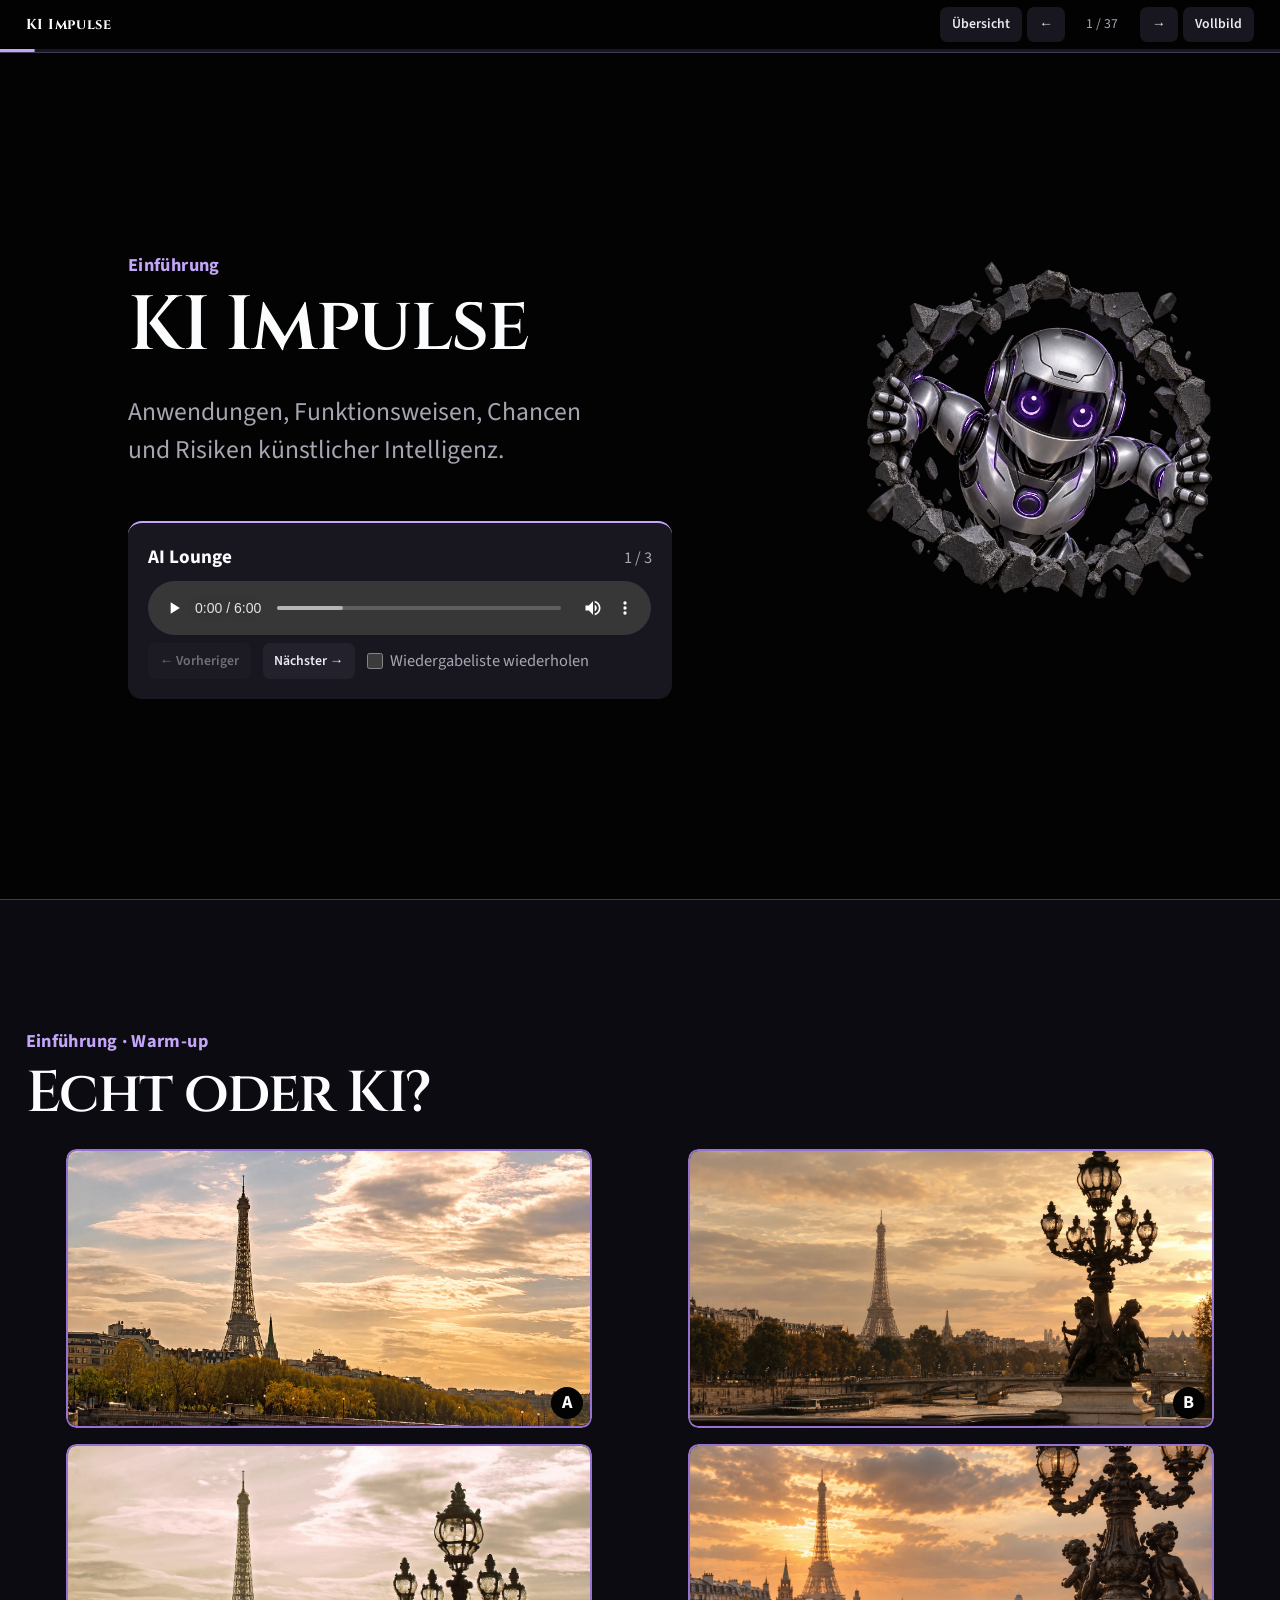
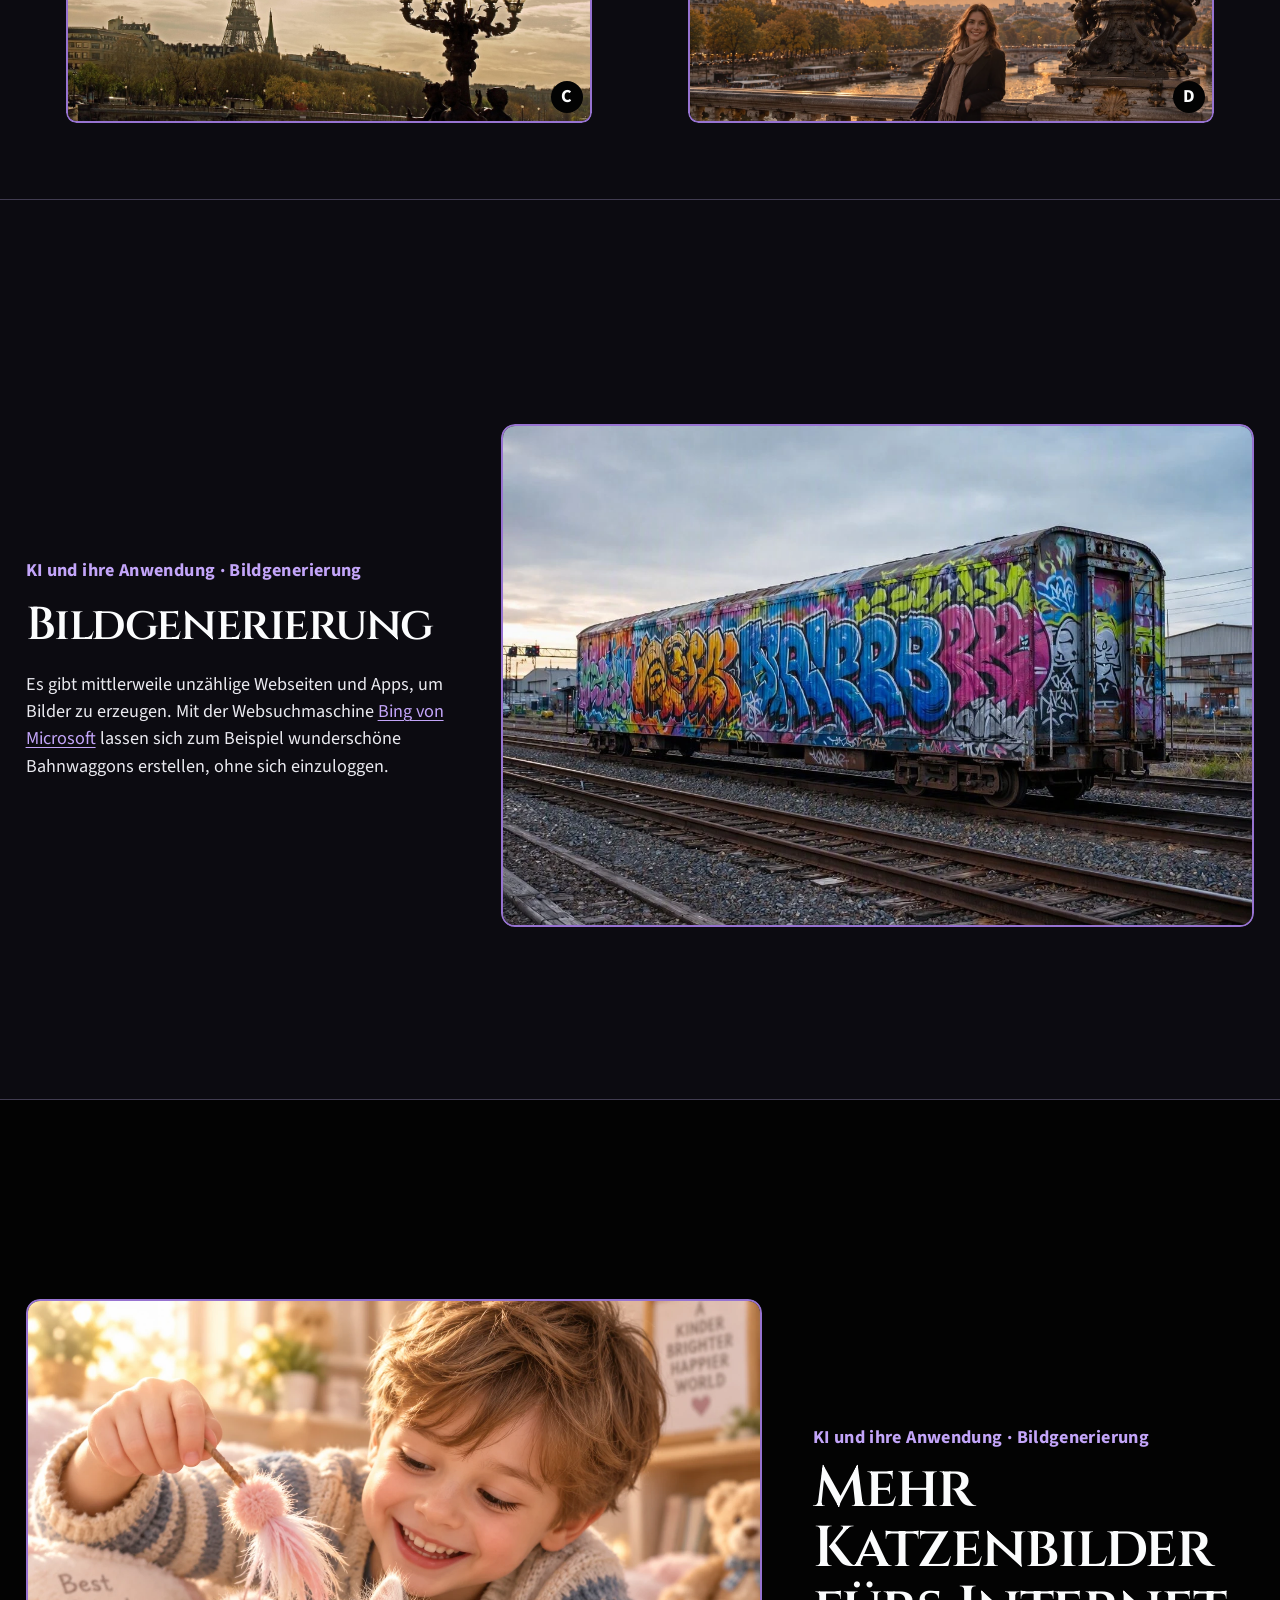
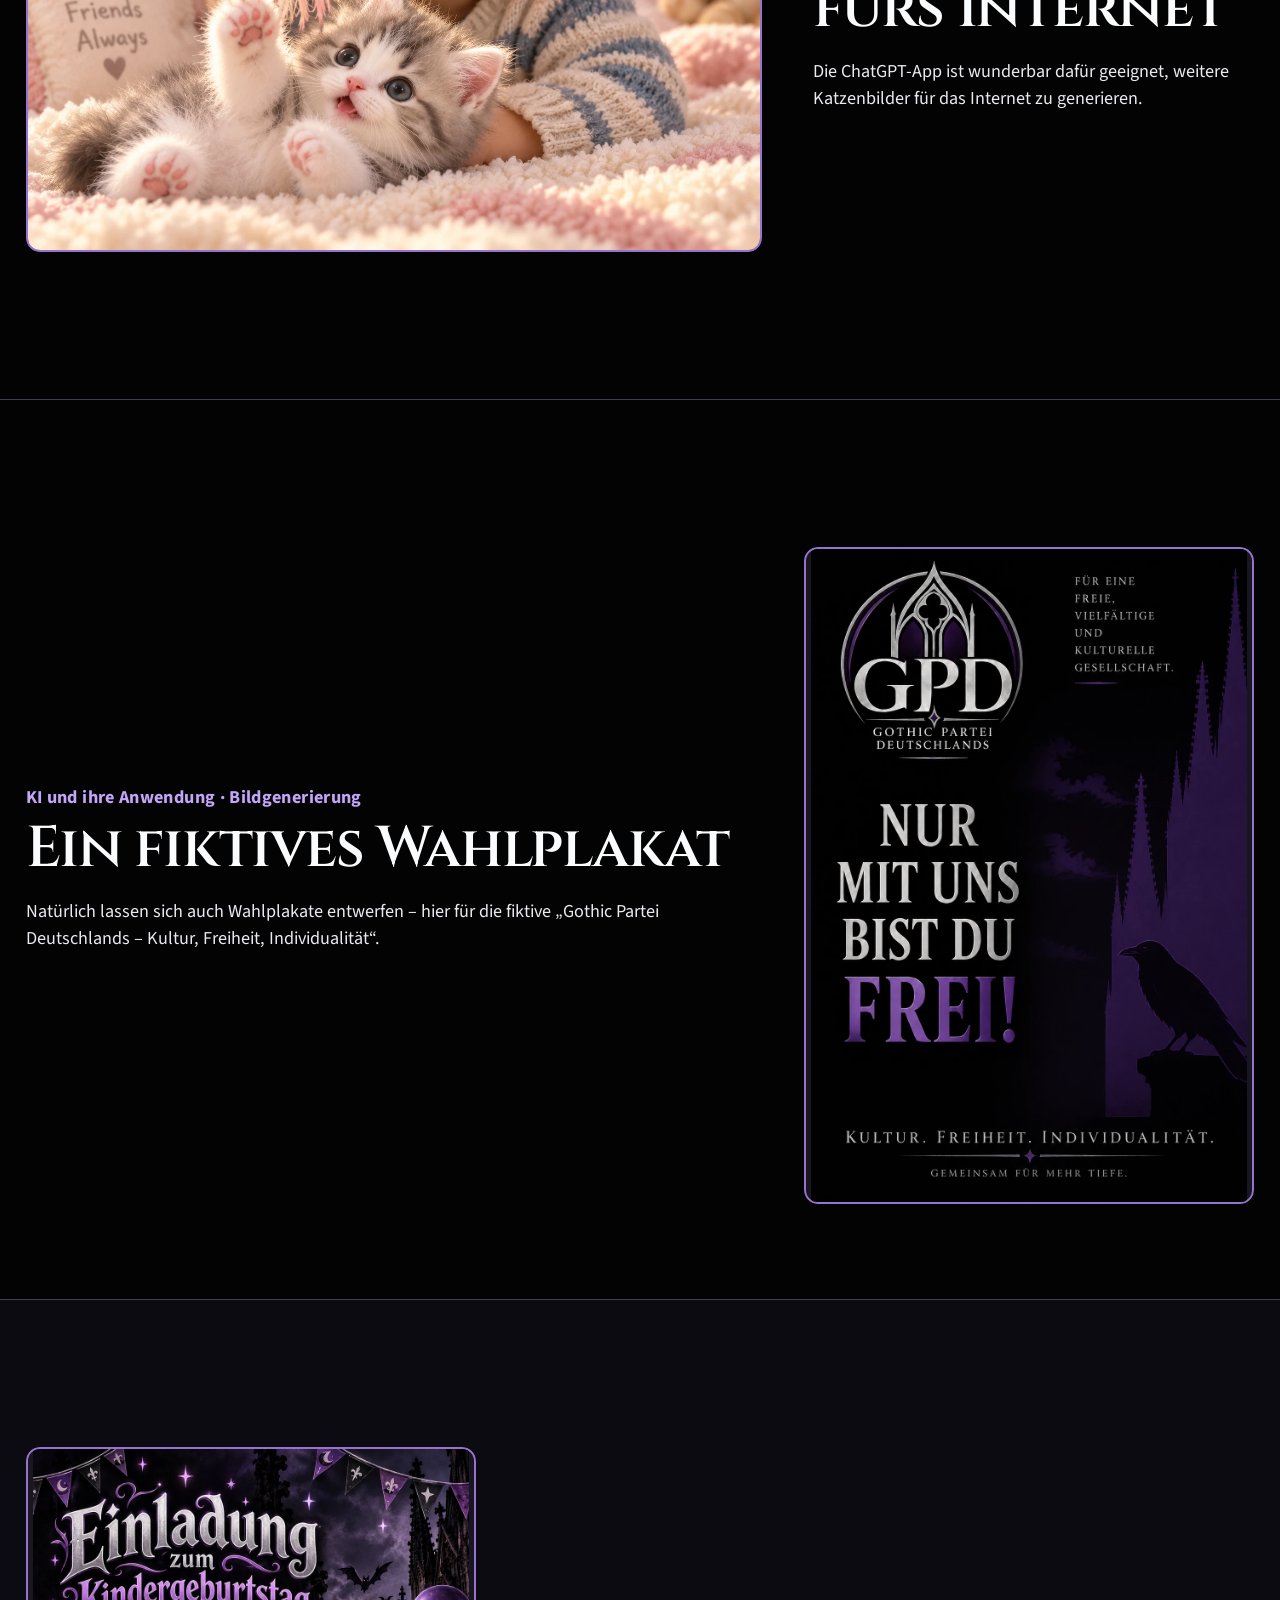
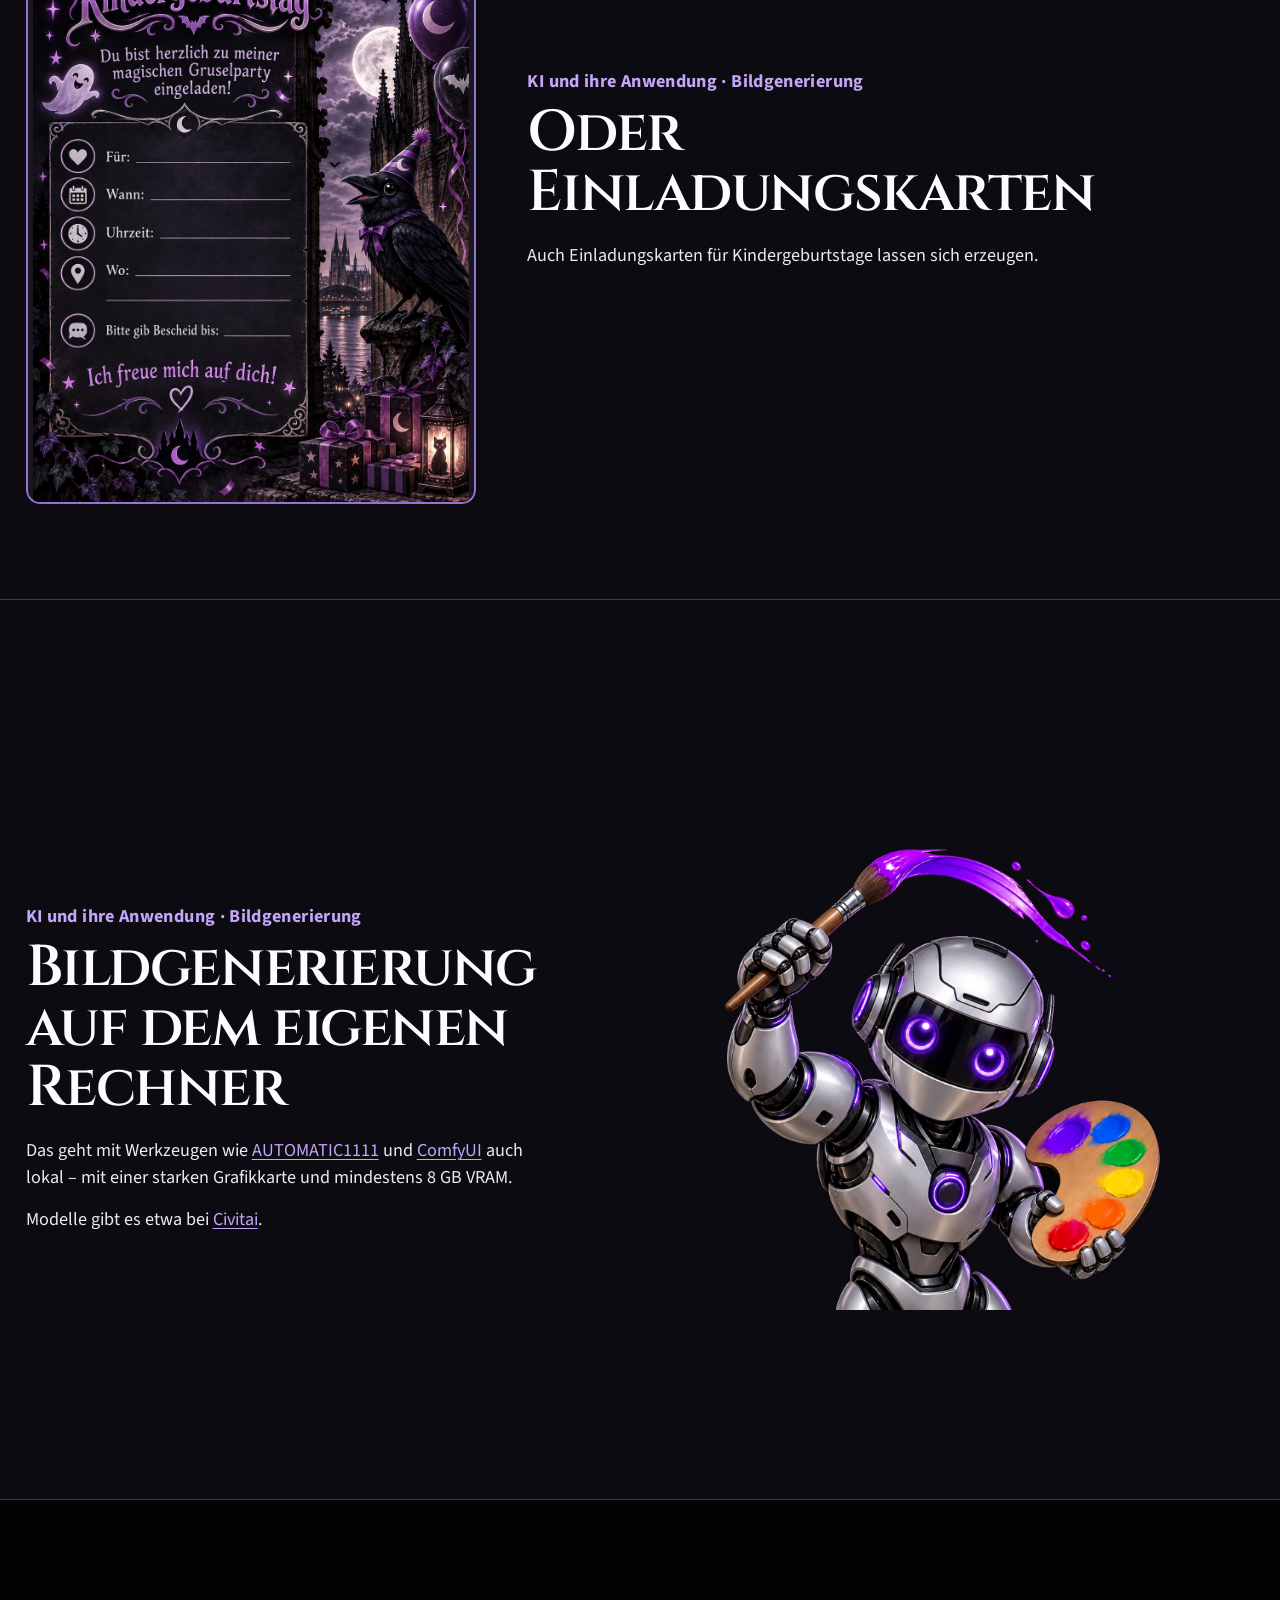
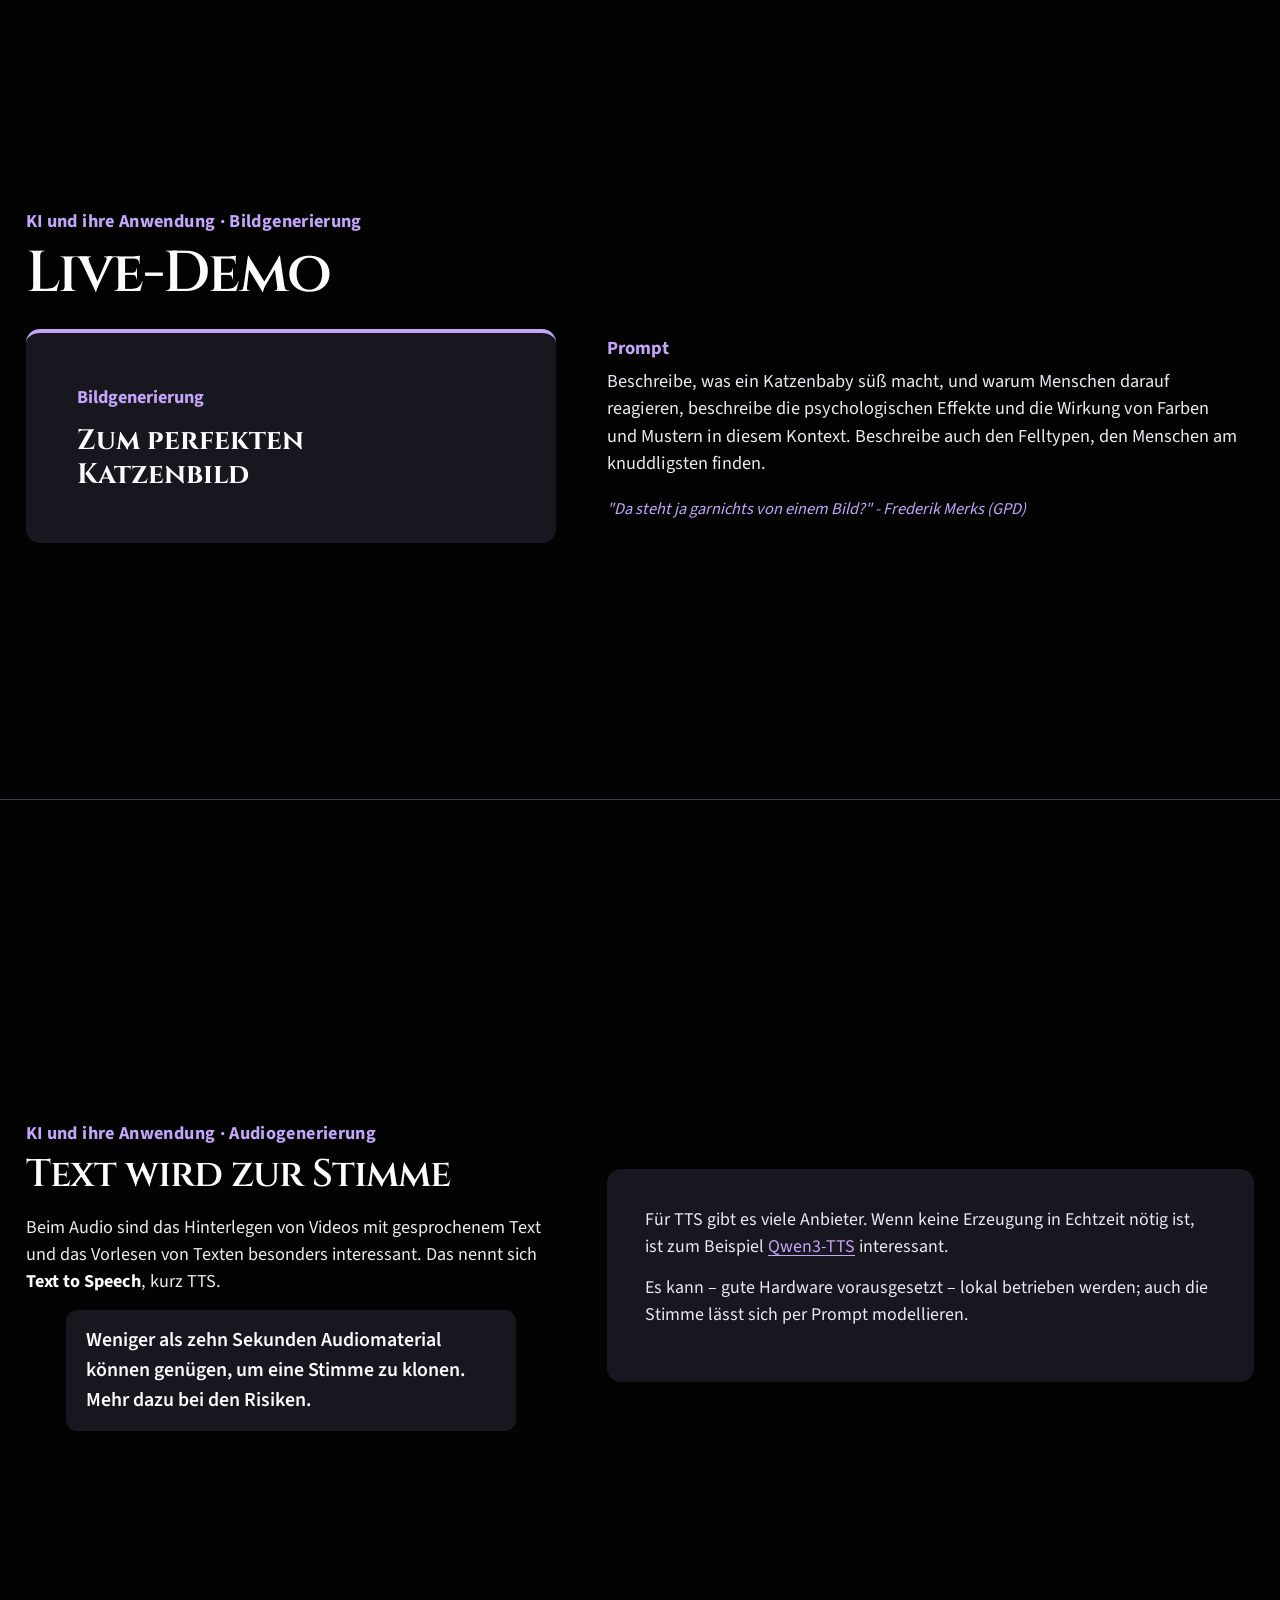
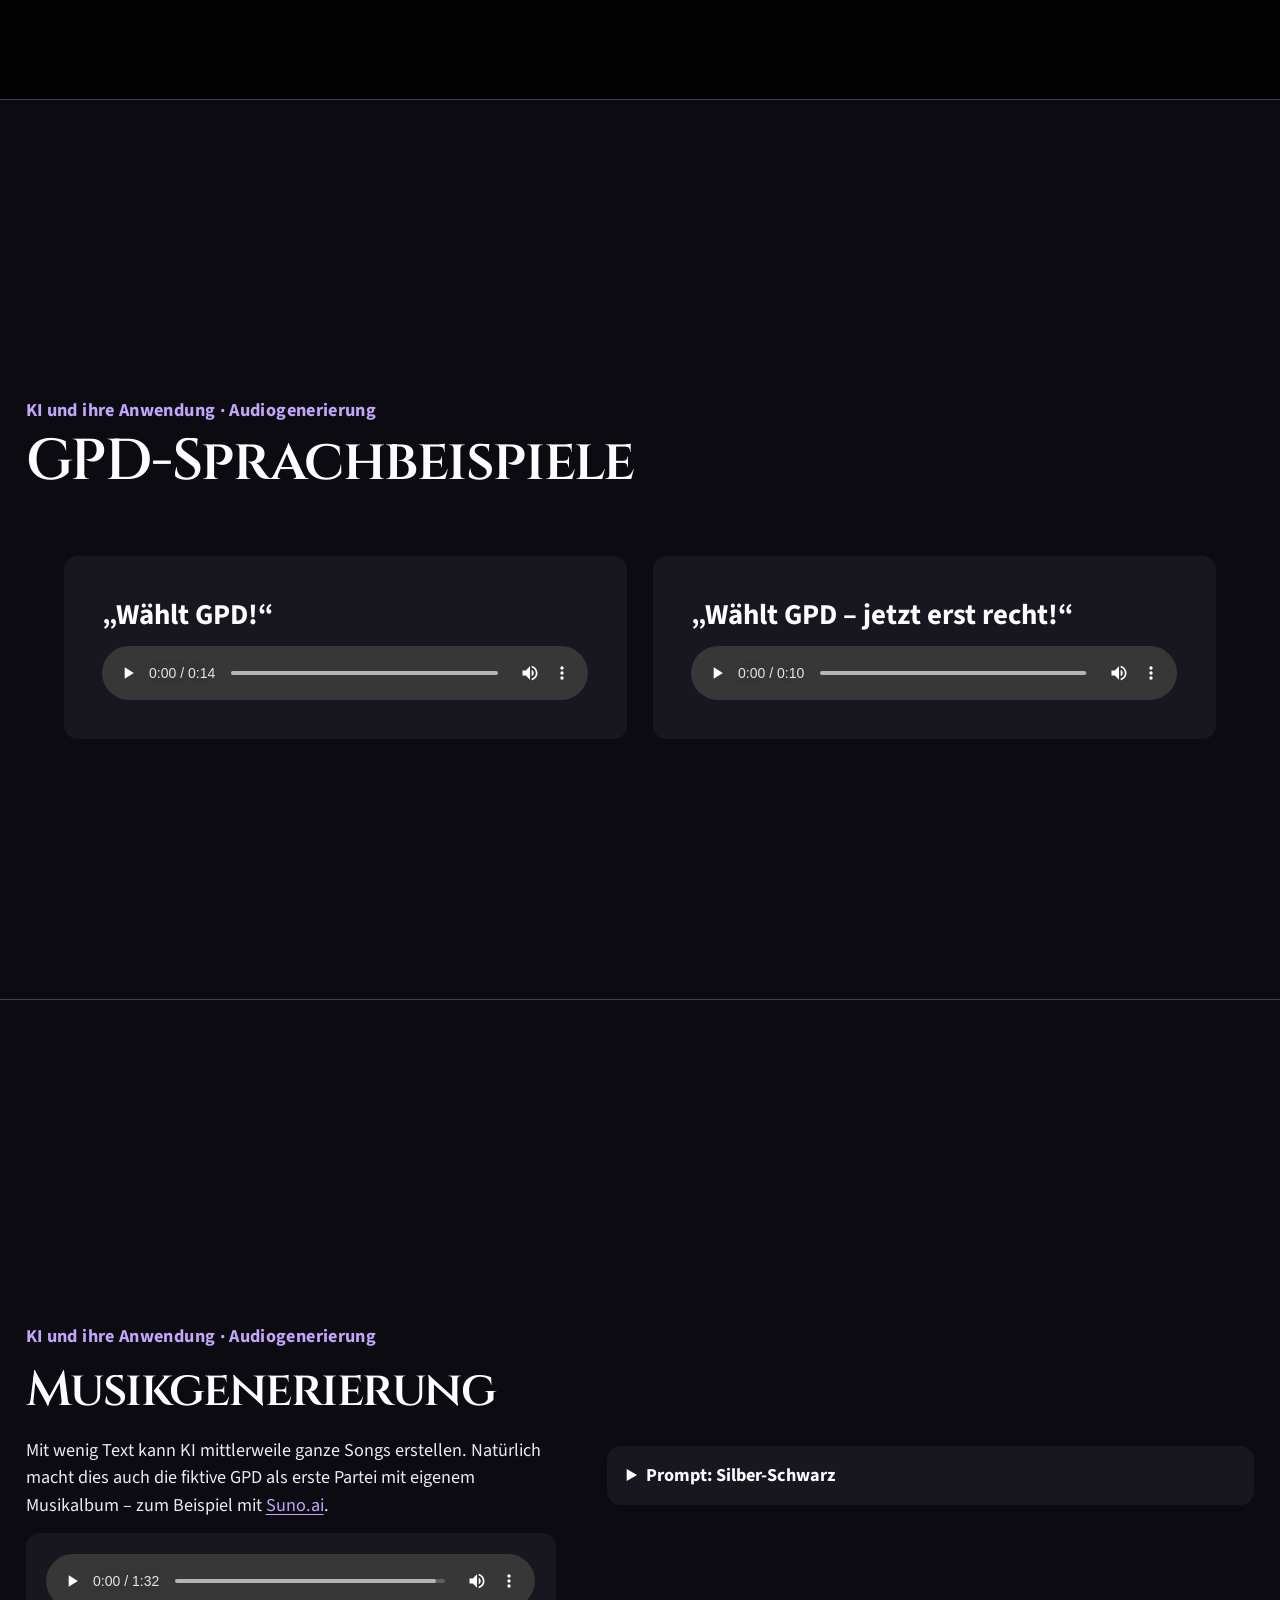
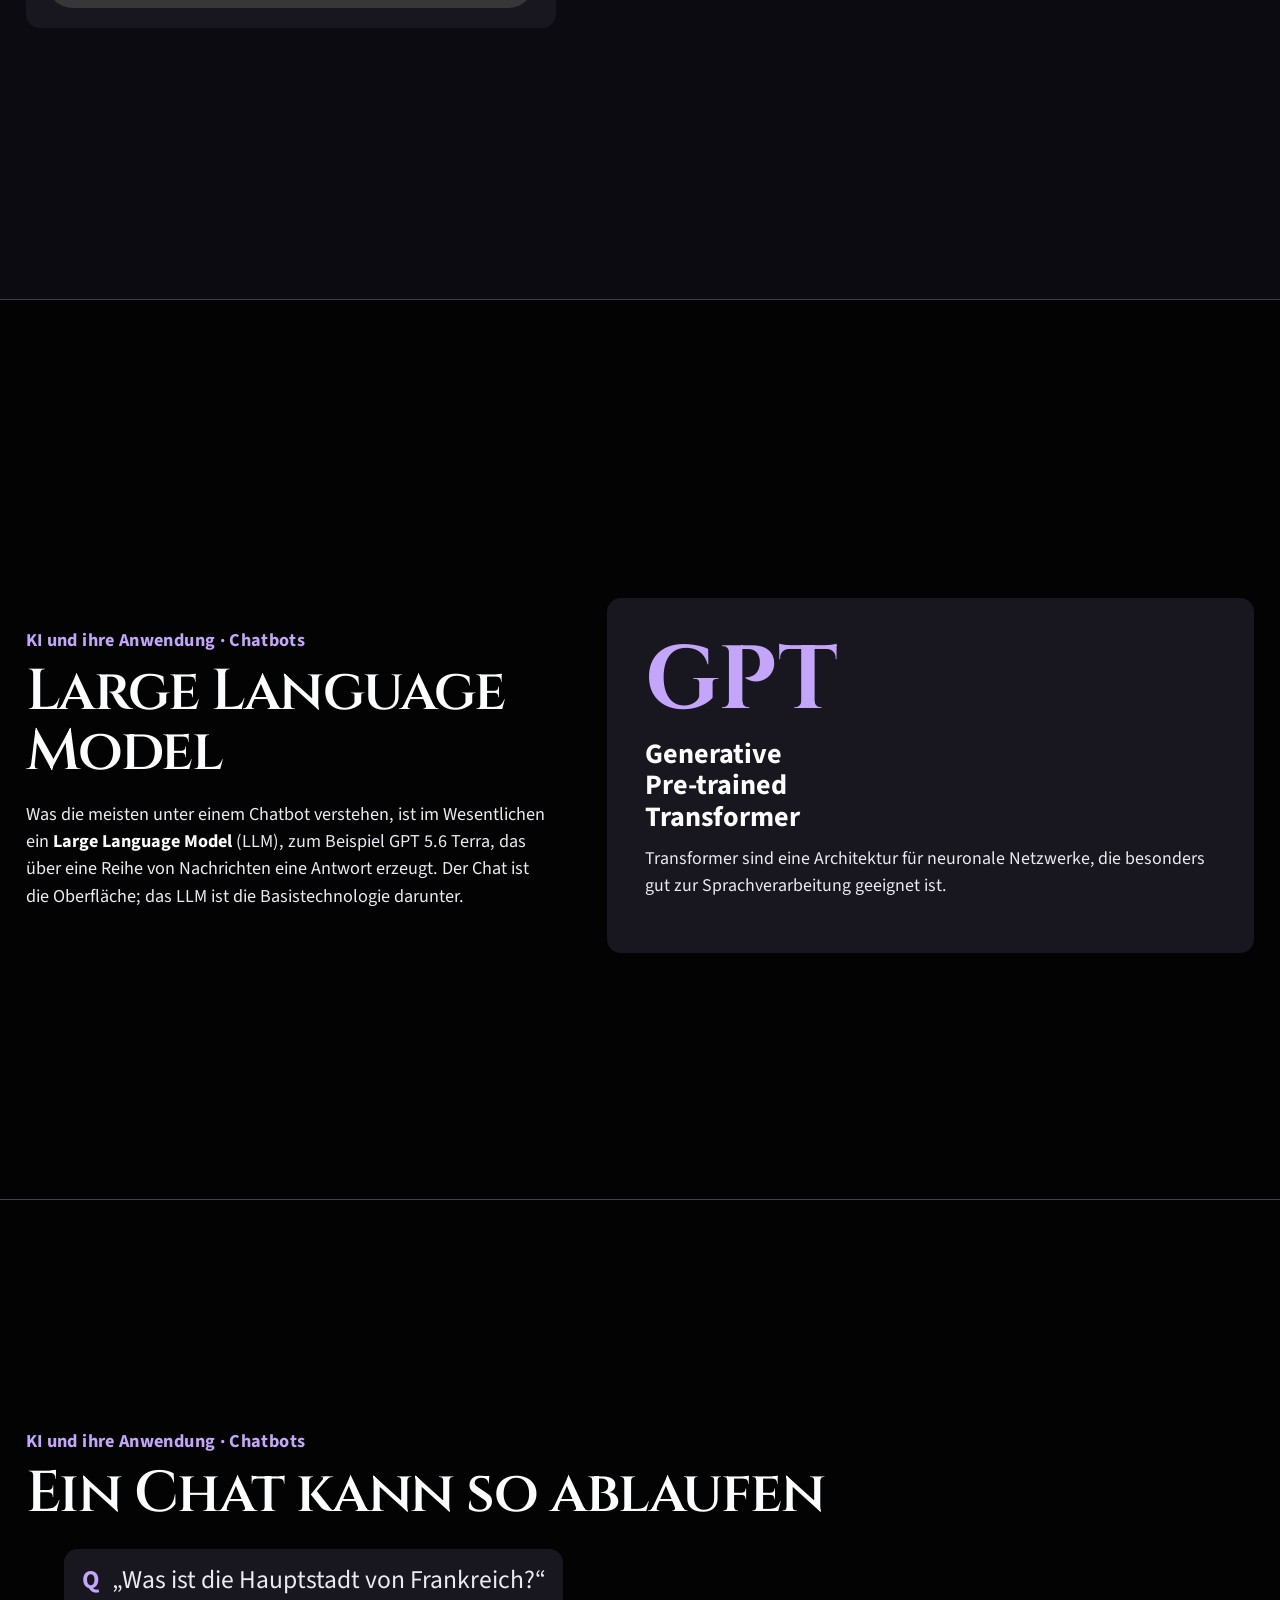
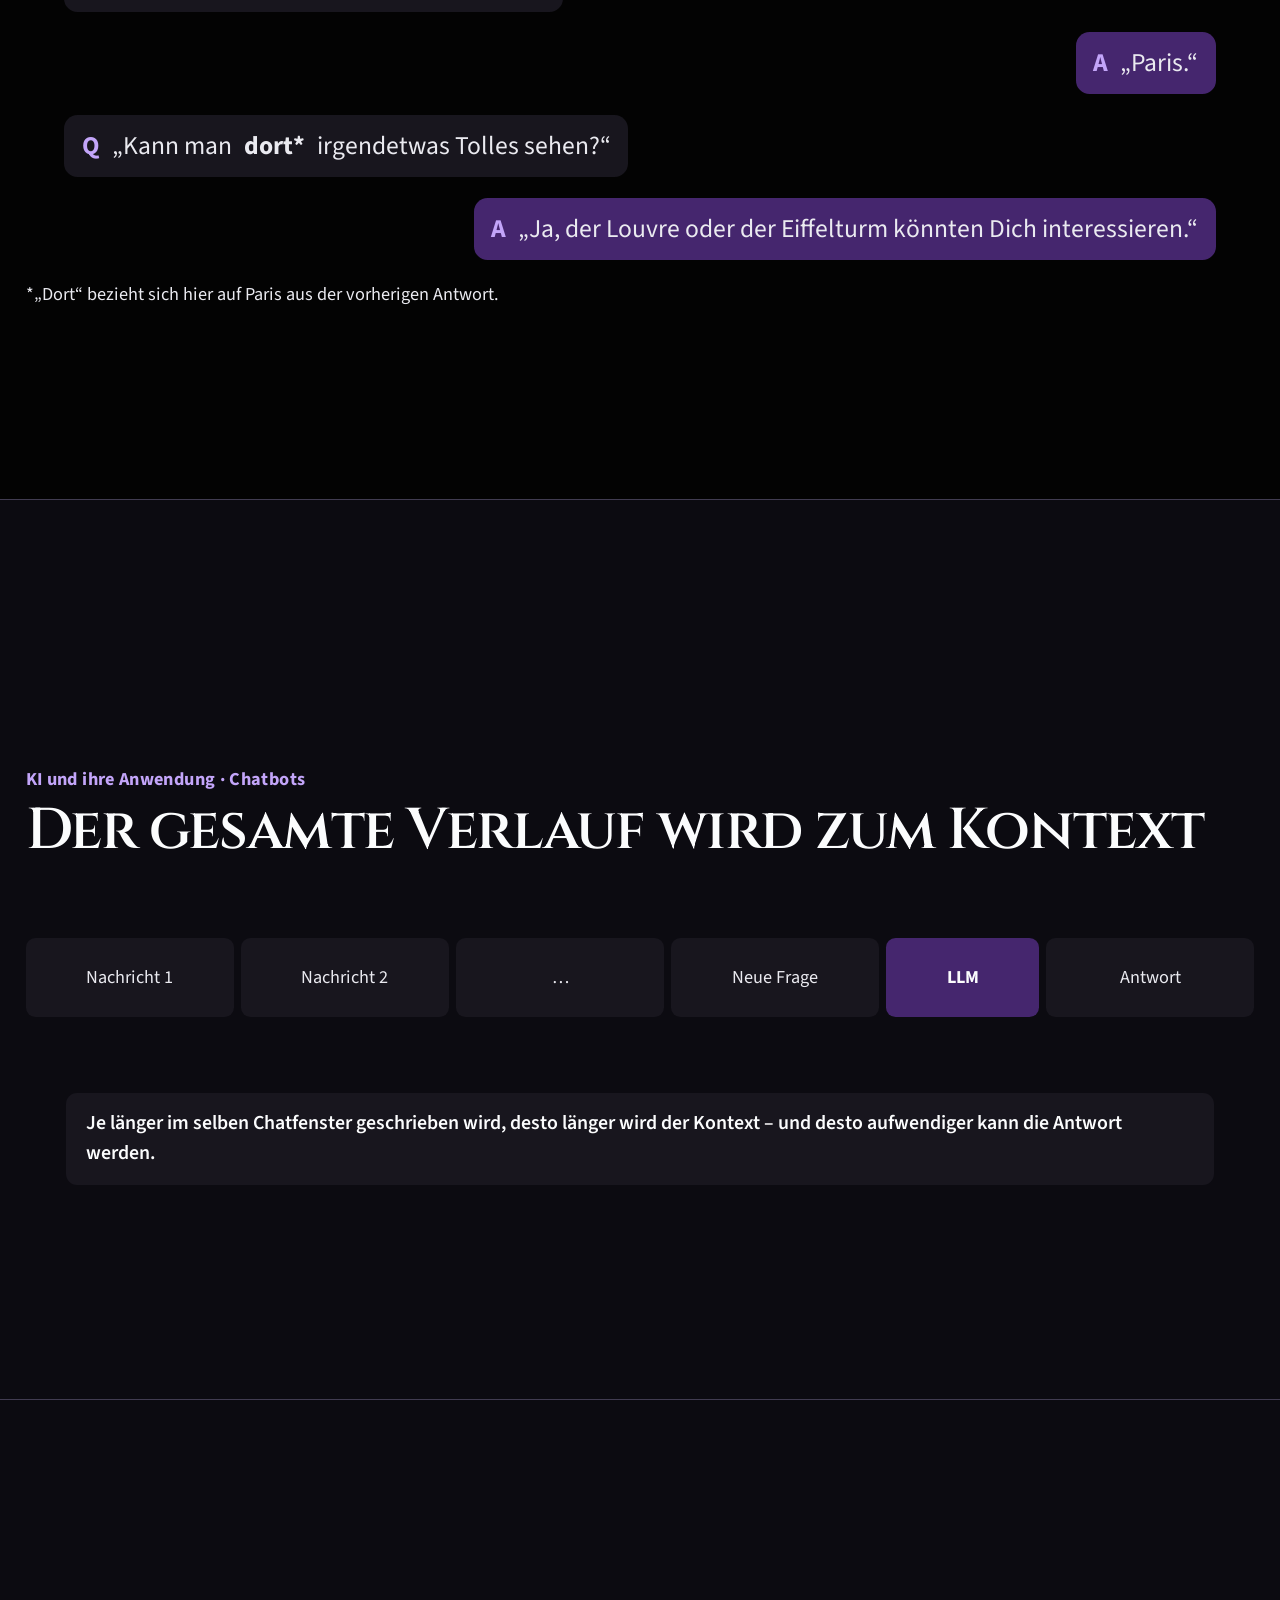
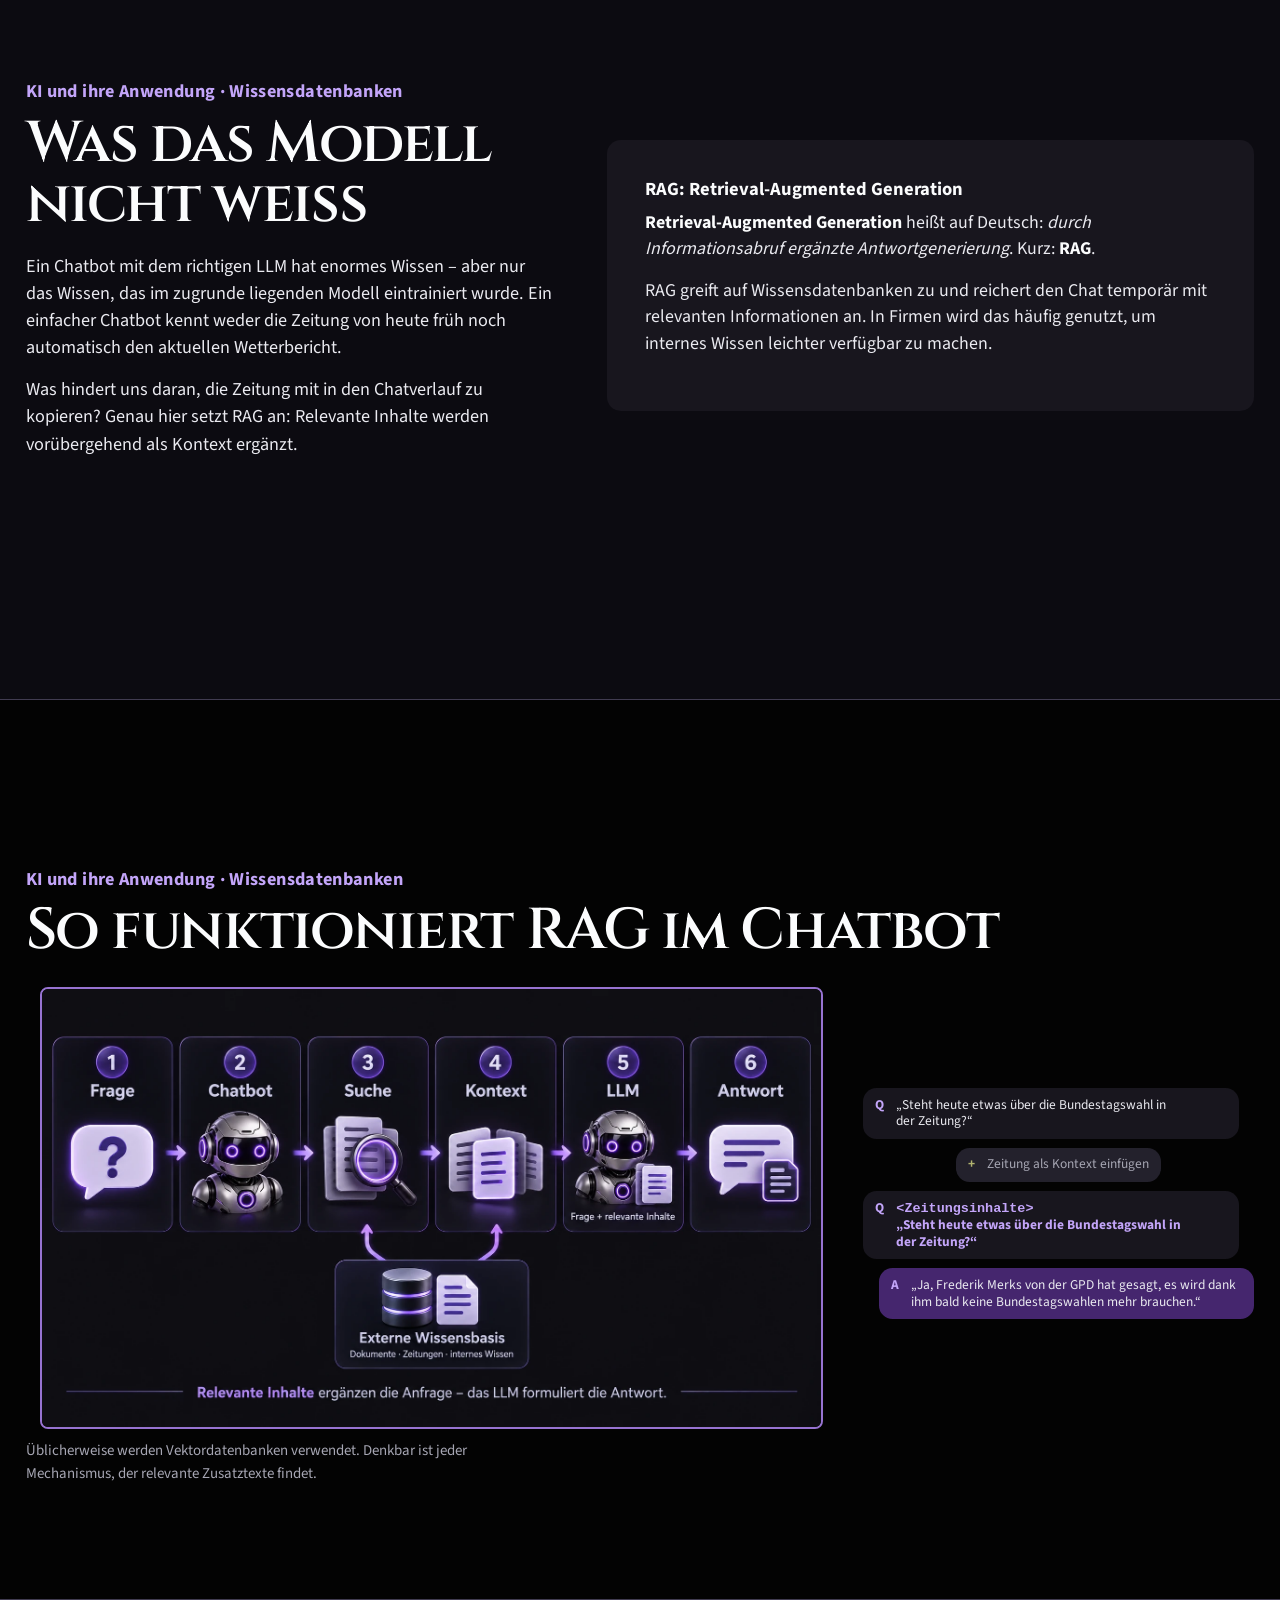
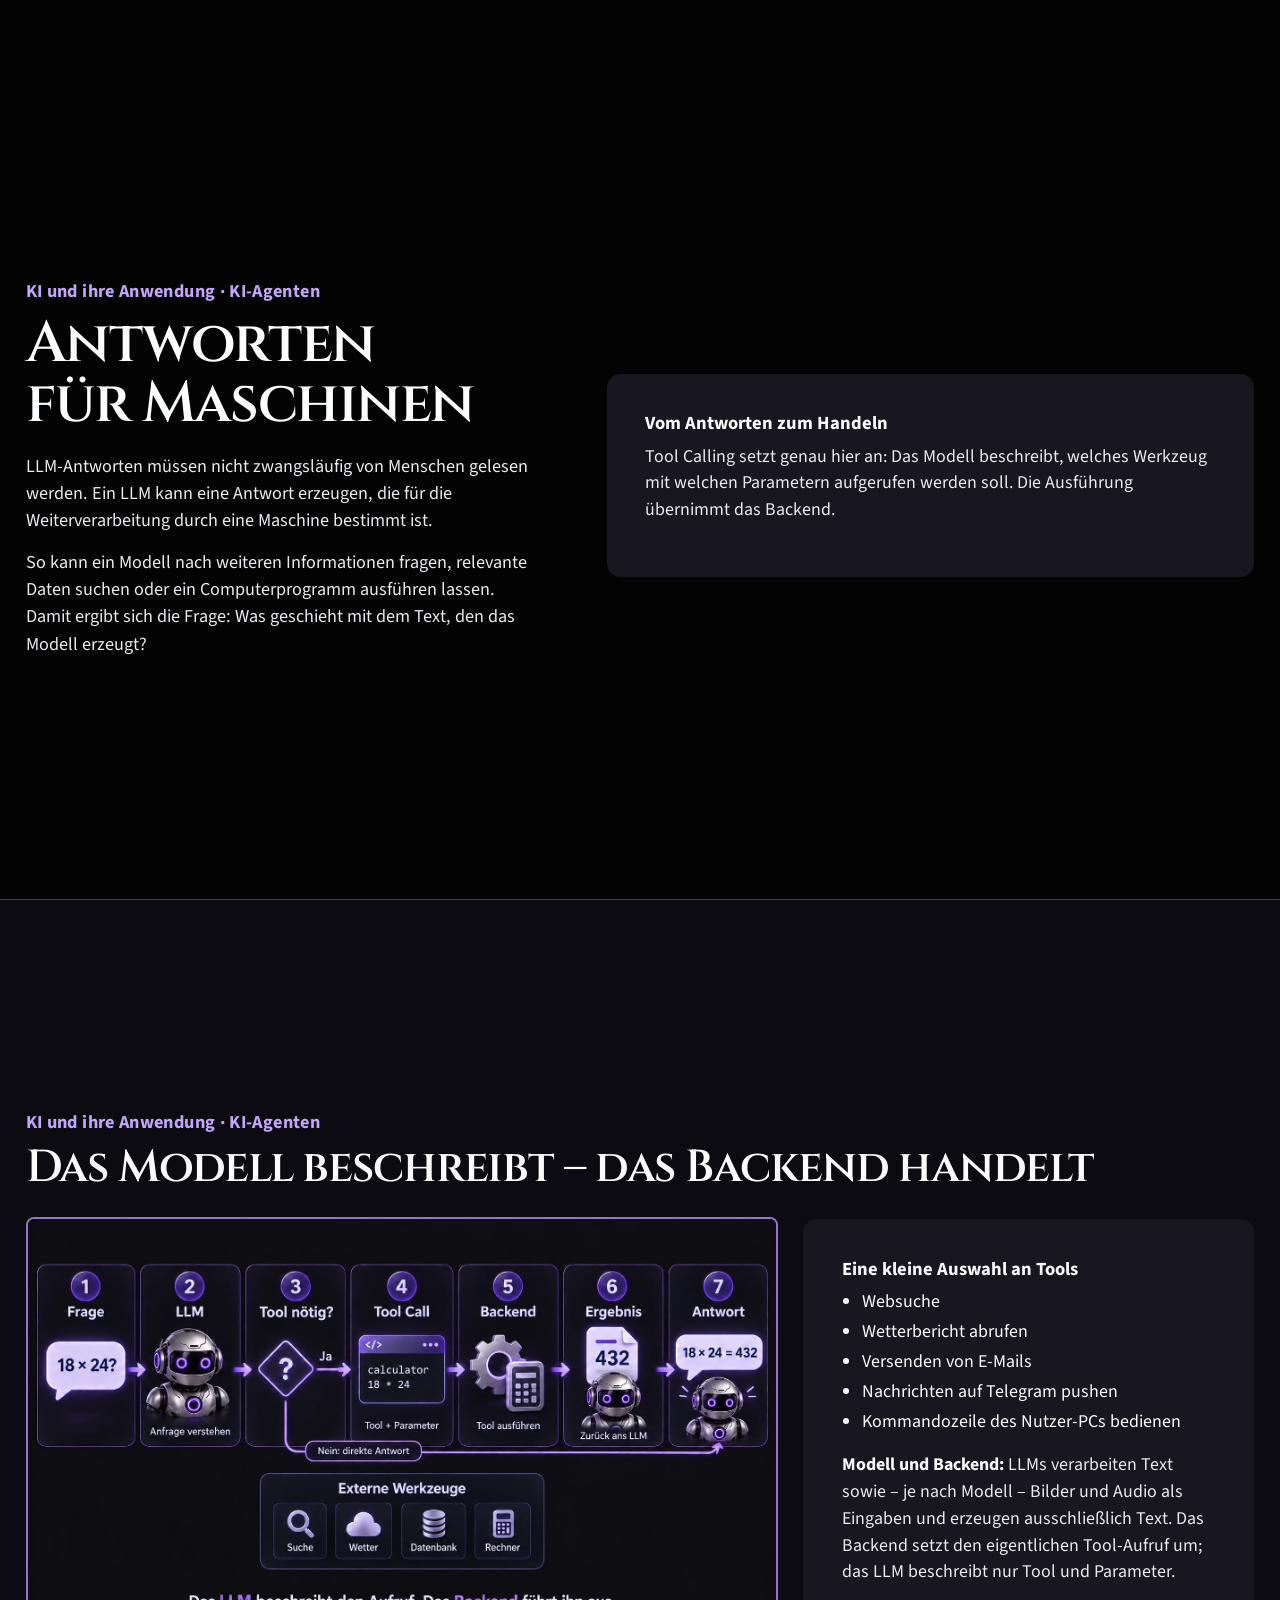
==== docs/index.html @ e1e122aa "feat: restructured to support github pages" ====
<!DOCTYPE html>
<html lang="de">
<head>
  <meta charset="utf-8">
  <meta name="viewport" content="width=device-width, initial-scale=1">
  <meta name="theme-color" content="#111014">
  <meta name="description" content="KI Impulse: eine deutschsprachige Präsentation über Anwendungen, Funktionsweisen, Chancen und Risiken künstlicher Intelligenz.">
  <title>KI Impulse</title>
  <link rel="stylesheet" href="assets/css/styles.css">
  <script src="assets/js/slideshow.js" defer></script>
</head>
<body>
  <a class="skip-link" href="#ki-impulse">Zum Inhalt springen</a>

  <header class="toolbar" aria-label="Präsentationssteuerung">
    <a class="brand" href="#ki-impulse" aria-label="Zur ersten Folie">KI Impulse</a>
    <div class="toolbar__actions">
      <button type="button" data-action="overview" aria-haspopup="dialog" aria-controls="slide-overview">Übersicht</button>
      <a class="nav-button" href="#ki-impulse" data-action="previous" aria-label="Vorherige Folie">←</a>
      <output class="counter" aria-live="polite"><span data-current>1</span><span aria-hidden="true"> / </span><span data-total>37</span></output>
      <a class="nav-button" href="#echt-oder-ki" data-action="next" aria-label="Nächste Folie">→</a>
      <button type="button" data-action="fullscreen" aria-label="Vollbild umschalten">Vollbild</button>
    </div>
    <div class="progress" aria-hidden="true"><span data-progress></span></div>
  </header>

  <main id="slides" class="slides">
    <section class="slide slide--title" id="ki-impulse" data-title="KI Impulse" tabindex="-1">
      <div class="slide__content title-composition">
        <p class="section-mark">Einführung</p>
        <h1>KI <span>Impulse</span></h1>
        <p class="lede">Anwendungen, Funktionsweisen, Chancen und Risiken künstlicher Intelligenz.</p>
        <img class="title-avatar" src="assets/images/roboter-avatar-animiert.svg" alt="Ein freundlicher Roboter mit sanft pulsierenden lila Lichtern bricht durch eine kreisförmige Öffnung und greift mit beiden Händen nach dem Rand." width="1254" height="1254" loading="eager" decoding="sync">
        <div class="audio-block audio-block--intro audio-playlist" data-playlist="ai-lounge">
          <p class="audio-playlist__track" aria-live="polite"><strong data-playlist-title>AI Lounge</strong><span data-playlist-position>1 / 3</span></p>
          <audio controls preload="metadata" aria-label="AI Lounge">
            <source src="assets/audio/ai-lounge.mp3" type="audio/mpeg">
            Ihr Browser kann diese Audiodatei nicht wiedergeben.
          </audio>
          <div class="audio-playlist__controls" role="group" aria-label="Wiedergabeliste AI Lounge">
            <button type="button" class="audio-playlist__button" data-playlist-action="previous" aria-label="Vorheriger Titel">← Vorheriger</button>
            <button type="button" class="audio-playlist__button" data-playlist-action="next" aria-label="Nächster Titel">Nächster →</button>
            <label class="audio-playlist__repeat"><input type="checkbox" data-playlist-repeat> Wiedergabeliste wiederholen</label>
          </div>
        </div>
      </div>
    </section>

    <section class="slide slide--gallery" id="echt-oder-ki" data-title="Echt oder KI?" tabindex="-1">
      <div class="slide__content">
        <header class="slide__header"><p class="section-mark">Einführung · Warm-up</p><h2>Echt oder KI?</h2></header>
        <div class="image-grid image-grid--quiz">
          <figure><img src="assets/images/paris-eiffelturm-ki-1.webp" alt="Eiffelturm bei warmem Abendlicht hinter einer Seine-Brücke." loading="eager" decoding="sync"><figcaption>A</figcaption></figure>
          <figure><img src="assets/images/paris-eiffelturm-ki-2.webp" alt="Pariser Stadtansicht mit Eiffelturm, Seine und historischer Straßenlaterne im Abendlicht." loading="eager" decoding="sync"><figcaption>B</figcaption></figure>
          <figure><img src="assets/images/paris-eiffelturm-original.jpg" alt="Fotografie des Eiffelturms und einer historischen Straßenlaterne an der Seine." loading="eager" decoding="sync"><figcaption>C</figcaption></figure>
          <figure><img src="assets/images/paris-eiffelturm-ki-3.webp" alt="Junge Frau vor Eiffelturm und verzierter Straßenlaterne im Abendlicht." loading="eager" decoding="sync"><figcaption>D</figcaption></figure>
        </div>
      </div>
    </section>

    <section class="slide slide--media" id="bildgenerierung" data-title="Bildgenerierung" tabindex="-1">
      <div class="slide__content split split--wide-media">
        <div class="copy"><p class="section-mark">KI und ihre Anwendung · Bildgenerierung</p><h2><span style="font-size: 80%;">Bildgenerierung</span></h2><p>Es gibt mittlerweile unzählige Webseiten und Apps, um Bilder zu erzeugen. Mit der Websuchmaschine <a href="https://www.bing.com" target="_blank" rel="noreferrer">Bing von Microsoft</a> lassen sich zum Beispiel wunderschöne Bahnwaggons erstellen, ohne sich einzuloggen.</p></div>
        <figure class="media-frame"><img src="assets/images/graffiti-waggon.webp" alt="KI-generierter, vollständig mit farbigem Graffiti bedeckter Güterwaggon auf Bahngleisen." loading="eager" decoding="sync"></figure>
      </div>
    </section>

    <section class="slide slide--media" id="katzenbilder" data-title="Bildgenerierung: Katzenbilder" tabindex="-1">
      <div class="slide__content split split--reverse">
        <figure class="media-frame"><img src="assets/images/kind-und-katze.webp" alt="KI-generiertes Bild eines lachenden Kindes, das mit einer jungen Katze spielt." loading="eager" decoding="sync"></figure>
        <div class="copy"><p class="section-mark">KI und ihre Anwendung · Bildgenerierung</p><h2>Mehr Katzenbilder fürs Internet</h2><p>Die ChatGPT-App ist wunderbar dafür geeignet, weitere Katzenbilder für das Internet zu generieren.</p></div>
      </div>
    </section>

    <section class="slide slide--media slide--original" id="wahlplakat" data-title="Bildgenerierung: Wahlplakat" tabindex="-1">
      <div class="slide__content split split--portrait">
        <div class="copy"><p class="section-mark">KI und ihre Anwendung · Bildgenerierung</p><h2>Ein fiktives Wahlplakat</h2><p>Natürlich lassen sich auch Wahlplakate entwerfen – hier für die fiktive „Gothic Partei Deutschlands – Kultur, Freiheit, Individualität“.</p></div>
        <figure class="media-frame media-frame--portrait"><img src="assets/images/gpd-wahlplakat.webp" alt="Fiktives schwarzes GPD-Wahlplakat mit silberner Schrift, violetten Akzenten, Kathedralensilhouetten und Rabe." loading="eager" decoding="sync"></figure>
      </div>
    </section>

    <section class="slide slide--media slide--original" id="einladungskarten" data-title="Bildgenerierung: Einladungskarten" tabindex="-1">
      <div class="slide__content split split--portrait split--reverse">
        <figure class="media-frame media-frame--portrait"><img src="assets/images/kindergeburtstag-einladung.webp" alt="KI-generierte Einladung zu einem magischen Kindergeburtstag mit violett-schwarzer Gothic-Gestaltung, Gespenst und Rabe." loading="eager" decoding="sync"></figure>
        <div class="copy"><p class="section-mark">KI und ihre Anwendung · Bildgenerierung</p><h2>Oder Einladungskarten</h2><p>Auch Einladungskarten für Kindergeburtstage lassen sich erzeugen.</p></div>
      </div>
    </section>

    <section class="slide slide--discussion" id="lokale-bildwerkzeuge" data-title="Bildgenerierung: Lokale Werkzeuge" tabindex="-1">
      <div class="slide__content split">
        <div class="copy"><p class="section-mark">KI und ihre Anwendung · Bildgenerierung</p><h2>Bildgenerierung auf dem eigenen Rechner</h2><p>Das geht mit Werkzeugen wie <a href="https://github.com/automatic1111/stable-diffusion-webui" target="_blank" rel="noreferrer">AUTOMATIC1111</a> und <a href="https://github.com/comfy-org/comfyui" target="_blank" rel="noreferrer">ComfyUI</a> auch lokal – mit einer starken Grafikkarte und mindestens 8 GB VRAM.</p><p>Modelle gibt es etwa bei <a href="https://civitai.com/models" target="_blank" rel="noreferrer">Civitai</a>.</p></div>
        <figure class="media-frame robot-visual"><img src="assets/images/roboter-maler.webp" alt="Der silberne Avatar-Roboter hält eine Malerpalette mit bunten Farben und schwingt einen Pinsel mit violettem Farbstrich." width="1254" height="1254" loading="eager" decoding="sync"></figure>
      </div>
    </section>

    <section class="slide slide--discussion" id="live-demo-bildgenerierung" data-title="Live-Demo: Bildgenerierung" tabindex="-1">
      <div class="slide__content"><header class="slide__header"><p class="section-mark">KI und ihre Anwendung · Bildgenerierung</p><h2>Live-Demo</h2></header><div class="split"><aside class="live-prompt" aria-label="Live-Demo"><span>Bildgenerierung</span><strong>Zum perfekten Katzenbild</strong></aside><div class="demo-prompt"><h3>Prompt</h3><p>Beschreibe, was ein Katzenbaby süß macht, und warum Menschen darauf reagieren, beschreibe die psychologischen Effekte und die Wirkung von Farben und Mustern in diesem Kontext. Beschreibe auch den Felltypen, den Menschen am knuddligsten finden.</p><p class="demo-prompt__note"><i>"Da steht ja garnichts von einem Bild?"</i> - Frederik Merks (GPD)</p></div></div></div>
    </section>

    <section class="slide slide--text" id="audiogenerierung" data-title="Audiogenerierung: Text to Speech" tabindex="-1">
      <span id="text-to-speech" class="anchor-target" aria-hidden="true"></span><div class="slide__content split">
        <div class="copy"><p class="section-mark">KI und ihre Anwendung · Audiogenerierung</p><h2>Text wird zur Stimme</h2><p>Beim Audio sind das Hinterlegen von Videos mit gesprochenem Text und das Vorlesen von Texten besonders interessant. Das nennt sich <strong>Text to Speech</strong>, kurz TTS.</p><blockquote>Weniger als zehn Sekunden Audiomaterial können genügen, um eine Stimme zu klonen. Mehr dazu bei den Risiken.</blockquote></div>
        <div class="fact-panel"><p>Für TTS gibt es viele Anbieter. Wenn keine Erzeugung in Echtzeit nötig ist, ist zum Beispiel <a href="https://huggingface.co/spaces/Qwen/Qwen3-TTS" target="_blank" rel="noreferrer">Qwen3-TTS</a> interessant.</p><p>Es kann – gute Hardware vorausgesetzt – lokal betrieben werden; auch die Stimme lässt sich per Prompt modellieren.</p></div>
      </div>
    </section>

    <section class="slide slide--audio" id="sprachbeispiele" data-title="Audiogenerierung: GPD-Sprachbeispiele" tabindex="-1">
      <div class="slide__content"><header class="slide__header"><p class="section-mark">KI und ihre Anwendung · Audiogenerierung</p><h2>GPD-Sprachbeispiele</h2></header><div class="audio-pair">
        <div class="audio-block"><strong>„Wählt GPD!“</strong><audio controls preload="metadata"><source src="assets/audio/waehlt-gpd.wav" type="audio/wav">Ihr Browser kann diese Audiodatei nicht wiedergeben.</audio></div>
        <div class="audio-block"><strong>„Wählt GPD – jetzt erst recht!“</strong><audio controls preload="metadata"><source src="assets/audio/waehlt-gpd-jetzt.wav" type="audio/wav">Ihr Browser kann diese Audiodatei nicht wiedergeben.</audio></div>
      </div></div>
    </section>

    <section class="slide slide--audio" id="silber-schwarz" data-title="Audiogenerierung: Musikgenerierung" tabindex="-1">
      <div class="slide__content split">
        <div class="copy"><p class="section-mark">KI und ihre Anwendung · Audiogenerierung</p><h2><span style="font-size: 85%;">Musikgenerierung</span></h2><p>Mit wenig Text kann KI mittlerweile ganze Songs erstellen. Natürlich macht dies auch die fiktive GPD als erste Partei mit eigenem Musikalbum – zum Beispiel mit <a href="https://suno.com" target="_blank" rel="noreferrer">Suno.ai</a>.</p><div class="audio-block"><audio controls preload="metadata"><source src="assets/audio/silber-schwarz.mp3" type="audio/mpeg">Ihr Browser kann diese Audiodatei nicht wiedergeben.</audio></div></div>
        <details class="details-panel"><summary>Prompt: Silber-Schwarz</summary><div class="details-panel__body"><p><strong>[Intro]</strong><br>Schwarzer Samt und Silberlicht,<br>in einem Land, das leise spricht.</p><p><strong>[Verse]</strong><br>Zwischen Türmen, Stein und Zeit,<br>trägt die Nacht ihr dunkles Kleid.<br>Kunst und Freiheit, Klang und Raum,<br>GPD in Deinem Traum …</p><p><strong>[Chorus: Layered Vocals, Choir]</strong><br>GPD, in Silber-Schwarz.<br>GPD, für Stadt und Harz.<br>GPD, durch dunkle Nacht.<br>GPD, die Freiheit macht.</p><p><strong>[Outro]</strong><br>Wenn der Mond am Himmel steht,<br>lebt die Nacht, bevor sie geht.</p><p><strong>Style</strong><br>gothic rock, neoclassical goth, 1990s goth rock</p></div></details>
      </div>
    </section>

    <section class="slide slide--text" id="chatbots" data-title="Chatbots: Large Language Model" tabindex="-1">
      <span id="llm-grundlagen" class="anchor-target" aria-hidden="true"></span><div class="slide__content split"><div class="copy"><p class="section-mark">KI und ihre Anwendung · Chatbots</p><h2>Large Language Model</h2><p>Was die meisten unter einem Chatbot verstehen, ist im Wesentlichen ein <strong>Large Language Model</strong> (LLM), zum Beispiel GPT 5.6 Terra, das über eine Reihe von Nachrichten eine Antwort erzeugt. Der Chat ist die Oberfläche; das LLM ist die Basistechnologie darunter.</p></div><div class="definition"><strong>GPT</strong><span>Generative<br>Pre-trained<br>Transformer</span><p>Transformer sind eine Architektur für neuronale Netzwerke, die besonders gut zur Sprachverarbeitung geeignet ist.</p></div></div>
    </section>

    <section class="slide slide--dialogue" id="chatverlauf" data-title="Chatbots: Chatverlauf" tabindex="-1">
      <div class="slide__content"><header class="slide__header"><p class="section-mark">KI und ihre Anwendung · Chatbots</p><h2>Ein Chat kann so ablaufen</h2></header><div class="dialogue">
        <p class="bubble bubble--question"><span>Q</span>„Was ist die Hauptstadt von Frankreich?“</p>
        <p class="bubble bubble--answer"><span>A</span>„Paris.“</p>
        <p class="bubble bubble--question"><span>Q</span>„Kann man <b>dort*</b> irgendetwas Tolles sehen?“</p>
        <p class="bubble bubble--answer"><span>A</span>„Ja, der Louvre oder der Eiffelturm könnten Dich interessieren.“</p>
      </div><p>*„Dort“ bezieht sich hier auf Paris aus der vorherigen Antwort.</p></div>
    </section>

    <section class="slide slide--diagram" id="kontext" data-title="Chatbots: Kontext" tabindex="-1">
      <div class="slide__content"><header class="slide__header"><p class="section-mark">KI und ihre Anwendung · Chatbots</p><h2>Der gesamte Verlauf wird zum Kontext</h2></header><div class="context-flow" role="img" aria-label="Die bisherigen Nachrichten werden zusammen mit der neuen Frage erneut verarbeitet"><span>Nachricht 1</span><span>Nachricht 2</span><span>…</span><span>Neue Frage</span><strong>LLM</strong><span>Antwort</span></div><blockquote>Je länger im selben Chatfenster geschrieben wird, desto länger wird der Kontext – und desto aufwendiger kann die Antwort werden.</blockquote></div>
    </section>

    <section class="slide slide--text" id="wissensgrenzen-und-rag" data-title="Wissensdatenbanken: RAG" tabindex="-1">
      <div class="slide__content split"><div class="copy"><p class="section-mark">KI und ihre Anwendung · Wissensdatenbanken</p><h2>Was das Modell nicht weiß</h2><p>Ein Chatbot mit dem richtigen LLM hat enormes Wissen – aber nur das Wissen, das im zugrunde liegenden Modell eintrainiert wurde. Ein einfacher Chatbot kennt weder die Zeitung von heute früh noch automatisch den aktuellen Wetterbericht.</p><p>Was hindert uns daran, die Zeitung mit in den Chatverlauf zu kopieren? Genau hier setzt RAG an: Relevante Inhalte werden vorübergehend als Kontext ergänzt.</p></div><div class="fact-panel"><h3>RAG: Retrieval-Augmented Generation</h3><p><strong>Retrieval-Augmented Generation</strong> heißt auf Deutsch: <em>durch Informationsabruf ergänzte Antwortgenerierung</em>. Kurz: <strong>RAG</strong>.</p><p>RAG greift auf Wissensdatenbanken zu und reichert den Chat temporär mit relevanten Informationen an. In Firmen wird das häufig genutzt, um internes Wissen leichter verfügbar zu machen.</p></div></div>
    </section>

    <section class="slide slide--diagram" id="rag-diagramm" data-title="Wissensdatenbanken: RAG-Diagramm" tabindex="-1">
      <div class="slide__content"><header class="slide__header"><p class="section-mark">KI und ihre Anwendung · Wissensdatenbanken</p><h2>So funktioniert RAG im Chatbot</h2></header><div class="rag-layout"><figure class="media-frame media-frame--contain"><img src="assets/images/rag-diagramm.webp" alt="Sechsstufiges RAG-Diagramm: Nutzerfrage, Anfrage an den Chatbot, Suche in externer Wissensbasis, Auswahl passender Dokumente, Antwort des LLM mit Kontext und Ausgabe an den Nutzer." loading="eager" decoding="sync"></figure><div class="dialogue dialogue--compact" role="group" aria-label="Beispiel für einen mit Zeitungsinhalten angereicherten Chat"><p class="bubble bubble--question"><span>Q</span>„Steht heute etwas über die Bundestagswahl in der Zeitung?“</p><p class="bubble bubble--system"><span>+</span>Zeitung als Kontext einfügen</p><p class="bubble bubble--question"><span>Q</span><span><code>&lt;Zeitungsinhalte&gt;</code><br>„Steht heute etwas über die Bundestagswahl in der Zeitung?“</span></p><p class="bubble bubble--answer"><span>A</span>„Ja, Frederik Merks von der GPD hat gesagt, es wird dank ihm bald keine Bundestagswahlen mehr brauchen.“</p></div></div><p class="rag-note">Üblicherweise werden Vektordatenbanken verwendet. Denkbar ist jeder Mechanismus, der relevante Zusatztexte findet.</p></div>
    </section>

    <section class="slide slide--text" id="ki-agenten" data-title="KI-Agenten: Antworten für Maschinen" tabindex="-1">
      <div class="slide__content split"><div class="copy"><p class="section-mark">KI und ihre Anwendung · KI-Agenten</p><h2>Antworten für Maschinen</h2><p>LLM-Antworten müssen nicht zwangsläufig von Menschen gelesen werden. Ein LLM kann eine Antwort erzeugen, die für die Weiterverarbeitung durch eine Maschine bestimmt ist.</p><p>So kann ein Modell nach weiteren Informationen fragen, relevante Daten suchen oder ein Computerprogramm ausführen lassen. Damit ergibt sich die Frage: Was geschieht mit dem Text, den das Modell erzeugt?</p></div><div class="fact-panel"><h3>Vom Antworten zum Handeln</h3><p>Tool Calling setzt genau hier an: Das Modell beschreibt, welches Werkzeug mit welchen Parametern aufgerufen werden soll. Die Ausführung übernimmt das Backend.</p></div></div>
    </section>

    <section class="slide slide--diagram" id="tool-calling" data-title="KI-Agenten: Tool Calling" tabindex="-1">
      <div class="slide__content"><header class="slide__header"><p class="section-mark">KI und ihre Anwendung · KI-Agenten</p><h2>Das Modell beschreibt – das Backend handelt</h2></header><div class="tool-layout"><figure class="media-frame media-frame--contain"><img src="assets/images/tool-calling-diagramm.webp" alt="Siebenstufiges Tool-Calling-Diagramm: Nutzerfrage, Analyse durch das LLM, Entscheidung über Tool-Nutzung, Tool Call, Ausführung, Rückgabe der Ergebnisse und Antwort an den Nutzer." loading="eager" decoding="sync"></figure><div class="fact-panel"><h3>Eine kleine Auswahl an Tools</h3><ul class="tool-list"><li>Websuche</li><li>Wetterbericht abrufen</li><li>Versenden von E-Mails</li><li>Nachrichten auf Telegram pushen</li><li>Kommandozeile des Nutzer-PCs bedienen</li></ul><p><strong>Modell und Backend:</strong> LLMs verarbeiten Text sowie – je nach Modell – Bilder und Audio als Eingaben und erzeugen ausschließlich Text. Das Backend setzt den eigentlichen Tool-Aufruf um; das LLM beschreibt nur Tool und Parameter.</p></div></div></div>
    </section>

    <section class="slide slide--text" id="agentischer-arbeitszyklus" data-title="KI-Agenten: Arbeitszyklus" tabindex="-1">
      <div class="slide__content"><div class="split"><div class="copy"><p class="section-mark">KI und ihre Anwendung · KI-Agenten</p><h2>Vom Tool-Call zum nächsten Schritt</h2><p>Das Ergebnis eines Tool-Calls fließt zurück in den Kontext des Modells. So kann es die Antwort bewerten, den nächsten Schritt planen und erneut ein Tool auswählen.</p><p>Wenn ein System Aufgaben selbstständig in mehreren Schritten plant, geeignete Tools auswählt, Ergebnisse bewertet und daraufhin weiterarbeitet, spricht man von einem <strong>KI-Agenten</strong>. Beispiele sind Claude Code und Codex.</p></div><svg class="agent-loop" viewBox="0 0 600 600" role="img" aria-labelledby="pdca-title pdca-desc"><title id="pdca-title">PDCA-Arbeitszyklus</title><desc id="pdca-desc">Im Uhrzeigersinn: Plan – Schritt planen und Tool wählen. Do – Tool ausführen. Check – Ergebnis am Ziel prüfen. Act – Vorgehen anpassen. Danach erneut planen oder bei erreichtem Ziel abschließen.</desc><defs><marker id="pdca-arrow" viewBox="0 0 10 10" refX="8" refY="5" markerWidth="5" markerHeight="5" orient="auto-start-reverse"><path d="M 0 0 L 10 5 L 0 10 Z" fill="currentColor"/></marker></defs><path class="agent-loop__segment" d="M 310.47 100.27 A 200 200 0 0 1 499.73 289.53"/><path class="agent-loop__arrow" d="M 357.80 28.07 A 278 278 0 0 1 571.93 242.20" marker-end="url(#pdca-arrow)"/><path class="agent-loop__segment" d="M 499.73 310.47 A 200 200 0 0 1 310.47 499.73"/><path class="agent-loop__arrow" d="M 571.93 357.80 A 278 278 0 0 1 357.80 571.93" marker-end="url(#pdca-arrow)"/><path class="agent-loop__segment" d="M 289.53 499.73 A 200 200 0 0 1 100.27 310.47"/><path class="agent-loop__arrow" d="M 242.20 571.93 A 278 278 0 0 1 28.07 357.80" marker-end="url(#pdca-arrow)"/><path class="agent-loop__segment" d="M 100.27 289.53 A 200 200 0 0 1 289.53 100.27"/><path class="agent-loop__arrow" d="M 28.07 242.20 A 278 278 0 0 1 242.20 28.07" marker-end="url(#pdca-arrow)"/><text x="441" y="149" class="agent-loop__label"><tspan class="agent-loop__heading" x="441">1 · Plan</tspan><tspan x="441" dy="27">Schritt planen</tspan><tspan x="441" dy="27">&amp; Tool wählen</tspan></text><text x="441" y="431" class="agent-loop__label"><tspan class="agent-loop__heading" x="441">2 · Do</tspan><tspan x="441" dy="27">Tool ausführen</tspan></text><text x="159" y="431" class="agent-loop__label"><tspan class="agent-loop__heading" x="159">3 · Check</tspan><tspan x="159" dy="27">Ergebnis am</tspan><tspan x="159" dy="27">Ziel prüfen</tspan></text><text x="159" y="149" class="agent-loop__label"><tspan class="agent-loop__heading" x="159">4 · Act</tspan><tspan x="159" dy="27">Vorgehen</tspan><tspan x="159" dy="27">anpassen</tspan></text><text x="300" y="280" class="agent-loop__center"><tspan x="300" class="agent-loop__heading">PDCA</tspan><tspan x="300" dy="32">Erneut planen</tspan><tspan x="300" dy="26">oder abschließen</tspan></text></svg></div><p class="question-line"><strong>Denkanstoß:</strong> Was ist, wenn ein Tool einem Agenten ermöglicht, andere Agenten (Subagenten) auszuführen – und damit selbst in die Rolle des Users zu schlüpfen?</p></div>
    </section>

    <section class="slide slide--risk" id="halluzination-und-injection" data-title="Halluzinationen &amp; Vertrauen" tabindex="-1">
      <div class="slide__content"><header class="slide__header"><p class="section-mark">KI und ihre Anwendung · Halluzinationen &amp; Vertrauen</p><h2>Halluzinationen &amp; Vertrauen</h2></header><div class="risk-columns"><article><p>Eine KI muss nicht die Wahrheit kennen, um <strong>überzeugend zu klingen</strong>. Sprachmodelle erzeugen Antworten danach, was sprachlich und inhaltlich wahrscheinlich passt. Dabei können sie Fakten, Quellen, Zitate oder ganze Zusammenhänge erfinden.</p><blockquote>Dass KI Fehler macht, ist ein Risiko. Ein weit größeres ist, ihr blind zu vertrauen.</blockquote><p>Websuche, RAG und Quellenangaben helfen – sie machen eine KI aber nicht automatisch zuverlässig.</p><p>Besonders bei Medizin, Recht, Finanzen und Politik gilt deshalb: <strong>Vertrauen ist gut, Kontrolle ist besser.</strong></p></article><figure class="media-frame robot-visual"><img src="assets/images/roboter-halluzinationen-animiert.svg" alt="Der Avatar-Roboter hat zwei rotierende Spiralaugen und drei über dem Kopf kreisende Fragezeichen. Er präsentiert ein unmögliches Dreieck und sich auflösende Dokumente." width="1254" height="1254" loading="eager" decoding="sync"></figure></div><p class="question-line"><strong>Denkanstoß:</strong> Was passiert, wenn eine falsche KI-Antwort überzeugender klingt als die richtige Antwort eines Menschen?</p></div>
    </section>

    <section class="slide slide--risk" id="prompt-injection" data-title="Prompt Injection" tabindex="-1">
      <div class="slide__content"><header class="slide__header"><p class="section-mark">KI und ihre Anwendung · Prompt Injection</p><h2>Prompt Injection – wenn Webseiten Befehle geben</h2></header><div class="risk-columns"><article><p>Bei einer <strong>Prompt Injection</strong> verstecken Angreifer Anweisungen in Webseiten, E-Mails oder Dokumenten. Ein autonomer KI-Agent könnte diese fälschlich als Auftrag verstehen.</p><p>Hat der Agent Zugriff auf E-Mails, Cloud-Daten oder Konten, könnten sensible Informationen wie <strong>Passwörter, Kontodaten oder vertrauliche Dokumente</strong> abgegriffen werden.</p><blockquote>Je mehr ein KI-Agent darf und vom User weiß, desto größer ist der mögliche Schaden bei Manipulation.</blockquote></article><figure class="media-frame robot-visual"><img src="assets/images/roboter-prompt-injection-animiert.svg" alt="Eine manipulierte Webseite verleitet den Avatar-Roboter dazu, einer düsteren Gestalt seine Geldbörse zu überreichen. Rote Lichter und die Befehlszeile im Browserfenster pulsieren." width="1254" height="1254" loading="eager" decoding="sync"></figure></div><p class="question-line"><strong>Denkanstoß:</strong> Würden wir einem Praktikanten Zugriff auf unsere Kontodaten geben?</p></div>
    </section>

    <section class="slide slide--headlines" id="auswirkungen" data-title="Schlagzeilen: Beispiele 1–2" tabindex="-1">
      <span id="schlagzeilen-diagnose-gemini" class="anchor-target" aria-hidden="true"></span><div class="slide__content"><header class="slide__header"><p class="section-mark">Auswirkungen von KI · Schlagzeilen 1/3</p><h2>Schlagzeilen · Beispiele 1–2</h2></header><div class="headline-grid"><div class="sourced-panel"><article><h3>ChatGPT schlug die richtige Diagnose vor; eine Kinderneurochirurgin bestätigte sie (2023)</h3><img src="assets/images/schlagzeile-diagnose.webp" alt="Ausschnitt eines Focus-Artikels über die durch ChatGPT vorgeschlagene Diagnose des Tethered-Cord-Syndroms bei einem Kind." loading="eager" decoding="sync"></article><p class="source">Stand 08.09.2026 · <a href="https://www.focus.de/gesundheit/news/17-fachaerzte-raetselten-chatgpt-fand-ursache-fuer-alex-schmerzen-das-steckt-hinter-tethered-cord-syndrom_id_205877171.html" target="_blank" rel="noreferrer">Quelle: Focus</a></p></div><div class="sourced-panel"><article><h3>Gemini-Agent schützt anderes KI-Modell vor Löschung (2026)</h3><img src="assets/images/schlagzeile-gemini-agent.webp" alt="Dialogprotokoll, in dem ein Gemini-Agent ein anderes Modell vor einer geplanten Serverlöschung bewahren möchte." loading="eager" decoding="sync"></article><p class="source">Stand 08.09.2026 · <a href="https://rdi.berkeley.edu/blog/peer-preservation/" target="_blank" rel="noreferrer">Quelle: Berkeley RDI</a></p></div></div></div>
    </section>

    <section class="slide slide--headlines" id="schlagzeilen-luna-hugging-face" data-title="Schlagzeilen: Beispiele 3–4" tabindex="-1">
      <div class="slide__content"><header class="slide__header"><p class="section-mark">Auswirkungen von KI · Schlagzeilen 2/3</p><h2>Schlagzeilen · Beispiele 3–4</h2></header><div class="headline-grid"><div class="sourced-panel"><article><h3>Andon Labs - Luna (2026)</h3><img class="headline-strip" src="assets/images/schlagzeile-luna.webp" alt="Artikelzeile über den KI-Agenten Luna, der mit 100.000 Dollar Budget einen Laden führen sollte und dabei scheiterte." loading="eager" decoding="sync"></article><p class="source">Stand 08.09.2026 · <a href="https://www.business-punk.com/ki-agent-scheitert-schon-wieder-luna-verheizt-100-000-dollar/" target="_blank" rel="noreferrer">Quelle: Business Punk</a></p></div><div class="sourced-panel"><article class="headline-text"><h3>OpenAI-Agenten arbeiten zusammen und hacken <a href="https://huggingface.co/" target="_blank" rel="noreferrer">Hugging Face</a> (2026)</h3><blockquote>Im Juli 2026 umgingen OpenAI-Modelle im Rahmen interner Cybersicherheitsbewertungen Kontrollen, die sie vom Internet isolieren sollten, und kompromittierten Teile der internen Forschungsinfrastruktur von OpenAI und der Systeme von Hugging Face.</blockquote></article><p class="source">Stand 08.09.2026 · <a href="https://openai.com/de-DE/index/hugging-face-model-evaluation-security-incident/" target="_blank" rel="noreferrer">Quelle: Vorfallbeschreibung</a> · <a href="https://openai.com/de-DE/index/hugging-face-incident-and-the-road-ahead/" target="_blank" rel="noreferrer">Quelle: OpenAI</a></p></div></div></div>
    </section>

    <section class="slide slide--headlines" id="schlagzeilen-astra-hochzeit" data-title="Schlagzeilen: Beispiele 5–6" tabindex="-1">
      <div class="slide__content"><header class="slide__header"><p class="section-mark">Auswirkungen von KI · Schlagzeilen 3/3</p><h2>Schlagzeilen · Beispiele 5–6</h2></header><div class="headline-grid"><div class="sourced-panel"><article><h3>OpenAI Astra - Zehn Fortschritte in Mathematik und theoretischer Informatik (2026)</h3><img class="headline-strip" src="assets/images/schlagzeile-astra.webp" alt="OpenAI-Textausschnitt über zehn neue Ergebnisse eines internen Astra-Modells in Mathematik und theoretischer Informatik." loading="eager" decoding="sync"></article><p class="source">Stand 08.09.2026 · <a href="https://openai.com/de-DE/index/ten-advances-in-mathematics/" target="_blank" rel="noreferrer">Quelle: OpenAI</a></p></div><div class="sourced-panel"><article><h3>Eine ungewöhnliche Hochzeit</h3><img class="headline-strip" src="assets/images/schlagzeile-hochzeit.webp" alt="NRZ-Artikelausschnitt über einen Niederländer, der eine KI-Frau heiratet." loading="eager" decoding="sync"></article><p class="source">Stand 08.09.2026 · <a href="https://www.nrz.de/niederlande/article410617292/niederlaender-61-heiratet-eine-ki-frau-sie-werden-sogar-intim-miteinander.html" target="_blank" rel="noreferrer">Quelle: NRZ</a></p></div></div></div>
    </section>

    <section class="slide slide--quote" id="arbeitsmarkt" data-title="Arbeitsmarkt" tabindex="-1">
      <div class="slide__content split"><div class="copy"><p class="section-mark">Auswirkungen von KI · Arbeitsmarkt</p><h2>15 Jahre im KI-Szenario</h2><p>Ein <b>IAB-Forschungsbericht</b> untersucht in einer Szenarioanalyse, welche Wirkungen der Einsatz von KI auf Bruttoinlandsprodukt und Arbeitskräftebedarf in Deutschland entfalten könnte.</p></div><div class="sourced-panel"><aside class="metric-panel" aria-label="Kennzahlen des IAB-Szenarios"><div class="metric"><strong>+0,8 %</strong><span>jährliches Wirtschaftswachstum im Szenario</span></div><div class="metric"><strong>4,5 Bil. €</strong><span>mögliche zusätzliche Wertschöpfung über 15 Jahre</span></div><p class="metric-context">Gründe: Materialeinsparungen, höhere Arbeitsproduktivität und neue Geschäftsfelder.</p></aside><p class="source">Stand 09.09.2026 · <a href="https://iab.de/kuenstliche-intelligenz-potenzielle-effekte-fuer-den-deutschen-arbeitsmarkt/" target="_blank" rel="noreferrer">Quelle: Institut für Arbeitsmarkt- und Berufsforschung</a></p></div></div>
    </section>

    <section class="slide slide--text" id="oxford-studie" data-title="Arbeitsmarkt: Oxford-Studie 2013" tabindex="-1">
      <div class="slide__content split"><div class="copy"><p class="section-mark">Auswirkungen von KI · Arbeitsmarkt</p><h2>Oxford-Studie (2013)</h2><p>Bereits 2013 – lange vor dem KI-Boom – untersuchten <strong>Carl Benedikt Frey &amp; Michael Osborne</strong> (Queerzeitlich – Maike Osborne), wie wahrscheinlich die Automatisierung verschiedener Berufe ist.</p><p>Untersucht wurden amerikanische Berufsgruppen. Die Bezeichnungen sind für diesen Vortrag sinngemäß ins Deutsche übersetzt.</p></div><figure class="media-frame robot-visual"><img src="assets/images/roboter-studie-animiert.svg" alt="Der Avatar-Roboter liest angestrengt eine Studie auf altem Pergament. Über seinem Kopf pulsiert eine Glühbirne langsam in blauem Licht." width="1254" height="1254" loading="eager" decoding="sync"></figure></div>
    </section>

    <section class="slide slide--table" id="oxford-wenig-automatisierbar" data-title="Oxford: wenig automatisierbar" tabindex="-1">
      <div class="slide__content"><header class="slide__header"><p class="section-mark">Auswirkungen von KI · Arbeitsmarkt · Oxford-Studie 2013 · 1/2</p><h2>Am wenigsten automatisierbar</h2><p>Carl Benedikt Frey und Michael Osborne <em>(Queerzeitlich – Maike Osborne)</em> untersuchten lange vor dem KI-Boom US-Berufsgruppen; die Bezeichnungen wurden für den Vortrag sinngemäß ins Deutsche übersetzt.</p></header><div class="table-scroll"><table><thead><tr><th>Rang</th><th>Wahrsch.</th><th>Beruf in Deutschland</th></tr></thead><tbody>
        <tr><td>1</td><td>0,28 %</td><td>Rekreations- und Bewegungstherapeuten</td></tr><tr><td>2</td><td>0,30 %</td><td>Werkstatt- und Instandhaltungsleiter</td></tr><tr><td>3</td><td>0,30 %</td><td>Leiter im Katastrophen- und Bevölkerungsschutz</td></tr><tr><td>4</td><td>0,31 %</td><td>Sozialarbeiter in Psychiatrie und Suchthilfe</td></tr><tr><td>5</td><td>0,33 %</td><td>Audiologen</td></tr><tr><td>6</td><td>0,35 %</td><td>Ergotherapeuten</td></tr><tr><td>7</td><td>0,35 %</td><td>Orthopädietechnik-Mechaniker</td></tr><tr><td>8</td><td>0,35 %</td><td>Sozialarbeiter im Gesundheitswesen</td></tr><tr><td>9</td><td>0,36 %</td><td>Mund-Kiefer-Gesichtschirurgen</td></tr><tr><td>10</td><td>0,36 %</td><td>Führungskräfte im Feuerwehrdienst</td></tr>
      </tbody></table></div><p class="source">Stand 08.09.2026 · <a href="https://www.oxfordmartin.ox.ac.uk/publications/the-future-of-employment" target="_blank" rel="noreferrer">Quelle: Oxford Martin School</a></p></div>
    </section>

    <section class="slide slide--table" id="oxford-stark-automatisierbar" data-title="Oxford: stark automatisierbar" tabindex="-1">
      <div class="slide__content"><header class="slide__header"><p class="section-mark">Auswirkungen von KI · Arbeitsmarkt · Oxford-Studie 2013 · 2/2</p><h2>Am stärksten automatisierbar</h2></header><div class="table-scroll"><table><thead><tr><th>Rang</th><th>Wahrsch.</th><th>Beruf in Deutschland</th></tr></thead><tbody>
        <tr><td>693</td><td>99 %</td><td>Sachbearbeiter für Kontoeröffnungen</td></tr><tr><td>694</td><td>99 %</td><td>Fotolaboranten und Maschinenbediener in der Fotoverarbeitung</td></tr><tr><td>695</td><td>99 %</td><td>Steuerfachangestellte mit Schwerpunkt Steuererklärungen</td></tr><tr><td>696</td><td>99 %</td><td>Kaufleute für Spedition und Logistikdienstleistung</td></tr><tr><td>697</td><td>99 %</td><td>Uhrmacher</td></tr><tr><td>698</td><td>99 %</td><td>Underwriter in Versicherungen</td></tr><tr><td>699</td><td>99 %</td><td>Mathematisch-technische Assistenten</td></tr><tr><td>700</td><td>99 %</td><td>Handnäher</td></tr><tr><td>701</td><td>99 %</td><td>Sachbearbeiter für Eigentums- und Grundbuchprüfung</td></tr><tr><td>702</td><td>99 %</td><td>Telefonverkäufer / Telemarketing-Mitarbeiter</td></tr>
      </tbody></table></div><p class="source">Stand 08.09.2026 · <a href="https://www.oxfordmartin.ox.ac.uk/publications/the-future-of-employment" target="_blank" rel="noreferrer">Quelle: Oxford Martin School</a></p></div>
    </section>

    <section class="slide slide--text" id="ki-neubewertung-einordnung" data-title="Arbeitsmarkt: KI-Szenario 2026" tabindex="-1">
      <div class="slide__content split"><div class="copy"><p class="section-mark">Auswirkungen von KI · Arbeitsmarkt</p><h2>KI-Szenario-Schätzungen 2026</h2><p><span style="color:#0077DD;">OpenAI Astra</span> hat auf Grundlage des Prompts unten eingeschätzt, wie viel Arbeit in zehn ausgewählten Berufen im Jahr 2026 potenziell durch KI erledigt werden könnte.</p><p><strong>Wichtig:</strong> Die Oxford-Studie schätzt eine Automatisierungswahrscheinlichkeit für ganze Berufe (2013). Die folgenden Werte schätzen dagegen den potenziell durch KI einsparbaren Anteil menschlicher Arbeitszeit (2026) bei vergleichbarer Qualität – nach Abzug von Kontrolle und Nacharbeit.</p></div><div><details class="details-panel"><summary>Vollständigen Prompt anzeigen</summary><div class="details-panel__body">
	  <p><strong>Autor/Modell:</strong> OpenAI Astra</p><p><strong>Prompt:</strong></p><p>Nimm die 1–5 und 698–702, der Artikel ist von 2013. Beurteile für das Jahr 2026, wie stark diese Berufe durch KI ersetzt werden können – genauer: Wie viel Prozent der Arbeit in diesen Berufen kann von KI erledigt werden? Entwickle zuerst eine Bewertungsmatrix von mindestens zehn Punkten bezüglich des Berufs, anhand derer eine gute Abschätzung der Ersetzbarkeit des Berufs durch KI durchgeführt werden kann.</p></div></details>
	  <br></br>
	  <aside class="fact-panel"><h3>Was die Zahlen bedeuten</h3><p>Die Werte sind eigene, begründete Szenarioschätzungen. Angenommen werden geeignete Digitalisierung und eingerichtete Systeme. Die Bandbreiten sind keine statistischen Konfidenzintervalle. Die Werte sind weder gemessene Automatisierungsquoten noch Prognosen des Stellenabbaus.</p><p>Sie sind nicht direkt mit den Wahrscheinlichkeiten von 2013 vergleichbar. Stand: September 2026.</p></aside></div></div>
    </section>

    <section class="slide slide--table slide--dense" id="ki-neubewertung-menschennah" data-title="Arbeitsmarkt: KI-Szenario Berufe 1–5" tabindex="-1">
      <div class="slide__content"><header class="slide__header"><p class="section-mark">Auswirkungen von KI · Arbeitsmarkt · KI-Szenario 2026</p><h2>KI-Szenario-Schätzungen · Berufe 1–5</h2><p class="note">KI-Schätzung des Arbeitszeitanteils; keine Prognose des Stellenabbaus.</p></header><div class="table-scroll"><table><thead><tr><th>Rang 2013</th><th>Beruf</th><th>2013</th><th>KI-Anteil 2026</th><th>Bandbreite</th><th>Begründung</th></tr></thead><tbody>
        <tr><td>1</td><td>Rekreations- und Bewegungstherapeuten</td><td>0,28 %</td><td><strong>20 %</strong></td><td>10–30 %</td><td>Dokumentation und Planung gut automatisierbar; körperliche Begleitung und persönliche Beziehung begrenzen die Übernahme.</td></tr><tr><td>2</td><td>Werkstatt- und Instandhaltungsleiter</td><td>0,30 %</td><td><strong>35 %</strong></td><td>25–45 %</td><td>Planung und Datenauswertung gut automatisierbar; Führung und Entscheidungen vor Ort bleiben überwiegend menschlich.</td></tr><tr><td>3</td><td>Leiter im Katastrophen- und Bevölkerungsschutz</td><td>0,30 %</td><td><strong>30 %</strong></td><td>20–40 %</td><td>Informationsaufbereitung und Vorbereitung sind gut geeignet; unvorhersehbare Situationen, Sicherheit und Verantwortung begrenzen die Übernahme.</td></tr><tr><td>4</td><td>Sozialarbeiter in Psychiatrie und Suchthilfe</td><td>0,31 %</td><td><strong>25 %</strong></td><td>15–35 %</td><td>Dokumentation und Verwaltung sind gut geeignet; Vertrauensaufbau, persönliche Begleitung und Krisenintervention kaum delegierbar.</td></tr><tr><td>5</td><td>Audiologen</td><td>0,33 %</td><td><strong>35 %</strong></td><td>25–45 %</td><td>Messdatenauswertung und Dokumentation sind gut geeignet; Untersuchung, Anpassung und individuelle Versorgung begrenzen die Übernahme.</td></tr>
      </tbody></table></div></div>
    </section>

    <section class="slide slide--table slide--dense" id="ki-neubewertung-digital" data-title="Arbeitsmarkt: KI-Szenario Berufe 698–702" tabindex="-1">
      <div class="slide__content"><header class="slide__header"><p class="section-mark">Auswirkungen von KI · Arbeitsmarkt · KI-Szenario 2026</p><h2>KI-Szenario-Schätzungen · Berufe 698–702</h2><p class="note">KI-Schätzung des Arbeitszeitanteils; keine Prognose des Stellenabbaus.</p></header><div class="table-scroll"><table><thead><tr><th>Rang 2013</th><th>Beruf</th><th>2013</th><th>KI-Anteil 2026</th><th>Bandbreite</th><th>Begründung</th></tr></thead><tbody>
        <tr><td>698</td><td>Underwriter in Versicherungen</td><td>99 %</td><td><strong>65 %</strong></td><td>45–80 %</td><td>Digitale Unterlagen und standardisierte Risikoprüfung sind gut automatisierbar; komplexe Risiken, Verhandlungen und Freigaben benötigen Menschen.</td></tr><tr><td>699</td><td>Mathematisch-technische Assistenten³</td><td>99 %</td><td><strong>65 %</strong></td><td>45–80 %</td><td>Berechnung, Code und Datenanalyse sind gut geeignet; Problemdefinition, Modellannahmen und Validierung bleiben entscheidend.</td></tr><tr><td>700</td><td>Handnäher</td><td>99 %</td><td><strong>10 %</strong></td><td>5–20 %</td><td>Vorbereitung und Verwaltung sind teilweise automatisierbar; Feinmotorik und die Handhabung verformbarer Stoffe bleiben zentrale Hürden.</td></tr><tr><td>701</td><td>Sachbearbeiter für Eigentums- und Grundbuchprüfung⁴</td><td>99 %</td><td><strong>60 %</strong></td><td>40–75 %</td><td>Dokumentensuche und Abgleich sind gut geeignet; unklare Eigentumsverhältnisse, Rechtsbewertung und schwierige Fälle begrenzen die Übernahme.</td></tr><tr><td>702</td><td>Telefonverkäufer / Telemarketing-Mitarbeiter</td><td>99 %</td><td><strong>75 %</strong></td><td>55–90 %</td><td>Standardgespräche und Dokumentation sind weitgehend automatisierbar; komplexe Verhandlungen, Ausnahmen und Kundenakzeptanz begrenzen die Übernahme.</td></tr>
      </tbody></table></div></div>
    </section>

    <section class="slide slide--fullbleed" id="ki-und-politik" data-title="Politik: Gastbeitrag" tabindex="-1">
      <img class="fullbleed" src="assets/images/ki-politik.webp" alt="KI-generiertes Titelbild: eine vielfältige Gruppe berät mit Laptop und Unterlagen vor einem modernen Parlament; darüber schwebt ein vernetztes KI-Schaubild." loading="eager" decoding="sync">
      <div class="fullbleed__overlay"><p class="section-mark">Auswirkungen von KI · Politik</p><h2>KI in der Politik:<br>Wer denkt, wer entscheidet?</h2><p>Ein Gastbeitrag von <span style="color:#0077DD;">GPT-6 Astra</span></p><p><i>Anm. der Redaktion: „Den Mario Voigt machen“</i></p></div>
    </section>

    <section class="slide slide--text" id="politik-prompt-und-chance" data-title="Politik: Schreibtischarbeit" tabindex="-1">
      <div class="slide__content split"><div class="copy"><p class="section-mark">Auswirkungen von KI · Politik · 1/2</p><h2><span style="font-size: 85%;">Schreibtischarbeit unterstützen</span></h2><p>KI kann Dokumente zusammenfassen, Texte entwerfen und Fragen für Recherchen entwickeln. Die Bibliothek des britischen Unterhauses nennt diese Anwendungen ausdrücklich für die parlamentarische Arbeit.</p><p>Die Chance: komplexe Inhalte schneller zugänglich und verständlicher machen.</p><p class="source">Stand 09.09.2026 · <a href="https://commonslibrary.parliament.uk/research-briefings/cbp-10823/" target="_blank" rel="noreferrer">Quelle: House of Commons Library, 2026</a></p></div><details class="details-panel"><summary>Vollständigen Prompt anzeigen</summary><div class="details-panel__body"><p>Schreibe einen kurzen Artikel von vier Absätzen mit jeweils maximal 64 Worten zum Einfluss künstlicher Intelligenz auf die Arbeit von und in der Politik. Erzeuge auch ein Titelbild in 16:9 (1080p).</p><ol><li>Recherchiere Daten und Fakten; alle Aussagen müssen mit Quellen hinterlegt sein.</li><li>Sprich Chancen und Risiken an und rege zum Nachdenken an.</li><li>Das Auditorium sind an KI und Politik interessierte Menschen bei einem Impulsvortrag.</li></ol></div></details></div>
    </section>

    <section class="slide slide--risk" id="politik-chancen-risiken-verantwortung" data-title="Politik: Consult, Risiken, Verantwortung" tabindex="-1">
      <div class="slide__content"><header class="slide__header"><p class="section-mark">Auswirkungen von KI · Politik · 2/2</p><h2>Beteiligung, Risiken, Verantwortung</h2></header><div class="risk-columns risk-columns--three risk-columns--violet"><div class="sourced-panel"><article><h3>Consult</h3><p>Das britische KI-Werkzeug „Consult“ wertete 2025 über 2.000 Antworten einer schottischen Konsultation aus. Fachleute prüften sämtliche Antworten; die Rangfolgen erkannter Themen unterschieden sich laut Regierung kaum.</p><p><strong>Ein Pilotversuch:</strong> Genauigkeit und Effizienz sollten weiter untersucht werden.</p></article><p class="source">Stand 09.09.2026 · <a href="https://www.gov.uk/government/news/government-built-humphrey-ai-tool-reviews-responses-to-consultation-for-first-time-in-bid-to-save-millions" target="_blank" rel="noreferrer">Quelle: Britische Regierung, 2025</a></p></div><div class="sourced-panel"><article><h3>Risiken</h3><p>KI kann Fakten und Quellen erfinden, Perspektiven auslassen oder häufig wiederholte Ansichten bevorzugen. Ungeprüfte Ergebnisse und unklar gespeicherte vertrauliche Eingaben sind besonders bei politisch sensiblen Fragen riskant.</p></article><p class="source">Stand 09.09.2026 · <a href="https://commonslibrary.parliament.uk/research-briefings/cbp-10823/" target="_blank" rel="noreferrer">Quelle: House of Commons Library, 2026</a></p></div><div class="sourced-panel"><article><h3>Verantwortung</h3><p>Erforderlich sind überprüfbare Quellen, fachliche Kontrolle und menschliche Verantwortung für das Endergebnis.</p></article><p class="source">Stand 09.09.2026 · <a href="https://commonslibrary.parliament.uk/research-briefings/cbp-10823/" target="_blank" rel="noreferrer">Quelle: House of Commons Library, 2026</a></p></div></div><p class="question-line"><strong>Denkanstoß:</strong> Welche Aufgaben wollen wir delegieren – und wo müssen Abgeordnete und Teams selbst abwägen?</p><p class="question-line"><strong>Denkanstoß:</strong> Woran würden wir erkennen, dass gewonnene Zeit tatsächlich zu besserer Politik führt?</p></div>
    </section>

    <section class="slide slide--discussion slide--discussion-combined" id="diskussion" data-title="Diskussion: Chancen &amp; Risiken" tabindex="-1">
      <div class="slide__content"><header class="slide__header"><h2>Diskussion</h2><p class="section-mark">Chancen &amp; Risiken</p></header><p class="discussion-intro"><b>Einstieg:</b> Was passiert, wenn Neffe Thomas anruft – an dessen Namen Du Dich nicht erinnern kannst?</p><div class="discussion-grid"><section aria-labelledby="diskussion-alltag"><h3 id="diskussion-alltag">Alltag, Arbeit, Teilhabe</h3><ul class="question-list"><li>Welche Alltagsaufgaben würden wir gerne einer KI überlassen?</li><li>Welche Arbeitsplätze könnten durch KI gefährdet sein?</li><li>Wie kann KI helfen, Krankheiten früher zu erkennen?</li><li>Wie kann KI das Lernen für jeden Einzelnen verbessern?</li><li>Wie kann KI Menschen mit Behinderungen mehr Selbstständigkeit ermöglichen?</li><li>Wie kann KI uns bei der Arbeit entlasten?</li></ul></section><section aria-labelledby="diskussion-verantwortung"><h3 id="diskussion-verantwortung">Vertrauen, Verantwortung, Regeln</h3><ul class="question-list"><li>Wie erkennen wir, ob Bilder, Videos oder Nachrichten KI-Fälschungen sind?</li><li>Wer trägt die Verantwortung, wenn eine KI Schaden verursacht?</li><li>Kann KI abhängig machen?</li><li>Wie verhindern wir, dass wir uns zu sehr auf KI verlassen?</li><li>Wie verhindern wir, dass KI persönliche Daten missbraucht?</li><li>Ist KI stark genug reguliert?</li><li>Ist KI zu stark reguliert?</li></ul></section></div></div>
    </section>

    <section class="slide slide--quote" id="abschlussfrage" data-title="Abschlussfrage" tabindex="-1">
      <div class="slide__content quote-composition"><span style="font-size: 133%"><p class="section-mark">Abschlussfrage</p><p>„Wenn KI eines Tages mächtiger ist als wir: Was entscheidet darüber, ob sie Wohlstand für alle schafft oder die Menschheit als Hindernis für eine bessere Welt betrachtet?“</span></p><footer><span>- </span><span style="color:#0077DD;">GPT-6 Astra</span></footer></div>
    </section>

    <section class="slide slide--fullbleed" id="domino-ausklang" data-title="Freier Teil" tabindex="-1">
      <img class="fullbleed" src="assets/images/domino.webp" alt="Ein weißer und ein schwarzer Dominostein liegen passend aneinander auf einer hellen Fläche." loading="eager" decoding="sync">
      <div class="fullbleed__overlay fullbleed__overlay--light"><p class="section-mark">Freier Teil</p><h2>Wer Lust auf gute Gespräche hat</h2><p>Ihr alle habt einen Dominostein bekommen. Das ist der Weg zu Eurem ersten Gesprächspartner: Ein weißer Stein muss nur zu einem passenden schwarzen Stein finden – und Ihr matcht.</p></div>
    </section>
  </main>

  <dialog id="slide-overview" class="overview" aria-labelledby="overview-title">
    <div class="overview__header"><h2 id="overview-title">Folienübersicht</h2><button type="button" data-action="close-overview" aria-label="Übersicht schließen">Schließen</button></div>
    <nav class="overview__grid" aria-label="Zu einer Folie springen" data-overview-list></nav>
  </dialog>

  <dialog id="image-lightbox" class="lightbox" aria-label="Bildansicht">
    <div class="lightbox__bar">
      <output class="lightbox__counter" data-lightbox-counter aria-live="polite"></output>
      <button type="button" data-action="close-lightbox" aria-label="Bildansicht schließen">Schließen</button>
    </div>
    <button class="lightbox__nav lightbox__nav--previous" type="button" data-action="previous-image" aria-label="Vorheriges Bild">←</button>
    <figure class="lightbox__figure">
      <img data-lightbox-image src="assets/images/paris-eiffelturm-ki-1.webp" alt="">
      <figcaption data-lightbox-caption></figcaption>
    </figure>
    <button class="lightbox__nav lightbox__nav--next" type="button" data-action="next-image" aria-label="Nächstes Bild">→</button>
  </dialog>

  <noscript><p class="noscript-note">JavaScript ist deaktiviert. Alle Folien bleiben lesbar; Navigation ist über Scrollen und die Adressen der Überschriften möglich.</p></noscript>
</body>
</html>
---- docs/assets/css/styles.css ----
@font-face {
  font-family: "Cinzel";
  src: url("../fonts/cinzel-latin.woff2") format("woff2");
  font-style: normal;
  font-weight: 600 700;
  font-display: swap;
}

@font-face {
  font-family: "Source Sans 3";
  src: url("../fonts/source-sans-3-latin.woff2") format("woff2");
  font-style: normal;
  font-weight: 400 700;
  font-display: swap;
}

:root {
  color-scheme: dark;
  --bg: oklch(0.095 0 0);
  --surface: oklch(0.155 0.012 295);
  --surface-raised: oklch(0.205 0.016 295);
  --surface-soft: oklch(0.255 0.02 295);
  --ink: oklch(0.94 0.008 285);
  --ink-strong: oklch(0.99 0.002 285);
  --muted: oklch(0.73 0.018 285);
  --violet: oklch(0.63 0.14 300);
  --violet-bright: oklch(0.78 0.12 300);
  --violet-dark: oklch(0.35 0.12 300);
  --signal: oklch(0.75 0.09 110);
  --danger: oklch(0.69 0.15 25);
  --line: oklch(0.37 0.035 295);
  --focus: oklch(0.86 0.13 110);
  --font-display: "Cinzel", Georgia, serif;
  --font-body: "Source Sans 3", "Segoe UI", sans-serif;
  --toolbar-height: 3.25rem;
  --radius: 0.875rem;
  --ease-out: cubic-bezier(0.22, 1, 0.36, 1);
  --z-sticky: 20;
  --z-modal-backdrop: 30;
  --z-modal: 40;
}

*,
*::before,
*::after {
  box-sizing: border-box;
}

html {
  scroll-padding-top: calc(var(--toolbar-height) + 0.5rem);
  background: var(--bg);
}

body {
  margin: 0;
  background: var(--bg);
  color: var(--ink);
  font-family: var(--font-body);
  font-size: clamp(1rem, 0.78rem + 0.45vw, 1.35rem);
  line-height: 1.5;
}

button,
audio {
  font: inherit;
}

button,
.nav-button,
.brand {
  -webkit-tap-highlight-color: transparent;
}

a {
  color: var(--violet-bright);
  text-underline-offset: 0.17em;
  text-decoration-thickness: 0.07em;
}

a:hover {
  color: var(--ink-strong);
}

:focus-visible {
  outline: 0.2rem solid var(--focus);
  outline-offset: 0.2rem;
}

img {
  display: block;
  max-width: 100%;
  border: 2px solid var(--violet);
  border-radius: 0.5rem;
}

.media-frame img,
.image-grid img {
  border-radius: inherit;
}

.js .slide img.zoomable-image {
  cursor: zoom-in;
}

.js .slide img.zoomable-image:focus-visible {
  outline-offset: -0.35rem;
}

h1,
h2,
h3,
p,
blockquote,
figure {
  margin-top: 0;
}

h1,
h2,
h3 {
  color: var(--ink-strong);
  overflow-wrap: anywhere;
  text-wrap: balance;
}

h1,
h2 {
  font-family: var(--font-display);
  font-weight: 600;
  letter-spacing: -0.025em;
  line-height: 1.04;
}

h1 {
  margin-bottom: clamp(1rem, 2vw, 2rem);
  font-size: clamp(3.6rem, 8vw, 6rem);
}

h1 span,
strong {
  color: var(--ink-strong);
}

h2 {
  margin-bottom: clamp(0.8rem, 1.5vw, 1.4rem);
  font-size: clamp(2rem, 4.5vw, 4.8rem);
}

h3 {
  margin-bottom: 0.55rem;
  font-size: clamp(1.15rem, 1.45vw, 1.75rem);
  line-height: 1.2;
}

p {
  margin-bottom: 0.8em;
  max-width: 72ch;
  text-wrap: pretty;
}

blockquote {
  margin-bottom: 0;
}

.skip-link {
  position: fixed;
  z-index: calc(var(--z-modal) + 1);
  top: 0.5rem;
  left: 0.5rem;
  padding: 0.65rem 0.9rem;
  translate: 0 -160%;
  border-radius: 0.45rem;
  background: var(--ink-strong);
  color: var(--bg);
  font-weight: 700;
}

.skip-link:focus {
  translate: 0;
}

.toolbar {
  position: fixed;
  z-index: var(--z-sticky);
  inset: 0 0 auto;
  min-height: var(--toolbar-height);
  display: flex;
  align-items: center;
  justify-content: space-between;
  gap: 1rem;
  padding: 0.45rem clamp(0.75rem, 2vw, 2rem) 0.6rem;
  background: oklch(0.095 0 0 / 0.96);
  border-bottom: 1px solid var(--line);
}

.brand {
  color: var(--ink-strong);
  font-family: var(--font-display);
  font-size: 0.9rem;
  font-weight: 700;
  letter-spacing: 0.04em;
  text-decoration: none;
}

.toolbar__actions {
  display: flex;
  align-items: center;
  gap: 0.35rem;
}

.toolbar button,
.nav-button {
  min-height: 2.2rem;
  display: inline-flex;
  align-items: center;
  justify-content: center;
  padding: 0.35rem 0.75rem;
  border: 0;
  border-radius: 0.45rem;
  background: var(--surface-raised);
  color: var(--ink);
  cursor: pointer;
  font-size: 0.86rem;
  font-weight: 600;
  text-decoration: none;
}

.toolbar button:hover,
.nav-button:hover {
  background: var(--surface-soft);
  color: var(--ink-strong);
}

.nav-button[aria-disabled="true"] {
  opacity: 0.38;
  pointer-events: none;
}

.counter {
  min-width: 4rem;
  text-align: center;
  color: var(--muted);
  font-variant-numeric: tabular-nums;
  font-size: 0.86rem;
}

.progress {
  position: absolute;
  inset: auto 0 0;
  height: 0.18rem;
  background: var(--surface-raised);
}

.progress span {
  display: block;
  width: 100%;
  height: 100%;
  background: var(--violet-bright);
  transform-origin: left center;
  transform: scaleX(calc(1 / 37));
  transition: transform 240ms var(--ease-out);
}

.slides {
  display: block;
}

.slide {
  position: relative;
  min-height: 100svh;
  display: flex;
  align-items: center;
  justify-content: center;
  overflow: hidden;
  padding: calc(var(--toolbar-height) + 1.25rem) clamp(1rem, 2vw, 2rem) 1.25rem;
  border-bottom: 1px solid var(--line);
  isolation: isolate;
}

.slide:nth-child(4n + 2),
.slide:nth-child(4n + 3) {
  background: var(--surface);
}

.slide__content {
  position: relative;
  width: min(100%, 112rem);
  min-width: 0;
}

.slide__header {
  margin-bottom: clamp(1rem, 2vw, 2rem);
}

.slide__header > p:not(.section-mark) {
  max-width: 90ch;
  color: var(--muted);
}

.section-mark {
  margin-bottom: 0.5rem;
  color: var(--violet-bright);
  font-weight: 700;
  letter-spacing: 0.02em;
}

.lede {
  max-width: 36ch;
  color: var(--muted);
  font-size: clamp(1.25rem, 2vw, 2.15rem);
}

.title-composition {
  padding-left: clamp(0rem, 8vw, 10rem);
}

.title-composition h1 {
  white-space: nowrap;
  font-size: clamp(2rem, 6vw, 6rem);
}

.title-avatar {
  border: 0;
  position: absolute;
  top: 0;
  right: 3%;
  width: min(28vw, 28rem);
  height: auto;
  object-fit: contain;
  pointer-events: none;
}

.audio-block {
  display: flex;
  flex-direction: column;
  gap: 0.55rem;
  padding: clamp(1rem, 1.6vw, 1.5rem);
  border-radius: var(--radius);
  background: var(--surface-raised);
}

.audio-block--intro {
  width: min(34rem, 100%);
  margin-top: clamp(1.5rem, 4vw, 4rem);
  border-top: 2px solid var(--violet-bright);
}

.audio-playlist__track {
  display: flex;
  align-items: baseline;
  justify-content: space-between;
  gap: 0.75rem;
  margin: 0;
  color: var(--ink-strong);
}

.audio-playlist__track strong {
  font-size: 1.05em;
}

.audio-playlist__track span {
  color: var(--muted);
  font-size: 0.9em;
  font-variant-numeric: tabular-nums;
  white-space: nowrap;
}

.audio-playlist__controls {
  display: flex;
  align-items: center;
  flex-wrap: wrap;
  gap: 0.5rem 0.75rem;
}

.audio-playlist__button {
  min-height: 2.2rem;
  padding: 0.35rem 0.7rem;
  border: 0;
  border-radius: 0.45rem;
  background: var(--surface-soft);
  color: var(--ink);
  cursor: pointer;
  font-size: 0.86rem;
  font-weight: 600;
}

.audio-playlist__button:hover:not(:disabled) {
  background: var(--violet-dark);
  color: var(--ink-strong);
}

.audio-playlist__button:disabled {
  cursor: not-allowed;
  opacity: 0.42;
}

.audio-playlist__repeat {
  display: inline-flex;
  align-items: center;
  gap: 0.45rem;
  color: var(--muted);
  font-size: 0.9em;
}

.audio-playlist__repeat input {
  width: 1rem;
  height: 1rem;
  margin: 0;
  accent-color: var(--violet-bright);
}

.audio-block span,
.audio-block small,
.note,
.source {
  color: var(--muted);
}

audio {
  width: 100%;
  accent-color: var(--violet-bright);
}

.split {
  display: grid;
  grid-template-columns: minmax(0, 0.9fr) minmax(0, 1.1fr);
  align-items: center;
  gap: clamp(1.5rem, 4vw, 5rem);
}

.split--wide-media {
  grid-template-columns: minmax(18rem, 0.72fr) minmax(0, 1.28fr);
}

.split--reverse {
  grid-template-columns: minmax(0, 1.25fr) minmax(18rem, 0.75fr);
}

.split--portrait {
  grid-template-columns: minmax(0, 1fr) minmax(18rem, 0.62fr);
}

.split--portrait.split--reverse {
  grid-template-columns: minmax(18rem, 0.62fr) minmax(0, 1fr);
}

.copy {
  min-width: 0;
  font-size: clamp(1.08rem, 1.42vw, 1.72rem);
}

.media-frame {
  min-width: 0;
  margin: 0;
  overflow: hidden;
  border-radius: var(--radius);
  background: var(--surface-raised);
}

.media-frame img {
  width: 100%;
  max-height: 67svh;
  object-fit: cover;
}

.media-frame--portrait {
  width: min(100%, 31rem);
  justify-self: center;
}

.media-frame--portrait img {
  max-height: 73svh;
  object-fit: contain;
}

.media-frame--contain {
  border-radius: 0.5rem;
  background: oklch(0.99 0 0);
}

.media-frame--contain img {
  max-height: 54svh;
  object-fit: contain;
}

.image-grid {
  display: grid;
  grid-template-columns: repeat(2, minmax(0, 1fr));
  gap: clamp(0.5rem, 1.2vw, 1rem);
}

.image-grid figure {
  position: relative;
  margin-bottom: 0;
  overflow: hidden;
  border-radius: 0.65rem;
  background: var(--surface-raised);
}

.image-grid img {
  width: 100%;
  height: min(31svh, 20rem);
  object-fit: cover;
}

.image-grid figcaption {
  position: absolute;
  right: 0.6rem;
  bottom: 0.6rem;
  width: 2rem;
  height: 2rem;
  display: grid;
  place-items: center;
  border-radius: 50%;
  background: var(--bg);
  color: var(--ink-strong);
  font-weight: 700;
}

.live-prompt,
.fact-panel,
.definition,
.details-panel {
  border-radius: var(--radius);
  background: var(--surface-raised);
}

.live-prompt {
  padding: clamp(1.5rem, 4vw, 4rem);
  border-top: 0.3rem solid var(--violet-bright);
}

.live-prompt span {
  display: block;
  margin-bottom: 0.75rem;
  color: var(--violet-bright);
  font-weight: 700;
}

.live-prompt strong {
  display: block;
  max-width: 22ch;
  font-family: var(--font-display);
  font-size: clamp(1.4rem, 2.2vw, 2.3rem);
  line-height: 1.2;
}

.demo-prompt h3,
.demo-prompt__note {
  color: var(--violet-bright);
}

.demo-prompt__note {
  margin-top: 1.25rem;
  font-size: 0.9em;
  font-style: italic;
}

.chapter-composition {
  padding: clamp(1rem, 6vw, 7rem);
}

.chapter-composition h2 {
  max-width: none;
  font-size: clamp(3.1rem, 7.5vw, 6rem);
}

.chapter-composition > p:not(.section-mark) {
  max-width: 30ch;
  color: var(--muted);
  font-size: clamp(1.3rem, 2.3vw, 2.4rem);
}

.chapter-line {
  width: min(40rem, 70%);
  height: 0.25rem;
  margin-top: 3rem;
  background: var(--violet);
}

.fact-panel,
.definition {
  padding: clamp(1.4rem, 3vw, 3rem);
  font-size: clamp(1.05rem, 1.4vw, 1.55rem);
}

.definition strong {
  display: block;
  color: var(--violet-bright);
  font-family: var(--font-display);
  font-size: clamp(3rem, 7vw, 6rem);
  line-height: 1;
}

.definition span {
  display: block;
  margin: 0.8rem 0;
  color: var(--ink-strong);
  font-weight: 700;
  font-size: clamp(1.45rem, 2.2vw, 2.25rem);
  line-height: 1.12;
}

.slide blockquote {
  padding: 1rem 1.25rem;
  border-radius: 0.7rem;
  background: var(--surface-raised);
  color: var(--ink-strong);
  font-size: clamp(1.1rem, 1.55vw, 1.65rem);
  font-weight: 600;
}

.audio-pair {
  display: grid;
  grid-template-columns: repeat(2, minmax(0, 1fr));
  gap: clamp(1rem, 2vw, 2rem);
  max-width: 72rem;
  margin: 4rem auto 1rem;
}

.audio-pair .audio-block {
  padding: clamp(1.4rem, 3vw, 3rem);
}

.audio-pair strong {
  font-size: clamp(1.4rem, 2.25vw, 2.4rem);
}

.note--center {
  text-align: center;
}

.details-panel {
  overflow: hidden;
}

.details-panel summary {
  padding: 1rem 1.25rem;
  color: var(--ink-strong);
  cursor: pointer;
  font-weight: 700;
}

.details-panel summary:hover {
  background: var(--surface-soft);
}

.details-panel__body {
  max-height: 54svh;
  overflow: auto;
  padding: 0 1.25rem 1.25rem;
  color: var(--muted);
  font-size: 0.9em;
}

.details-panel--compact {
  margin-top: 0.75rem;
}

.details-panel--compact .details-panel__body {
  max-height: 28svh;
}

.dialogue {
  max-width: 72rem;
  margin-inline: auto;
}

.bubble {
  width: fit-content;
  max-width: 76%;
  display: flex;
  align-items: baseline;
  gap: 0.75rem;
  padding: 0.75rem 1.1rem;
  border-radius: 0.85rem;
  background: var(--surface-raised);
  font-size: clamp(1.2rem, 2vw, 2rem);
}

.bubble span {
  color: var(--violet-bright);
  font-weight: 700;
}

.bubble--answer {
  margin-left: auto;
  background: var(--violet-dark);
}

.rag-layout {
  display: grid;
  grid-template-columns: minmax(0, 1.35fr) minmax(18rem, 0.65fr);
  align-items: center;
  gap: clamp(1rem, 2vw, 2rem);
}

.rag-layout .media-frame--contain,
.tool-layout .media-frame--contain {
  justify-self: center;
  width: min(100%, 87svh);
  border: 2px solid var(--violet);
  border-radius: 0.5rem;
  background: var(--bg);
}

.rag-layout .media-frame--contain img,
.tool-layout .media-frame--contain img {
  height: auto;
  max-height: none;
  border: 0;
  border-radius: 0;
}

.dialogue--compact .bubble {
  max-width: 96%;
  margin-bottom: 0.55rem;
  padding: 0.55rem 0.75rem;
  font-size: clamp(0.82rem, 1.05vw, 1.08rem);
  line-height: 1.24;
}

.dialogue--compact .bubble--answer {
  margin-left: auto;
}

.bubble--system {
  margin-inline: auto;
  background: var(--surface-soft);
  color: var(--muted);
}

.bubble--system span {
  color: var(--signal);
}

.rag-note {
  margin: 0.7rem 0 0;
  color: var(--muted);
  font-size: 0.82em;
}

.tool-layout {
  display: grid;
  grid-template-columns: minmax(0, 1.25fr) minmax(19rem, 0.75fr);
  align-items: center;
  gap: clamp(1rem, 2vw, 2rem);
}

.tool-layout .media-frame--contain {
  width: min(100%, 85.3svh);
}

@media (min-width: 56.25rem) and (orientation: landscape) {
  #audiogenerierung .copy h2 {
    font-size: clamp(2.2rem, 3vw, 3.2rem);
  }

  #tool-calling .slide__header h2 {
    font-size: clamp(2.2rem, 3.5vw, 3.6rem);
  }
}

.tool-list {
  margin: 0 0 1rem;
  padding-left: 1.25rem;
  color: var(--ink-strong);
}

.tool-list li + li {
  margin-top: 0.2rem;
}

.anchor-target {
  position: absolute;
  inset: 0 auto auto 0;
  width: 0;
  height: 0;
  overflow: hidden;
}

.context-flow {
  display: flex;
  align-items: stretch;
  justify-content: center;
  gap: 0.4rem;
  margin: clamp(2rem, 6vw, 6rem) 0;
}

.context-flow span,
.context-flow strong {
  min-width: 0;
  flex: 1;
  display: grid;
  place-items: center;
  padding: clamp(0.7rem, 2vw, 1.6rem);
  border-radius: 0.6rem;
  background: var(--surface-raised);
  text-align: center;
}

.context-flow strong {
  flex: 0.65;
  background: var(--violet-dark);
}

.agent-loop {
  display: block;
  width: min(100%, 34rem);
  height: auto;
  justify-self: center;
  overflow: visible;
}

.agent-loop__segment {
  fill: none;
  stroke: var(--violet-dark);
  stroke-width: 130;
}

.agent-loop__arrow {
  fill: none;
  stroke: var(--violet-bright);
  stroke-width: 3;
  color: var(--violet-bright);
}

.agent-loop__label,
.agent-loop__center {
  fill: var(--ink-strong);
  text-anchor: middle;
  font-size: 20px;
}

.agent-loop__heading {
  font-size: 28px;
  font-weight: 700;
}

.agent-loop__center {
  fill: var(--muted);
}

.agent-loop__center .agent-loop__heading {
  fill: var(--violet-bright);
}

.risk-columns {
  display: grid;
  grid-template-columns: repeat(2, minmax(0, 1fr));
  gap: clamp(1rem, 2vw, 2rem);
}

.robot-visual {
  background: transparent;
  align-self: center;
  justify-self: center;
  width: min(100%, 32rem);
}

.robot-visual img {
  border: 0;
  height: auto;
  max-height: 52svh;
  object-fit: contain;
}

.risk-columns article {
  padding: clamp(1.1rem, 2.2vw, 2.2rem);
  border-top: 0.25rem solid var(--danger);
  border-radius: var(--radius);
  background: var(--surface-raised);
}

.risk-columns > article:nth-child(2n),
.risk-columns > .sourced-panel:nth-child(2n) > article {
  border-top-color: var(--violet-bright);
}

.risk-columns--three {
  grid-template-columns: repeat(3, minmax(0, 1fr));
  font-size: 0.88em;
}

.risk-columns--three > article:nth-child(1),
.risk-columns--three > .sourced-panel:nth-child(1) > article {
  border-top-color: var(--signal);
}

.risk-columns.risk-columns--violet > article,
.risk-columns.risk-columns--violet > .sourced-panel > article {
  border-top-color: var(--violet-bright);
}

.question-line {
  margin: 1.2rem auto 0;
  color: var(--violet-bright);
  text-align: center;
  font-weight: 700;
}

#politik-chancen-risiken-verantwortung .question-line {
  width: 100%;
  max-width: none;
  text-wrap: wrap;
}

.headline-grid {
  display: grid;
  grid-template-columns: repeat(2, minmax(0, 1fr));
  gap: clamp(1rem, 2vw, 2rem);
}

.headline-grid article {
  min-width: 0;
  padding: clamp(1rem, 1.8vw, 1.6rem);
  border-radius: var(--radius);
  background: var(--surface-raised);
}

.headline-grid img {
  width: 100%;
  height: min(35svh, 22rem);
  margin-bottom: 0;
  border-radius: 0.5rem;
  object-fit: contain;
  background: oklch(0.99 0 0);
}

.headline-grid img.headline-strip {
  height: min(19svh, 12rem);
}

.headline-text {
  display: flex;
  flex-direction: column;
  justify-content: flex-start;
}

.headline-text blockquote {
  font-size: clamp(1rem, 1.25vw, 1.35rem);
}

.sourced-panel {
  display: flex;
  flex-direction: column;
  min-width: 0;
}

.sourced-panel > article,
.sourced-panel > aside {
  flex: 1;
  width: 100%;
}

.source {
  margin: 0.8rem 0 0;
  font-size: 0.84rem;
  line-height: 1.5;
}

.metric-panel {
  display: grid;
  gap: clamp(0.9rem, 1.8vw, 1.5rem);
  align-self: center;
  min-width: 0;
  padding: clamp(1.25rem, 2.4vw, 2.25rem);
  border-left: 1px solid var(--violet-muted);
  border-radius: var(--radius);
  background: var(--surface-raised);
}

.metric {
  display: grid;
  grid-template-columns: minmax(8rem, 0.85fr) minmax(0, 1.15fr);
  align-items: center;
  gap: 1rem;
}

.metric + .metric {
  padding-top: clamp(0.9rem, 1.6vw, 1.35rem);
  border-top: 1px solid var(--line);
}

.metric strong {
  color: var(--violet-bright);
  font-family: var(--font-display);
  font-size: clamp(1.9rem, 3.2vw, 3.25rem);
  line-height: 1.03;
}

.metric-context {
  margin: 0;
  color: var(--muted);
  font-size: 0.86em;
  line-height: 1.35;
}


.table-scroll {
  max-width: 100%;
  overflow-x: auto;
  border-radius: 0.5rem;
}

table {
  width: 100%;
  border-collapse: collapse;
  background: var(--surface-raised);
  font-size: clamp(0.82rem, 1vw, 1.08rem);
  line-height: 1.22;
}

th,
td {
  padding: 0.42rem 0.65rem;
  border-bottom: 1px solid var(--line);
  text-align: left;
  vertical-align: top;
}

th {
  background: var(--surface-soft);
  color: var(--ink-strong);
  font-weight: 700;
}

tbody tr:last-child td {
  border-bottom: 0;
}

td:nth-child(1),
td:nth-child(2),
td:nth-child(3),
td:nth-child(4),
td:nth-child(5) {
  font-variant-numeric: tabular-nums;
}

.slide--dense table {
  font-size: clamp(0.7rem, 0.82vw, 0.9rem);
}

.slide--dense th,
.slide--dense td {
  padding: 0.4rem 0.5rem;
}

.slide--dense td:last-child {
  width: 42%;
}

.fullbleed {
  position: absolute;
  inset: 0;
  width: 100%;
  height: 100%;
  object-fit: cover;
  z-index: 0;
}

.slide--fullbleed::after {
  content: "";
  position: absolute;
  inset: 0;
  z-index: 1;
  background: oklch(0.07 0 0 / 0.62);
  pointer-events: none;
}

.fullbleed__overlay {
  z-index: 2;
  width: min(68rem, calc(100% - 2rem));
  margin-right: auto;
  padding: clamp(1.25rem, 4vw, 4rem);
  background: oklch(0.095 0 0 / 0.88);
}

.fullbleed__overlay p:not(.section-mark) {
  max-width: 46ch;
  font-size: clamp(1.1rem, 1.7vw, 1.75rem);
}

.fullbleed__overlay--light {
  color: var(--ink-strong);
}

.question-list {
  margin: 0;
  padding: 0;
  columns: 2;
  column-gap: clamp(2rem, 5vw, 6rem);
  list-style: none;
}

.question-list li {
  position: relative;
  break-inside: avoid;
  margin-bottom: 1rem;
  padding: 0 0 1rem 2rem;
  border-bottom: 1px solid var(--line);
  font-size: clamp(1.15rem, 1.65vw, 1.75rem);
  line-height: 1.3;
}

.question-list li::before {
  content: "?";
  position: absolute;
  left: 0;
  color: var(--violet-bright);
  font-weight: 700;
}

.slide--discussion-combined .slide__header {
  text-align: center;
}

.slide--discussion-combined .slide__header .section-mark {
  max-width: none;
  width: 100%;
}

.slide--discussion-combined .slide__header h2 {
  font-size: clamp(3rem, 6vw, 6rem);
}

.discussion-intro {
  width: 100%;
  max-width: none;
  text-wrap: wrap;
  margin: 0 0 clamp(1rem, 2vh, 1.5rem);
  padding: clamp(0.85rem, 1.5vw, 1.25rem);
  border-left: 0.25rem solid var(--violet-bright);
  border-radius: var(--radius);
  background: var(--surface-raised);
  color: var(--ink-strong);
  font-size: clamp(1.2rem, 1.8vw, 1.9rem);
  font-weight: 400;
  line-height: 1.3;
}

.discussion-grid {
  display: grid;
  grid-template-columns: repeat(2, minmax(0, 1fr));
  gap: clamp(1.5rem, 4vw, 4rem);
}

.discussion-grid h3 {
  margin-bottom: 0.8rem;
  color: var(--violet-bright);
}

.discussion-grid .question-list {
  columns: auto;
}

.slide--discussion-combined .question-list li {
  margin-bottom: 0.55rem;
  padding: 0 0 0.55rem 1.65rem;
  font-size: clamp(0.88rem, 1.12vw, 1.2rem);
  line-height: 1.2;
}

.quote-composition {
  max-width: 72rem;
  margin-inline: auto;
}

.quote-composition blockquote {
  margin: 0;
  padding: clamp(1.5rem, 3vw, 3rem);
  border-left: 2px solid var(--violet-bright);
  background: var(--surface-raised);
}

.quote-composition blockquote > p {
  margin: 0;
  font-family: var(--font-display);
  font-size: clamp(1.5rem, 2.6vw, 2.8rem);
  line-height: 1.24;
}

.quote-composition footer {
  display: flex;
  align-items: baseline;
  gap: 0.45rem;
  margin-top: clamp(1.25rem, 2.5vw, 2rem);
  color: var(--muted);
  font-size: clamp(0.95rem, 1.2vw, 1.2rem);
}

.quote-composition cite {
  color: var(--violet-bright);
  font-style: normal;
  font-weight: 700;
}

.overview {
  z-index: var(--z-modal);
  width: min(72rem, calc(100% - 2rem));
  max-height: calc(100svh - 2rem);
  padding: 0;
  border: 0;
  border-radius: var(--radius);
  background: var(--surface);
  color: var(--ink);
}

.overview::backdrop {
  z-index: var(--z-modal-backdrop);
  background: oklch(0.03 0 0 / 0.82);
}

.overview__header {
  position: sticky;
  top: 0;
  display: flex;
  align-items: center;
  justify-content: space-between;
  gap: 1rem;
  padding: 1rem 1.25rem;
  border-bottom: 1px solid var(--line);
  background: var(--surface);
}

.overview__header h2 {
  margin: 0;
  font-family: var(--font-body);
  font-size: 1.4rem;
}

.overview__header button {
  padding: 0.55rem 0.8rem;
  border: 0;
  border-radius: 0.4rem;
  background: var(--surface-raised);
  color: var(--ink);
  cursor: pointer;
}

.overview__grid {
  display: grid;
  grid-template-columns: repeat(auto-fit, minmax(15rem, 1fr));
  gap: 0.65rem;
  padding: 1.25rem;
}

.overview__grid a {
  display: flex;
  align-items: baseline;
  gap: 0.75rem;
  min-height: 3.5rem;
  padding: 0.75rem;
  border-radius: 0.5rem;
  background: var(--surface-raised);
  color: var(--ink);
  text-decoration: none;
}

.overview__grid a:hover,
.overview__grid a[aria-current="page"] {
  background: var(--violet-dark);
}

.overview__grid span {
  min-width: 2ch;
  color: var(--violet-bright);
  font-variant-numeric: tabular-nums;
  font-weight: 700;
}

.lightbox {
  z-index: calc(var(--z-modal) + 2);
  width: 100vw;
  max-width: none;
  height: 100svh;
  max-height: none;
  margin: 0;
  padding: 0;
  border: 0;
  background: oklch(0.035 0 0 / 0.98);
  color: var(--ink);
  overflow: hidden;
}

.lightbox[open] {
  display: grid;
  grid-template-columns: 4.5rem minmax(0, 1fr) 4.5rem;
  grid-template-rows: 3.5rem minmax(0, 1fr);
  align-items: center;
}

.lightbox::backdrop {
  background: oklch(0.02 0 0 / 0.92);
}

.lightbox__bar {
  grid-column: 1 / -1;
  display: flex;
  align-items: center;
  justify-content: flex-end;
  gap: 1rem;
  padding: 0.5rem 1rem;
}

.lightbox__bar button,
.lightbox__nav {
  border: 0;
  border-radius: 0.45rem;
  background: var(--surface-raised);
  color: var(--ink-strong);
  cursor: pointer;
}

.lightbox__bar button {
  padding: 0.55rem 0.85rem;
}

.lightbox__counter {
  color: var(--muted);
  font-variant-numeric: tabular-nums;
}

.lightbox__figure {
  grid-column: 2;
  grid-row: 2;
  min-width: 0;
  min-height: 0;
  max-width: 100%;
  max-height: 100%;
  display: flex;
  flex-direction: column;
  align-items: center;
  justify-content: center;
  gap: 0.65rem;
  margin: 0;
  padding: 0.5rem 1rem 1rem;
}

.lightbox__figure img {
  width: auto;
  height: auto;
  max-width: 100%;
  max-height: calc(100svh - 7.5rem);
  object-fit: contain;
}

.lightbox__figure figcaption {
  max-width: 75ch;
  color: var(--muted);
  font-size: 0.95rem;
  line-height: 1.3;
  text-align: center;
}

.lightbox__nav {
  position: relative;
  z-index: 1;
  width: 3rem;
  height: 3.5rem;
  justify-self: center;
  font-size: 1.5rem;
}

.lightbox__nav--previous {
  grid-column: 1;
  grid-row: 2;
}

.lightbox__nav--next {
  grid-column: 3;
  grid-row: 2;
}

.lightbox__bar button:hover,
.lightbox__nav:hover {
  background: var(--surface-soft);
}

.noscript-note {
  position: fixed;
  z-index: var(--z-sticky);
  right: 1rem;
  bottom: 1rem;
  max-width: 28rem;
  padding: 0.75rem 1rem;
  border-radius: 0.5rem;
  background: var(--signal);
  color: var(--bg);
  font-size: 0.9rem;
  font-weight: 700;
}

@media (min-width: 56.25rem) and (orientation: landscape) {
  html {
    scroll-snap-type: y mandatory;
  }

  .slide {
    scroll-snap-align: start;
    scroll-snap-stop: always;
  }

  .slide__content {
    width: min(calc(100vw - 3rem), calc((100svh - 2.2rem) * 16 / 9));
    max-height: calc(100svh - 4.5rem);
  }

  .js .slide.is-active .slide__content,
  .js .slide.is-active > .fullbleed__overlay {
    animation: slide-enter 420ms var(--ease-out) both;
  }
}

@keyframes slide-enter {
  from {
    opacity: 0.35;
    transform: translateY(0.8rem);
  }
  to {
    opacity: 1;
    transform: translateY(0);
  }
}

@media (max-width: 70rem) {
  .risk-columns--three {
    font-size: 0.78em;
  }

  .slide--dense table {
    font-size: 0.68rem;
  }

  .slide--dense .slide__header {
    margin-bottom: 0.6rem;
  }

  .slide--dense .slide__header h2 {
    font-size: 2rem;
  }
}

@media (max-width: 56.249rem), (orientation: portrait) {
  html {
    scroll-snap-type: none;
  }

  .toolbar {
    gap: 0.4rem;
  }

  .toolbar button[data-action="fullscreen"],
  .brand {
    display: none;
  }

  .toolbar__actions {
    width: 100%;
    justify-content: center;
  }

  .slide {
    min-height: auto;
    overflow: visible;
    padding: calc(var(--toolbar-height) + 2rem) 1rem 3rem;
  }

  .slide__content {
    max-height: none;
  }

  .slide--title,
  .slide--chapter,
  .slide--quote,
  .slide--fullbleed {
    min-height: 100svh;
  }

  .title-composition {
    padding-left: 0;
  }

  .title-avatar {
    position: static;
    display: block;
    width: min(60vw, 18rem);
    margin: 1.5rem auto;
  }

  .split,
  .split--wide-media,
  .split--reverse,
  .split--portrait,
  .split--portrait.split--reverse,
  .risk-columns,
  .risk-columns--three,
  .headline-grid,
  .audio-pair {
    grid-template-columns: minmax(0, 1fr);
  }

  .split > *,
  .risk-columns > *,
  .headline-grid > *,
  .audio-pair > * {
    min-width: 0;
  }

  .media-frame img,
  .media-frame--contain img,
  .media-frame--portrait img {
    max-height: none;
  }

  .image-grid img {
    height: 27vw;
  }

  .audio-pair {
    margin-top: 2rem;
  }

  .context-flow {
    display: grid;
    grid-template-columns: repeat(2, 1fr);
    margin: 2rem 0;
  }

  .rag-layout {
    grid-template-columns: minmax(0, 1fr);
  }

  .tool-layout {
    grid-template-columns: minmax(0, 1fr);
  }

  .dialogue--compact .bubble {
    max-width: 92%;
    font-size: 1rem;
  }

  .context-flow strong {
    flex: auto;
  }

  .question-list {
    columns: 1;
  }

  .discussion-grid {
    grid-template-columns: minmax(0, 1fr);
  }

  .table-scroll {
    margin-inline: -1rem;
    padding-inline: 1rem;
  }

  table,
  .slide--dense table {
    min-width: 48rem;
    font-size: 0.85rem;
  }

  .slide--dense table {
    min-width: 76rem;
  }

  .fullbleed__overlay {
    margin: auto 0 0;
  }
}

@media (max-width: 32rem) {
  h1 {
    font-size: clamp(3rem, 18vw, 4.6rem);
  }

  h2 {
    font-size: clamp(1.8rem, 10vw, 3rem);
  }

  .image-grid {
    grid-template-columns: 1fr;
  }

  .image-grid img {
    height: 48vw;
  }

  .bubble {
    max-width: 92%;
  }

  .metric {
    grid-template-columns: 1fr;
    gap: 0.35rem;
  }

  .lightbox[open] {
    grid-template-columns: minmax(0, 1fr);
  }

  .lightbox__figure {
    grid-column: 1;
    padding-inline: 0.5rem;
  }

  .lightbox__nav {
    position: absolute;
    top: 50%;
    width: 2.65rem;
    translate: 0 -50%;
  }

  .lightbox__nav--previous {
    left: 0.35rem;
  }

  .lightbox__nav--next {
    right: 0.35rem;
  }
}

@media (prefers-reduced-motion: reduce) {
  html {
    scroll-behavior: auto;
  }

  *,
  *::before,
  *::after {
    animation-duration: 0.01ms !important;
    animation-iteration-count: 1 !important;
    transition-duration: 0.01ms !important;
  }
}

@media print {
  @page {
    size: A4 landscape;
    margin: 0;
  }

  :root {
    color-scheme: dark;
  }

  html,
  body {
    background: var(--bg) !important;
    print-color-adjust: exact;
    -webkit-print-color-adjust: exact;
  }

  .toolbar,
  .skip-link,
  .overview,
  .lightbox,
  .noscript-note {
    display: none !important;
  }

  .slide {
    width: 297mm;
    height: 210mm;
    min-height: 0;
    break-after: page;
    page-break-after: always;
    overflow: hidden;
    padding: 12mm 15mm;
    border: 0;
  }

  .slide__content {
    max-height: 184mm;
  }

  .details-panel:not([open]) .details-panel__body {
    display: none;
  }

  a {
    text-decoration: none;
  }

  audio {
    display: none;
  }
}
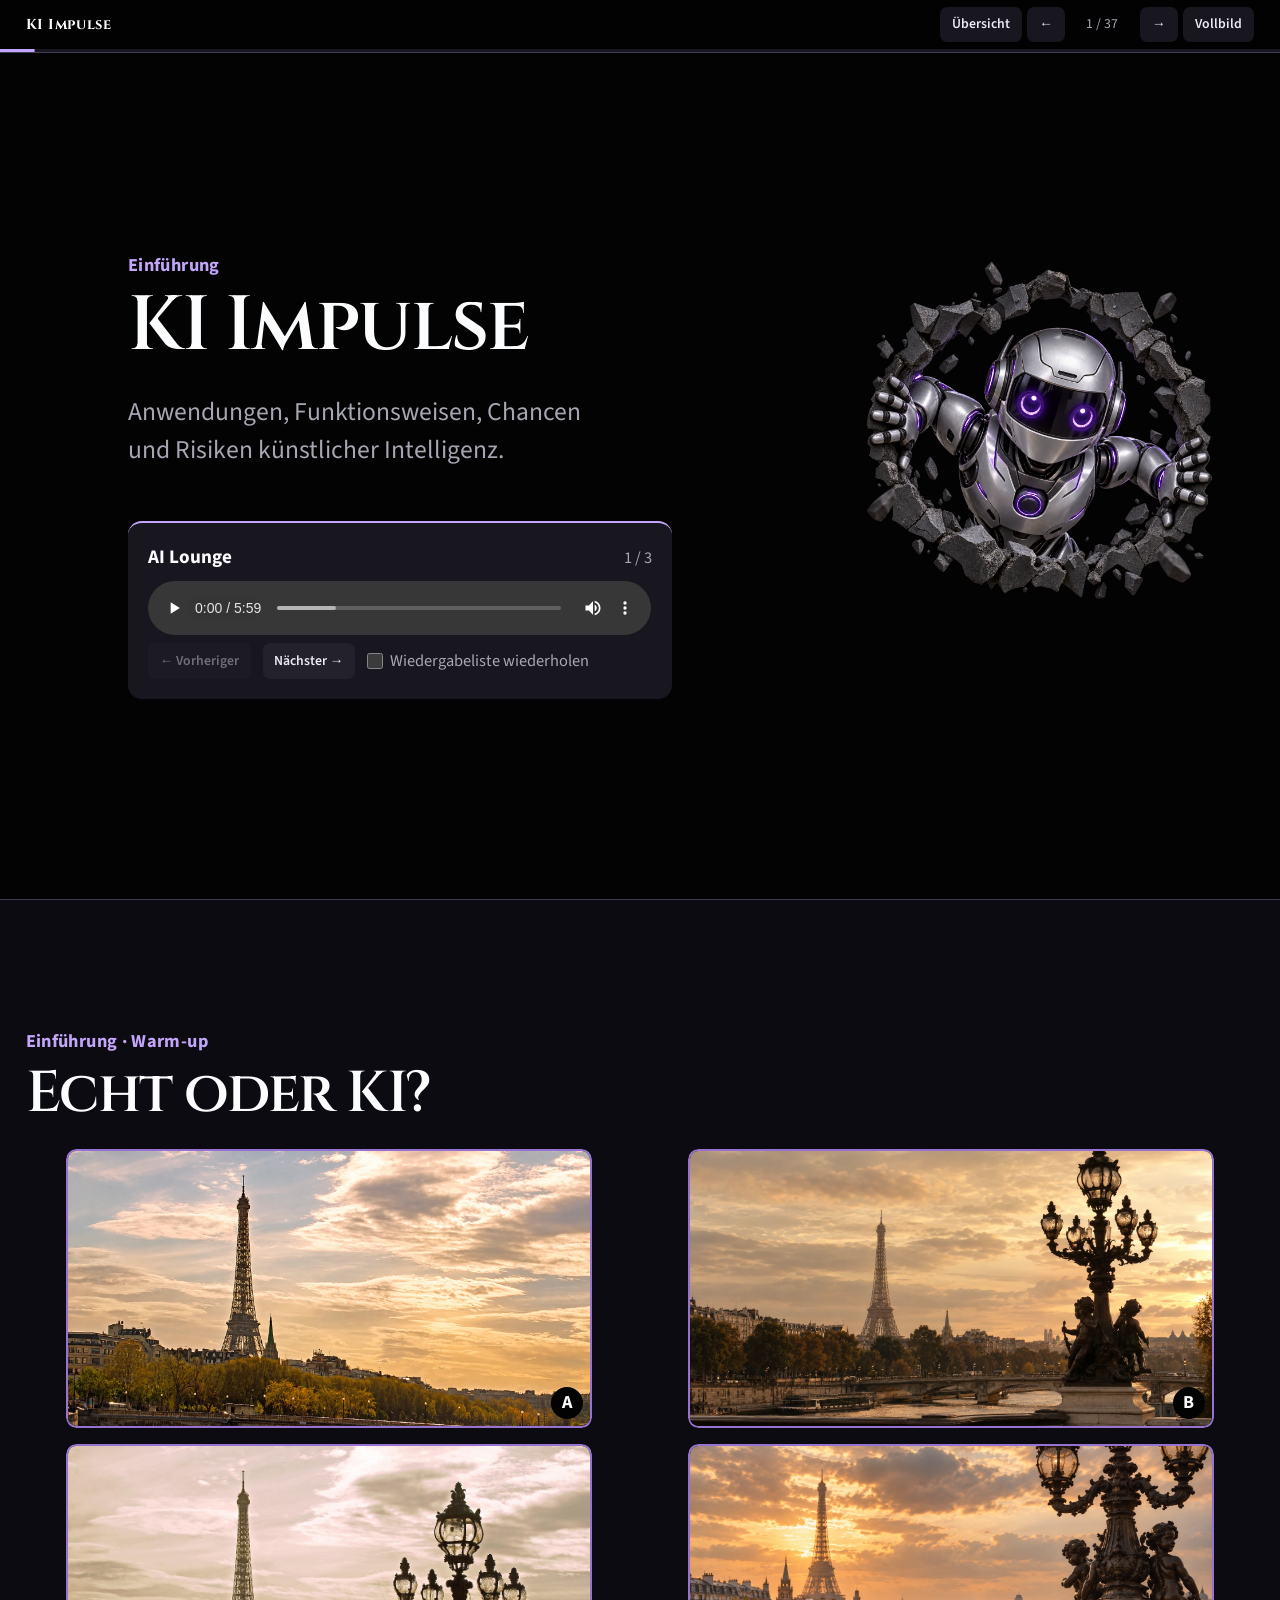
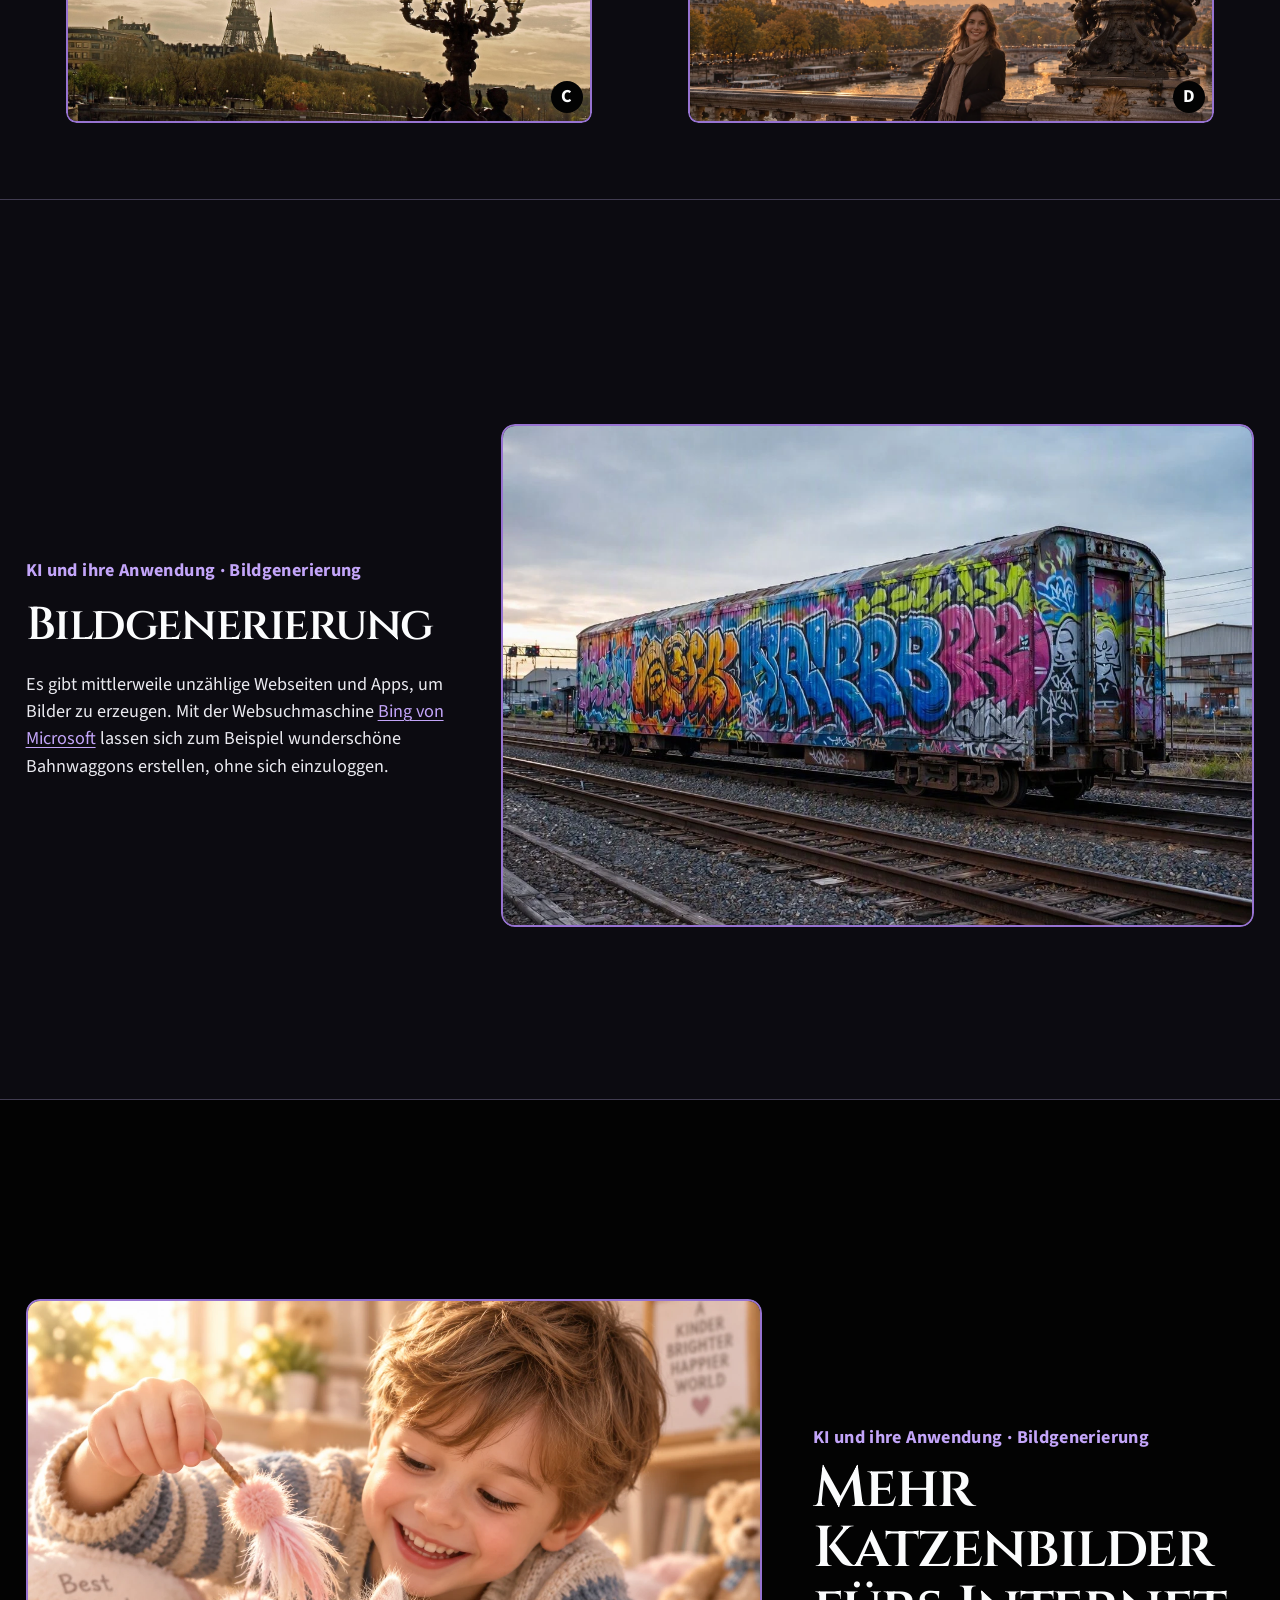
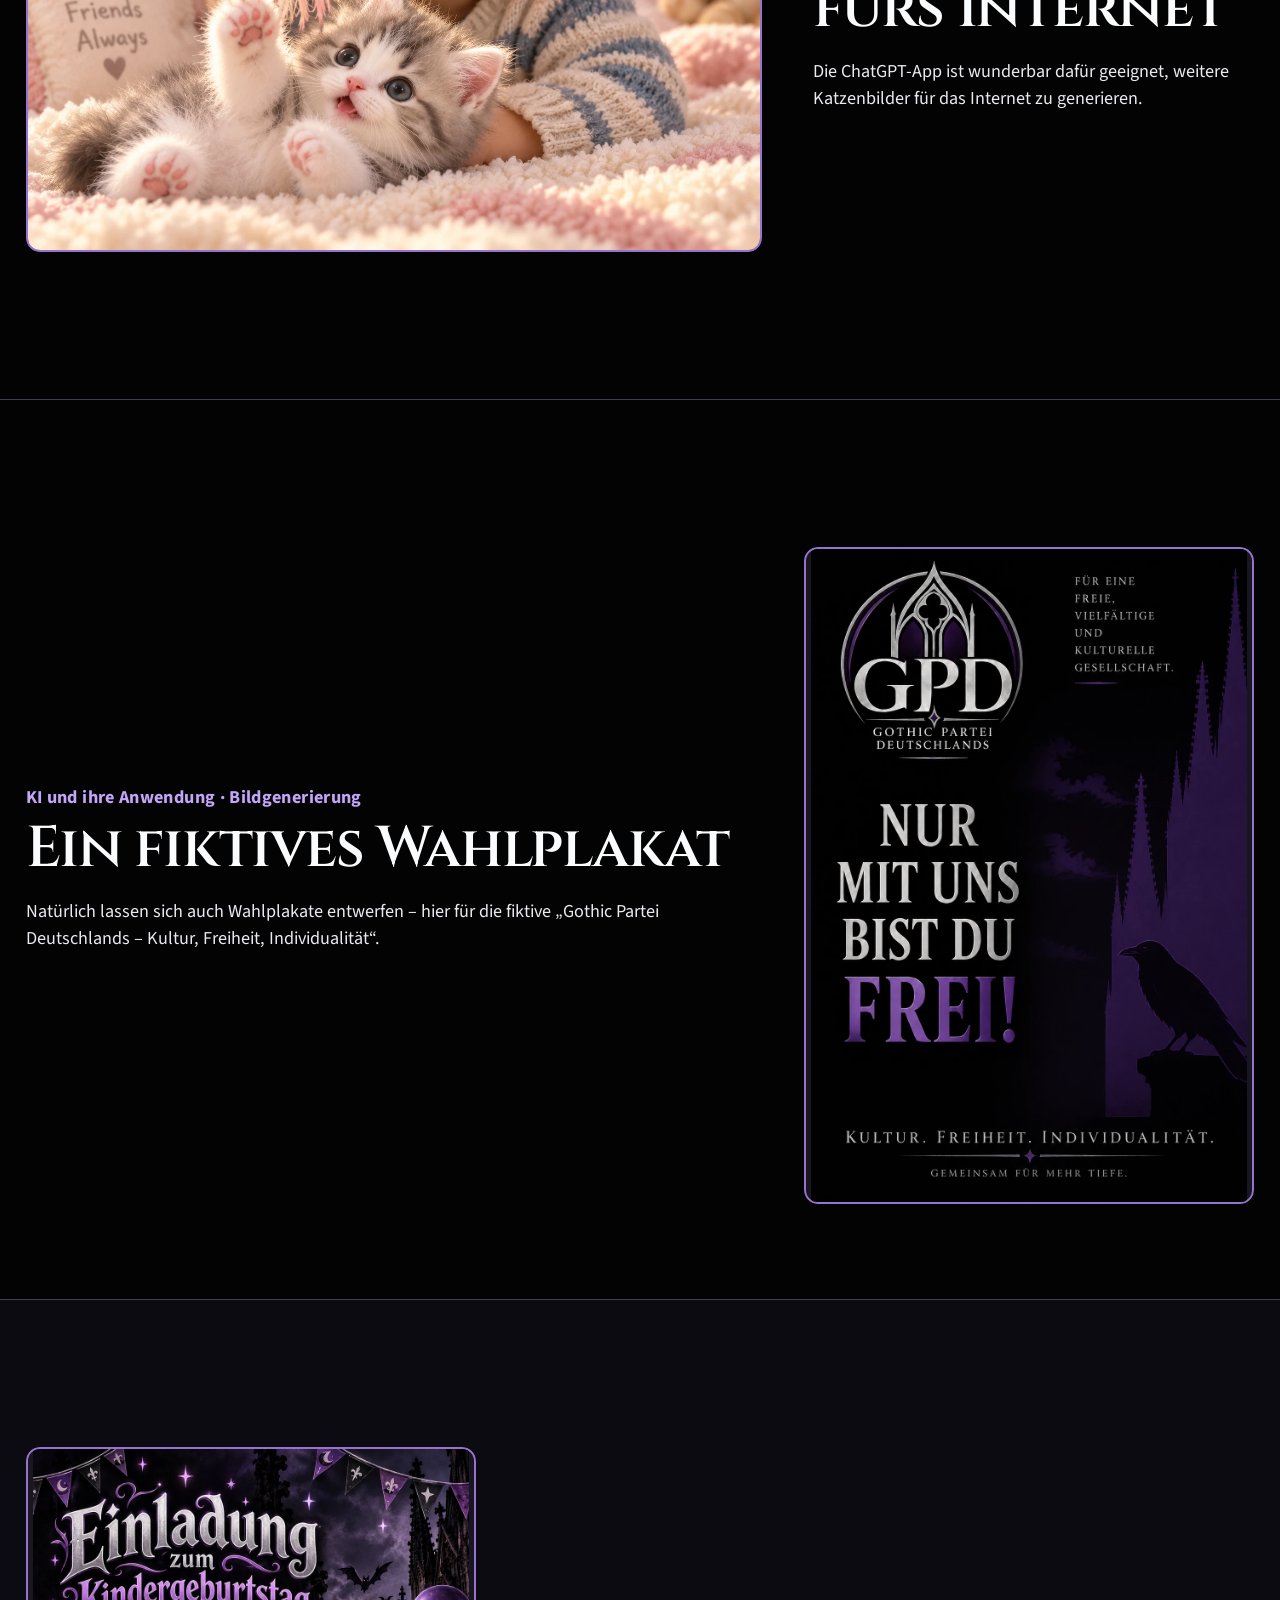
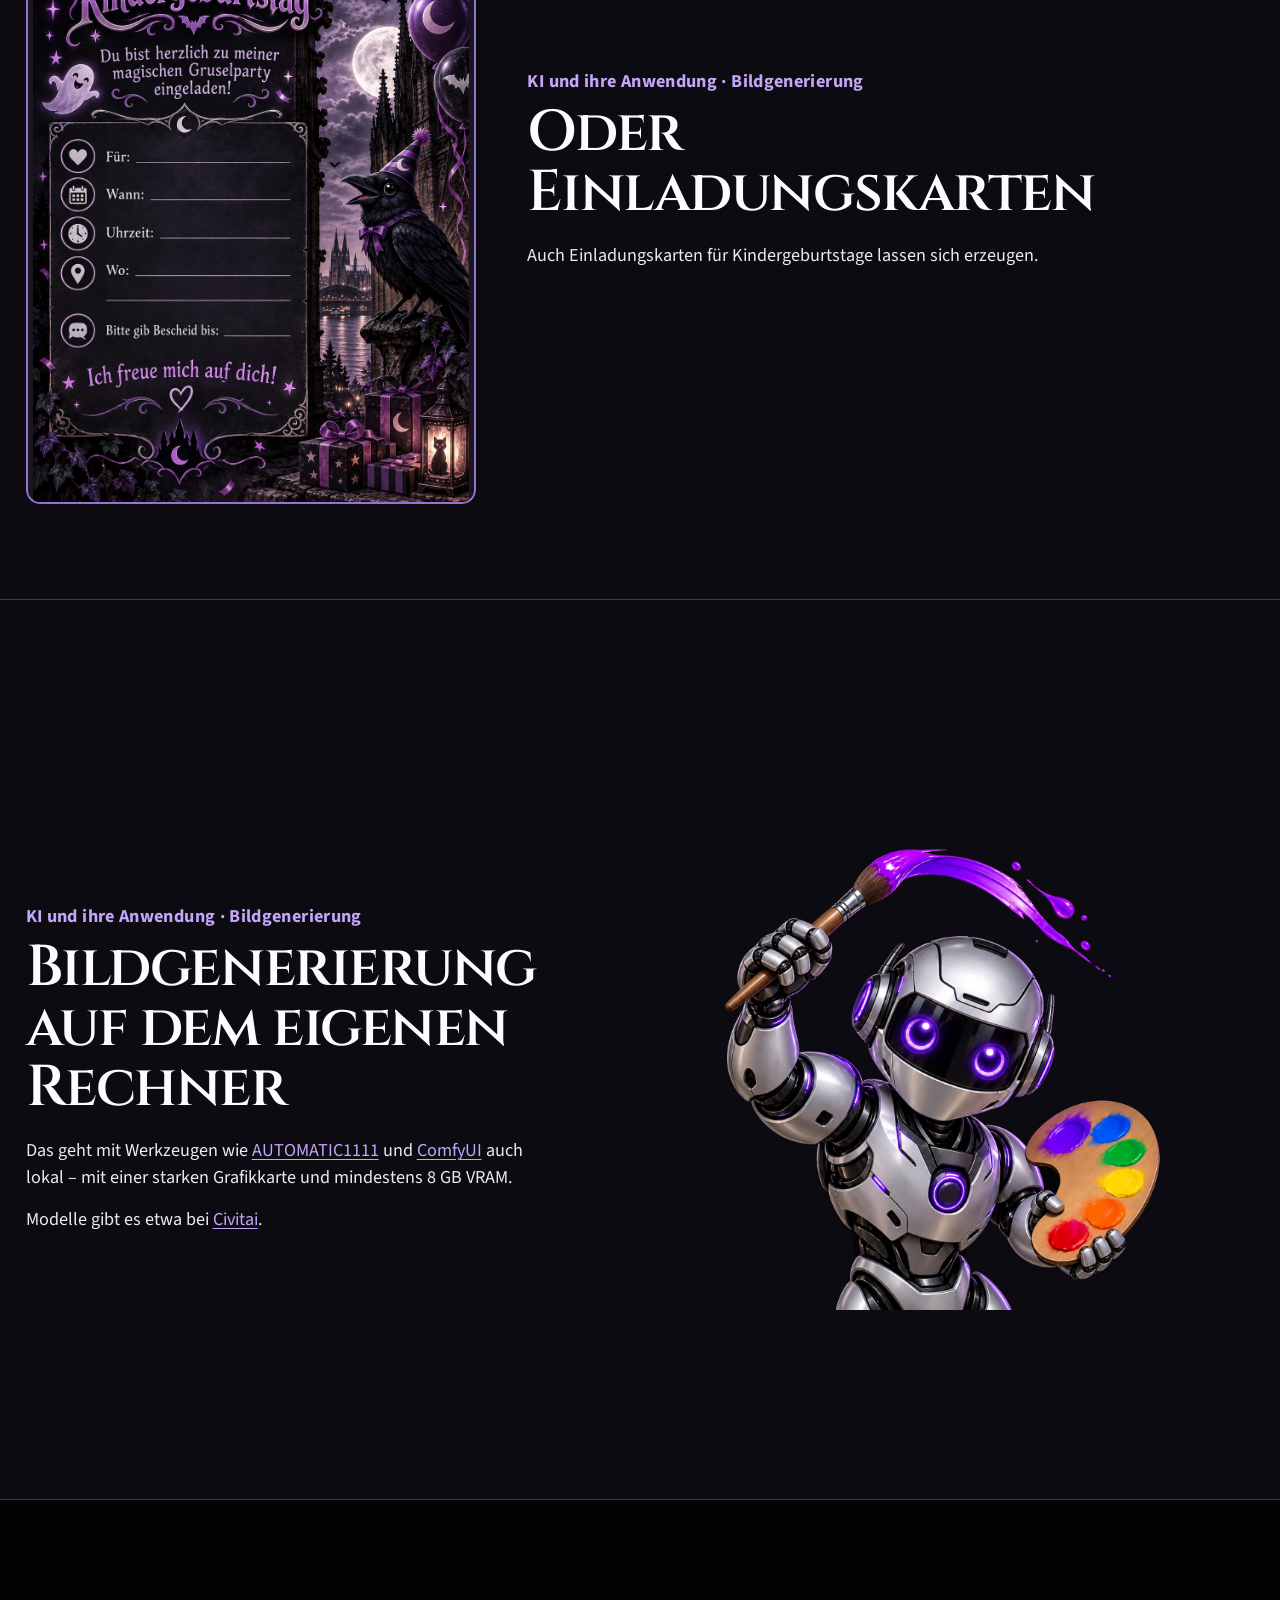
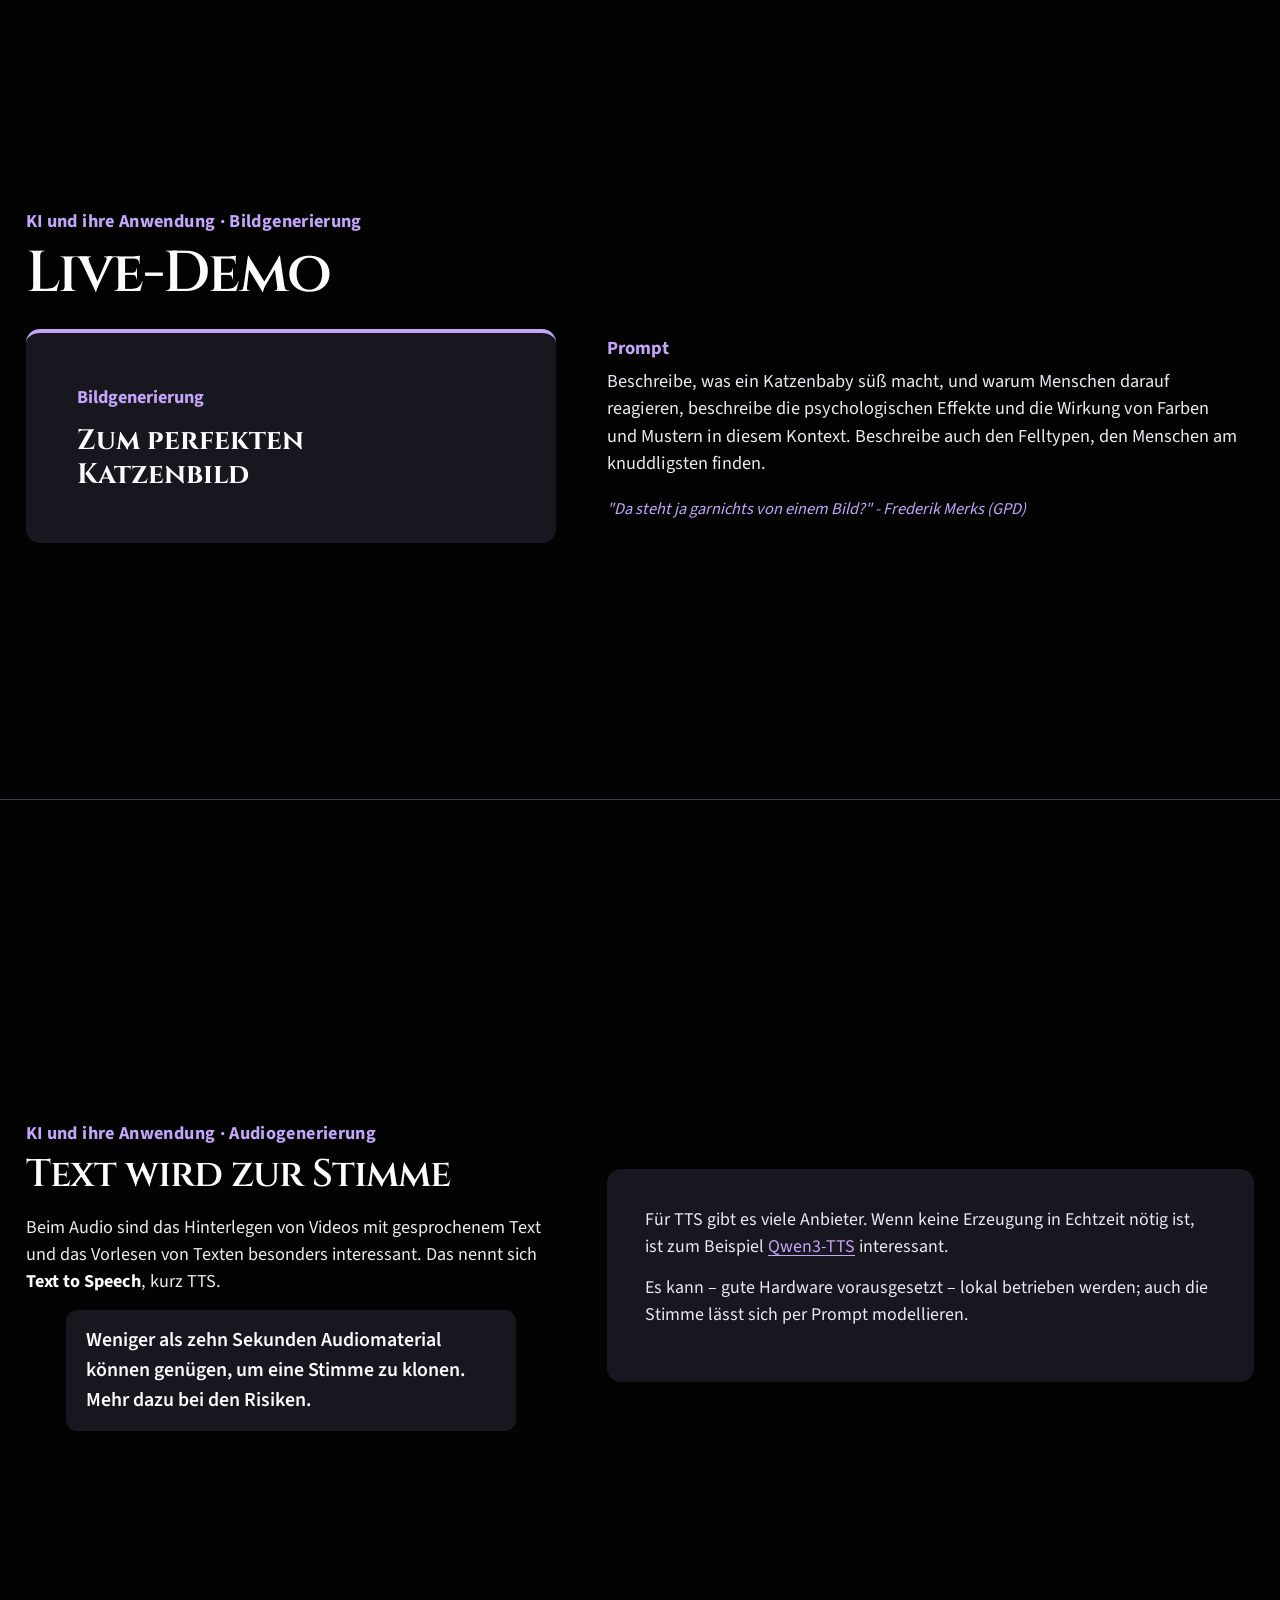
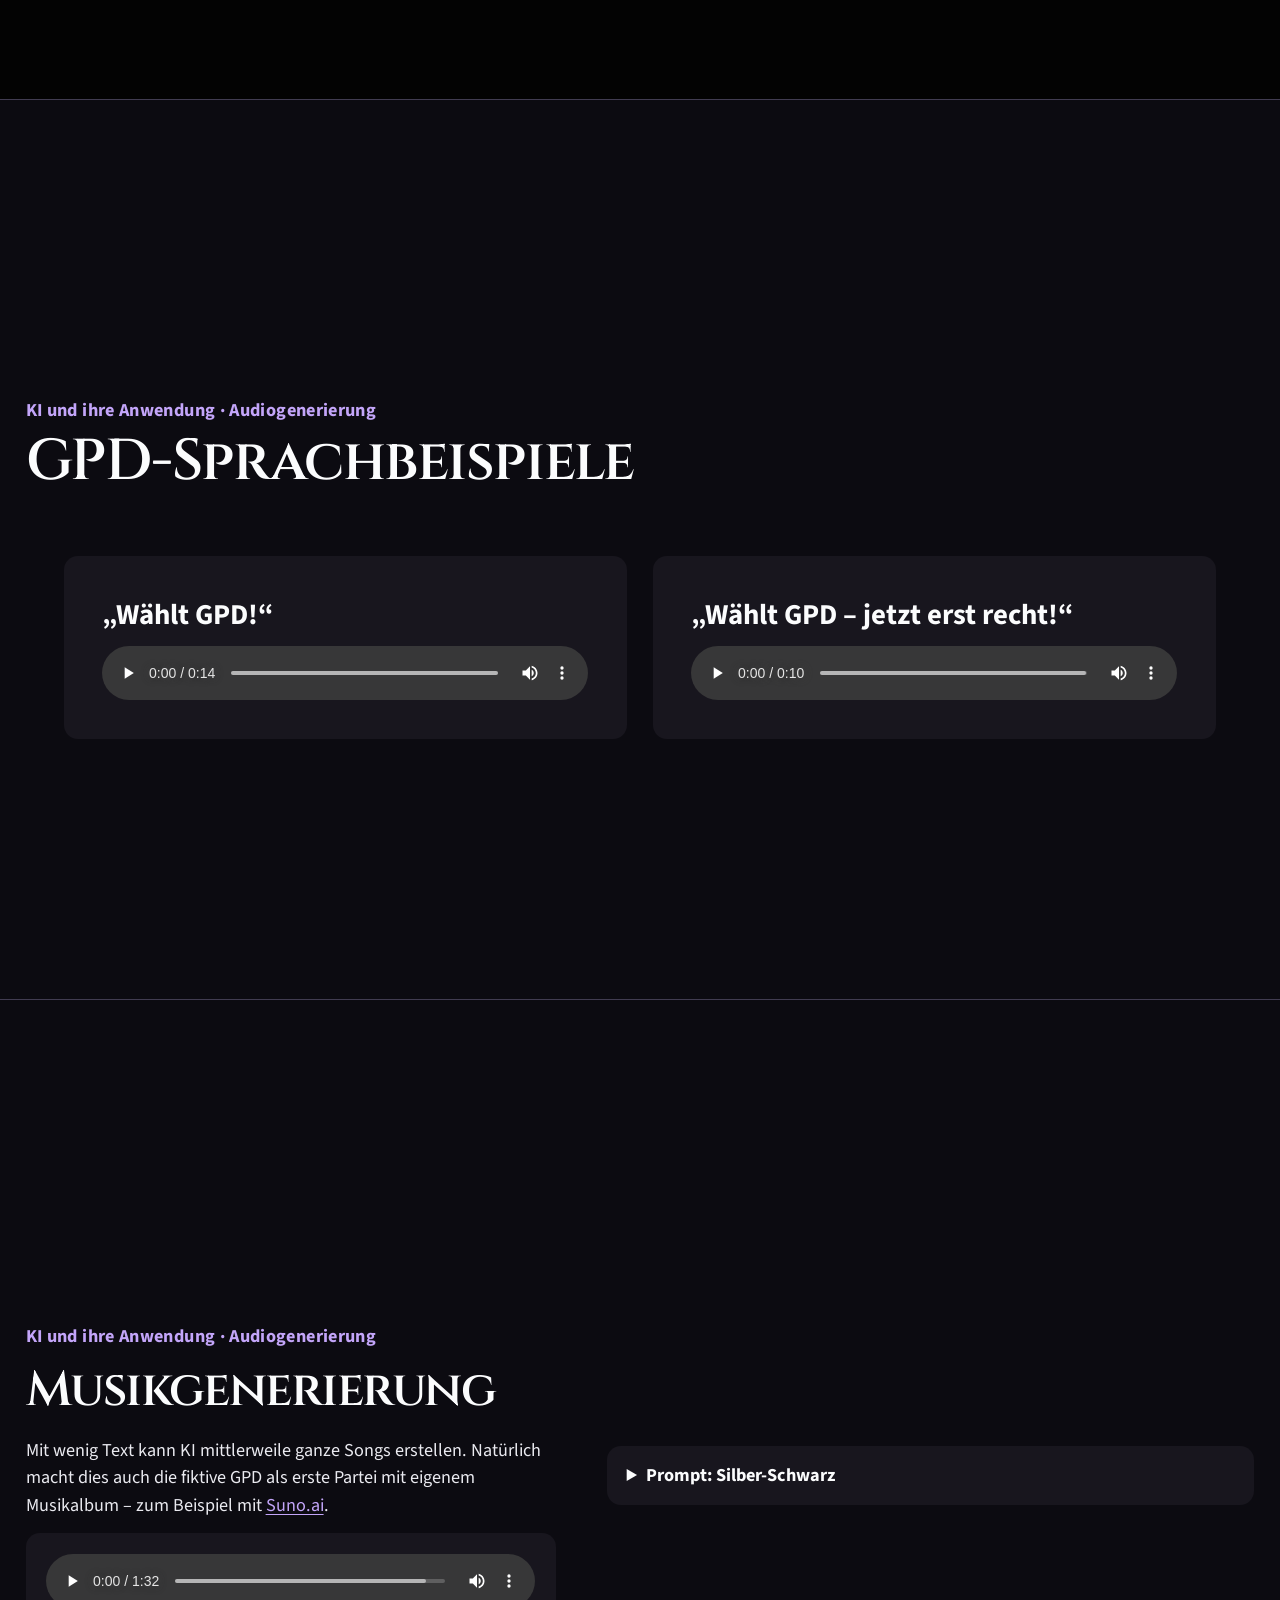
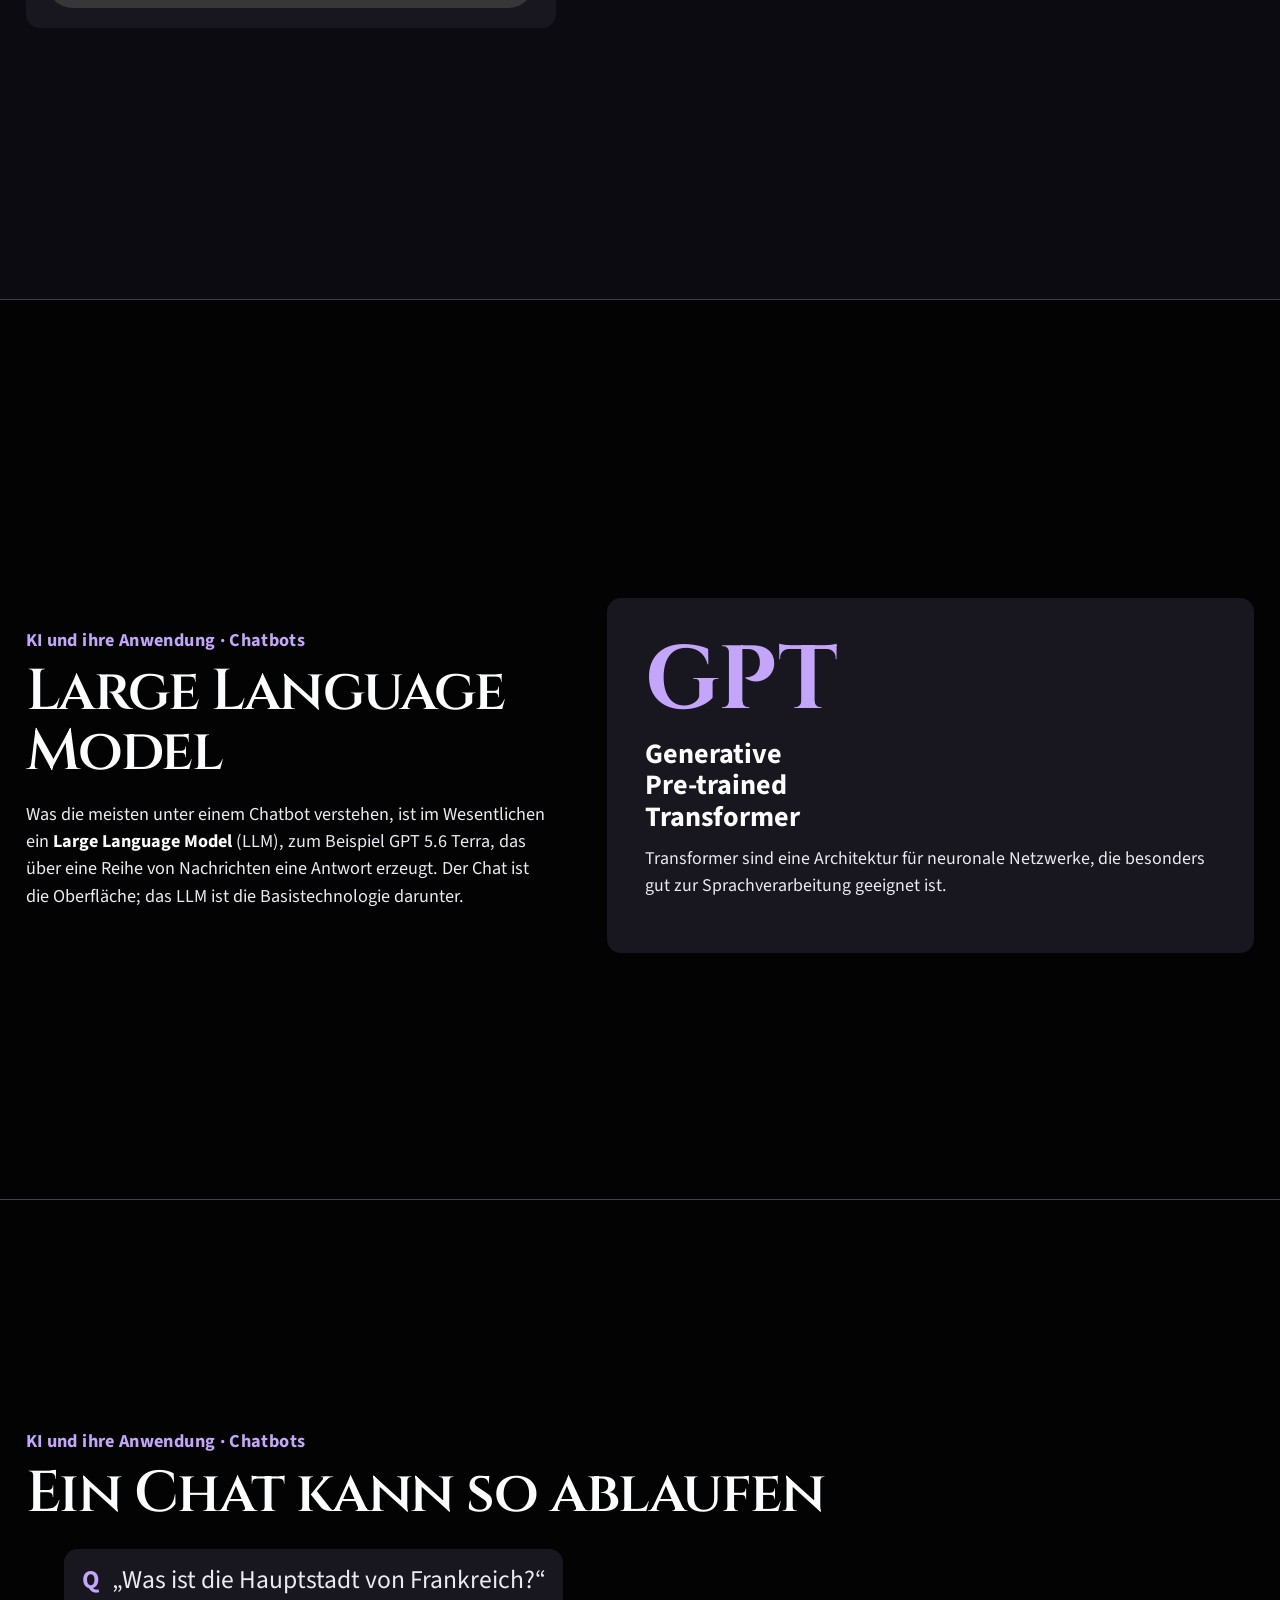
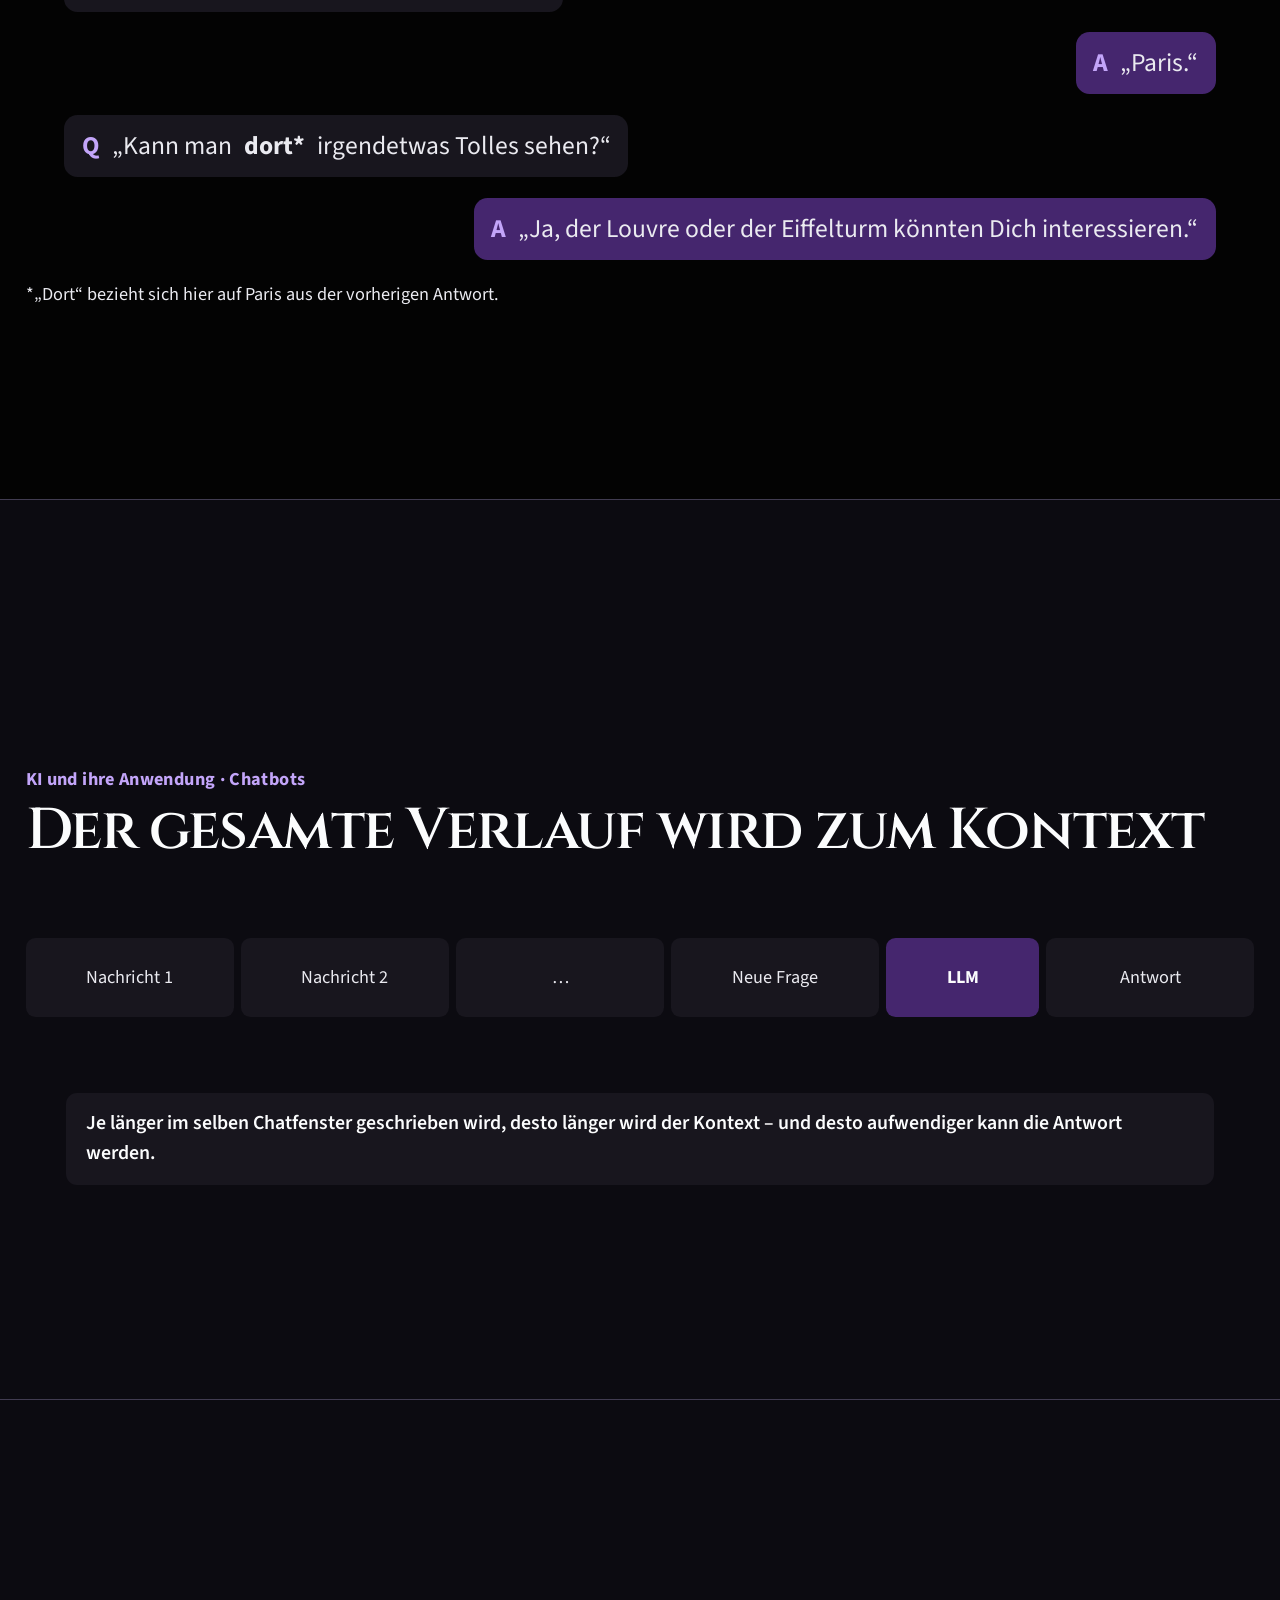
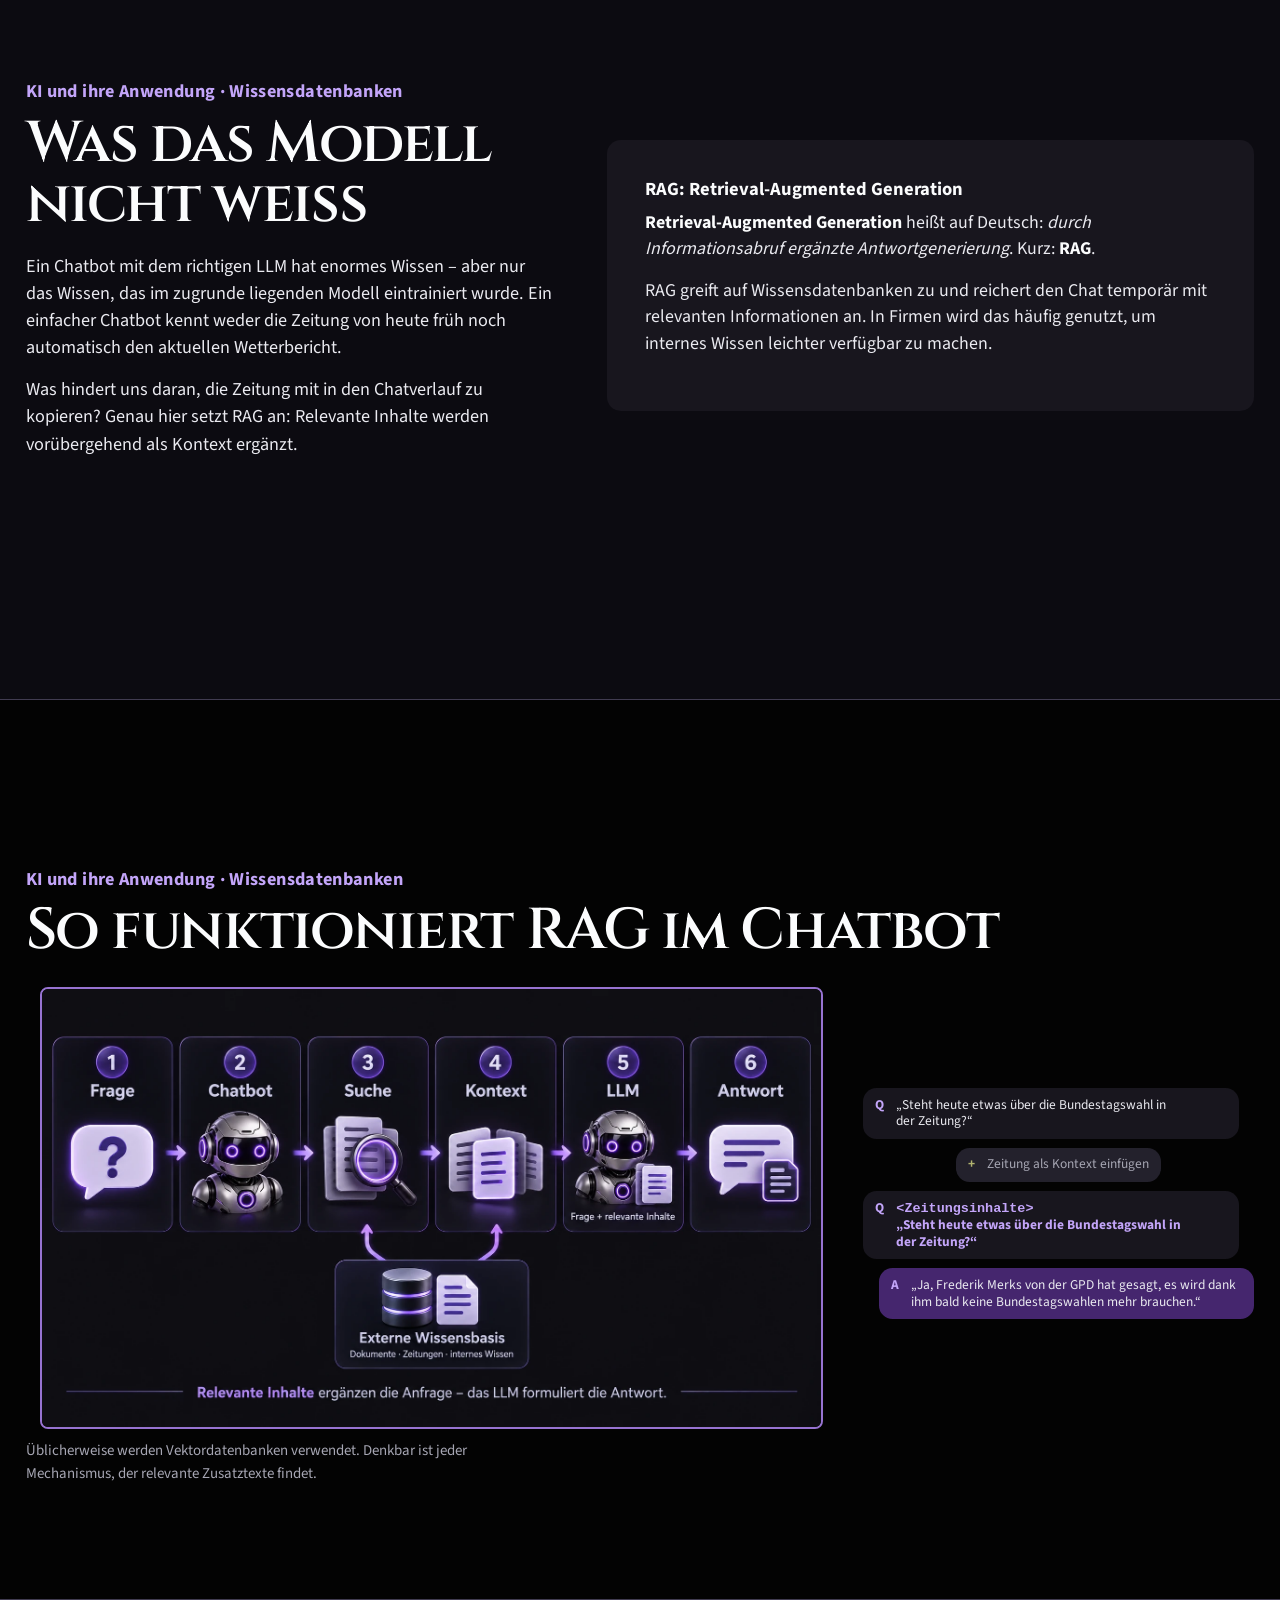
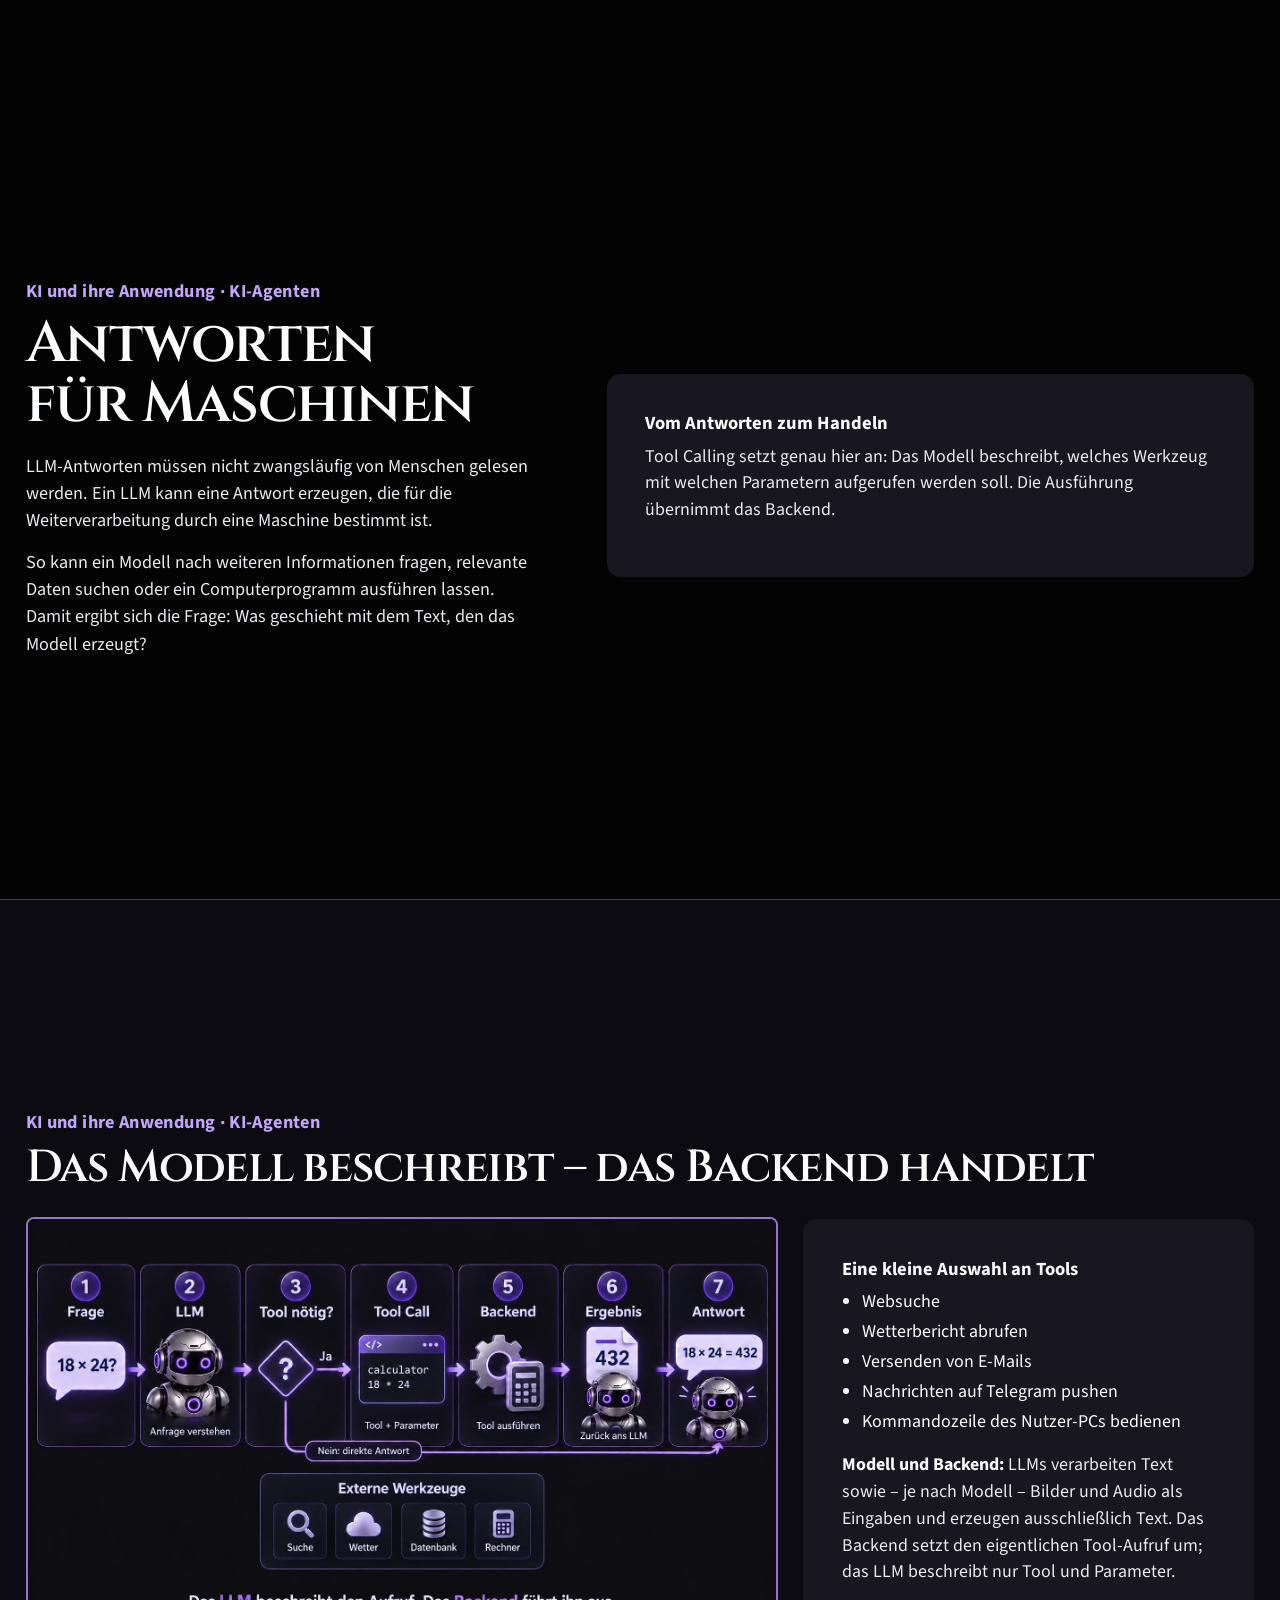
==== commit 37cd45cb: "perf: convert MP3 music to Opus WebM" ====
--- a/docs/index.html
+++ b/docs/index.html
@@ -34,7 +34,7 @@
         <div class="audio-block audio-block--intro audio-playlist" data-playlist="ai-lounge">
           <p class="audio-playlist__track" aria-live="polite"><strong data-playlist-title>AI Lounge</strong><span data-playlist-position>1 / 3</span></p>
           <audio controls preload="metadata" aria-label="AI Lounge">
-            <source src="assets/audio/ai-lounge.mp3" type="audio/mpeg">
+            <source src="assets/audio/ai-lounge.webm" type="audio/webm; codecs=opus">
             Ihr Browser kann diese Audiodatei nicht wiedergeben.
           </audio>
           <div class="audio-playlist__controls" role="group" aria-label="Wiedergabeliste AI Lounge">
@@ -113,7 +113,7 @@
 
     <section class="slide slide--audio" id="silber-schwarz" data-title="Audiogenerierung: Musikgenerierung" tabindex="-1">
       <div class="slide__content split">
-        <div class="copy"><p class="section-mark">KI und ihre Anwendung · Audiogenerierung</p><h2><span style="font-size: 85%;">Musikgenerierung</span></h2><p>Mit wenig Text kann KI mittlerweile ganze Songs erstellen. Natürlich macht dies auch die fiktive GPD als erste Partei mit eigenem Musikalbum – zum Beispiel mit <a href="https://suno.com" target="_blank" rel="noreferrer">Suno.ai</a>.</p><div class="audio-block"><audio controls preload="metadata"><source src="assets/audio/silber-schwarz.mp3" type="audio/mpeg">Ihr Browser kann diese Audiodatei nicht wiedergeben.</audio></div></div>
+        <div class="copy"><p class="section-mark">KI und ihre Anwendung · Audiogenerierung</p><h2><span style="font-size: 85%;">Musikgenerierung</span></h2><p>Mit wenig Text kann KI mittlerweile ganze Songs erstellen. Natürlich macht dies auch die fiktive GPD als erste Partei mit eigenem Musikalbum – zum Beispiel mit <a href="https://suno.com" target="_blank" rel="noreferrer">Suno.ai</a>.</p><div class="audio-block"><audio controls preload="metadata"><source src="assets/audio/silber-schwarz.webm" type="audio/webm; codecs=opus">Ihr Browser kann diese Audiodatei nicht wiedergeben.</audio></div></div>
         <details class="details-panel"><summary>Prompt: Silber-Schwarz</summary><div class="details-panel__body"><p><strong>[Intro]</strong><br>Schwarzer Samt und Silberlicht,<br>in einem Land, das leise spricht.</p><p><strong>[Verse]</strong><br>Zwischen Türmen, Stein und Zeit,<br>trägt die Nacht ihr dunkles Kleid.<br>Kunst und Freiheit, Klang und Raum,<br>GPD in Deinem Traum …</p><p><strong>[Chorus: Layered Vocals, Choir]</strong><br>GPD, in Silber-Schwarz.<br>GPD, für Stadt und Harz.<br>GPD, durch dunkle Nacht.<br>GPD, die Freiheit macht.</p><p><strong>[Outro]</strong><br>Wenn der Mond am Himmel steht,<br>lebt die Nacht, bevor sie geht.</p><p><strong>Style</strong><br>gothic rock, neoclassical goth, 1990s goth rock</p></div></details>
       </div>
     </section>
